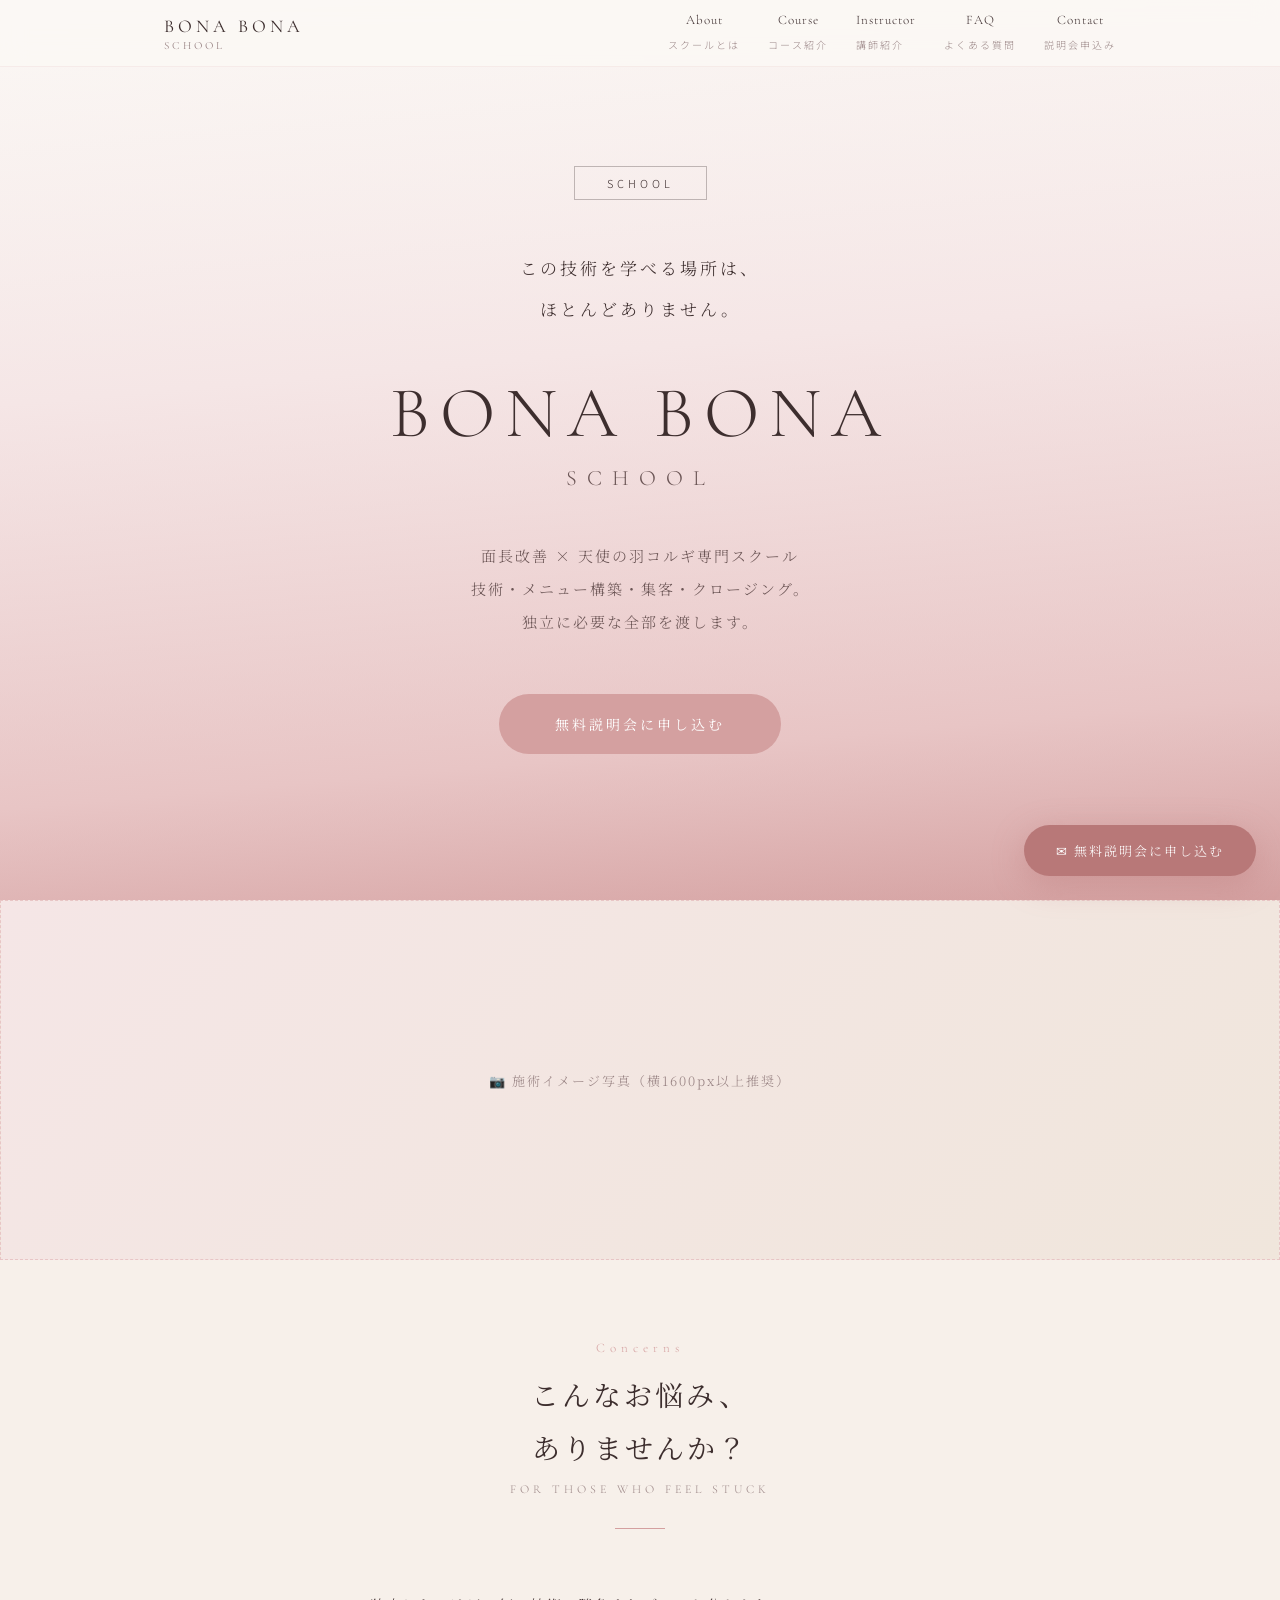
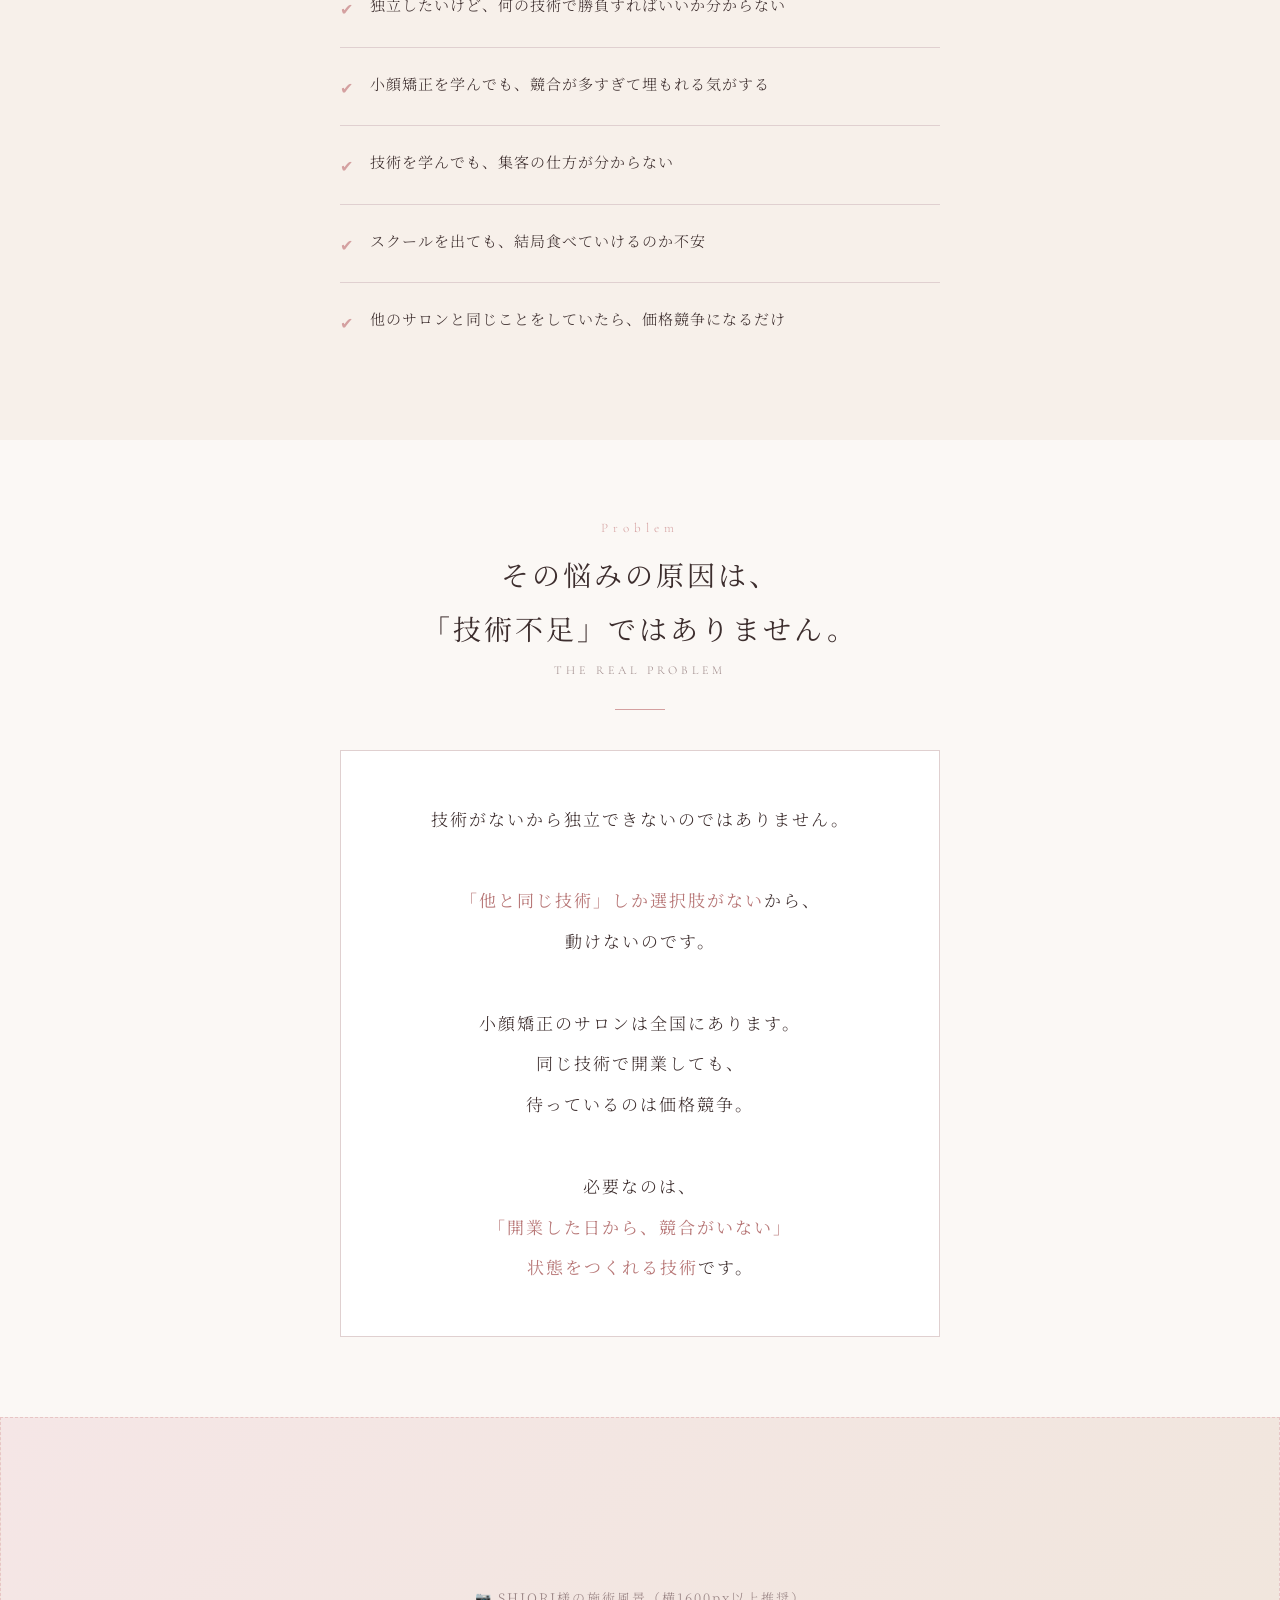
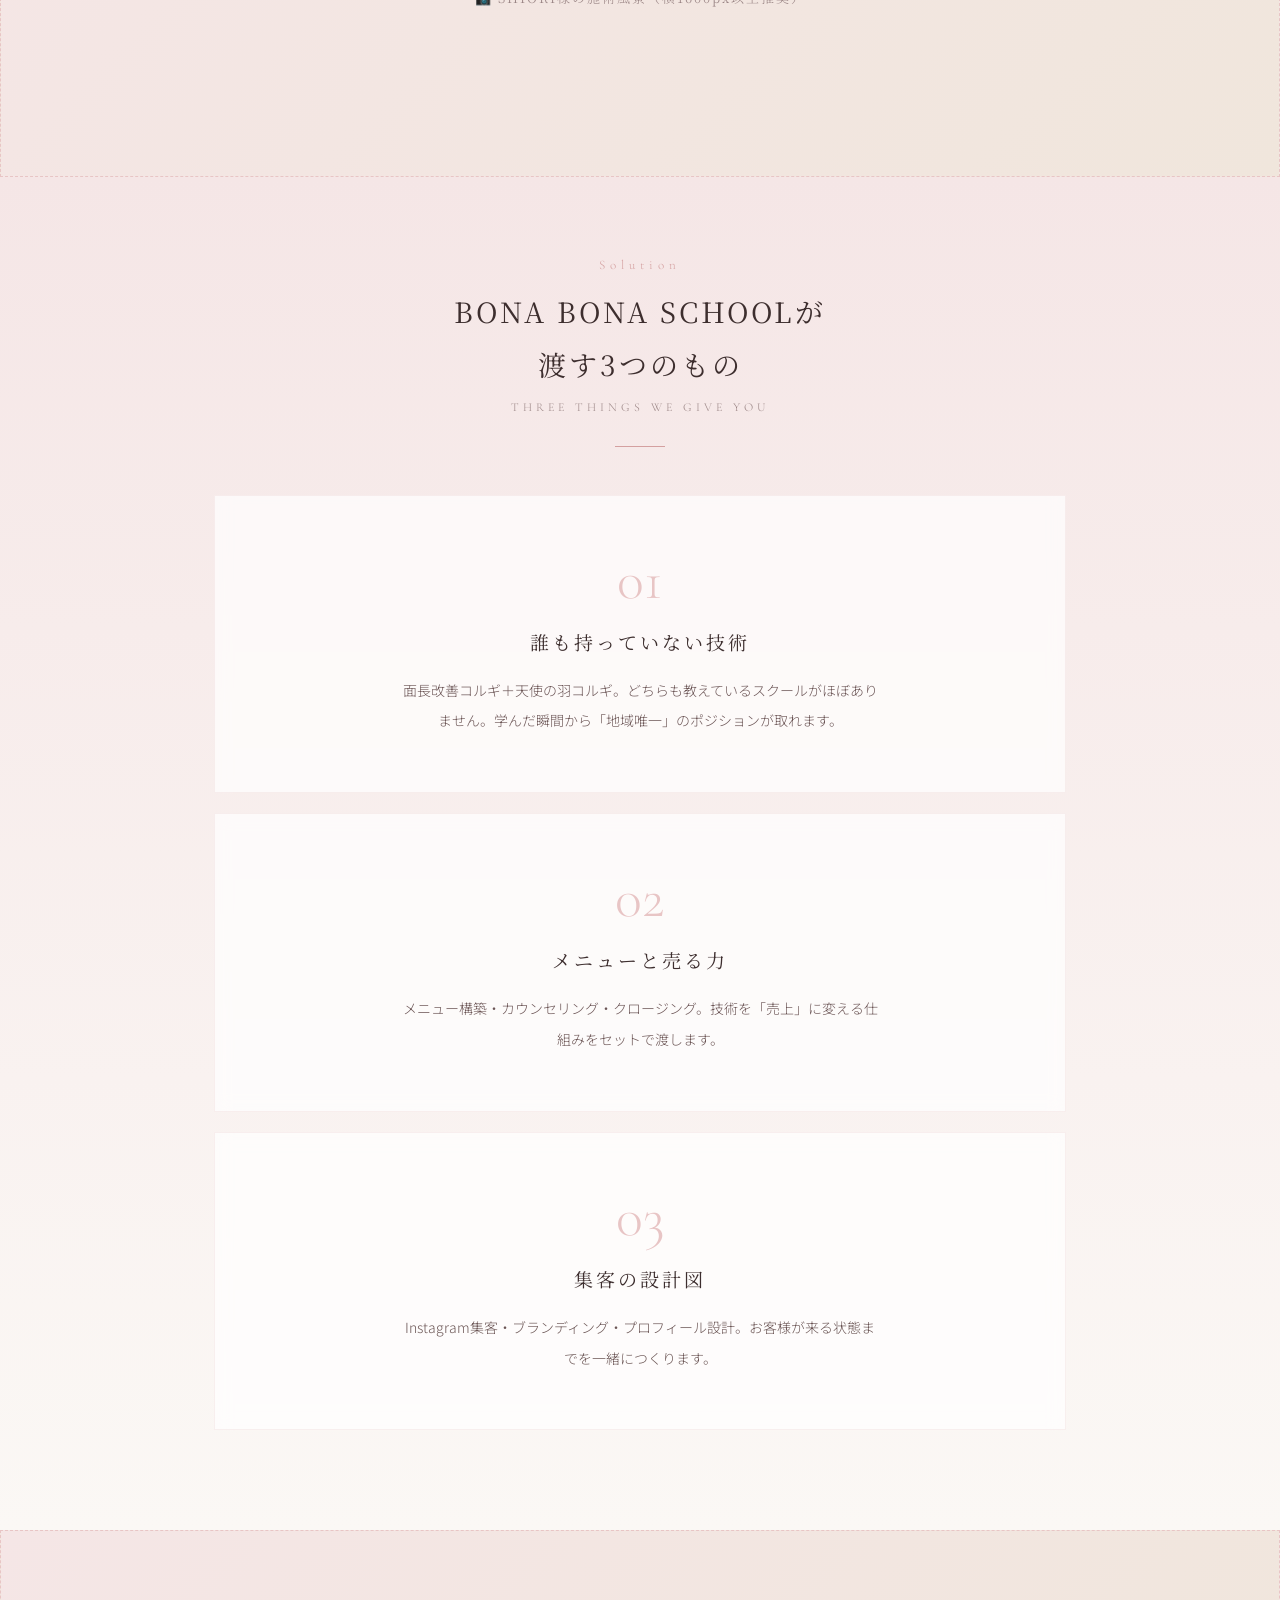
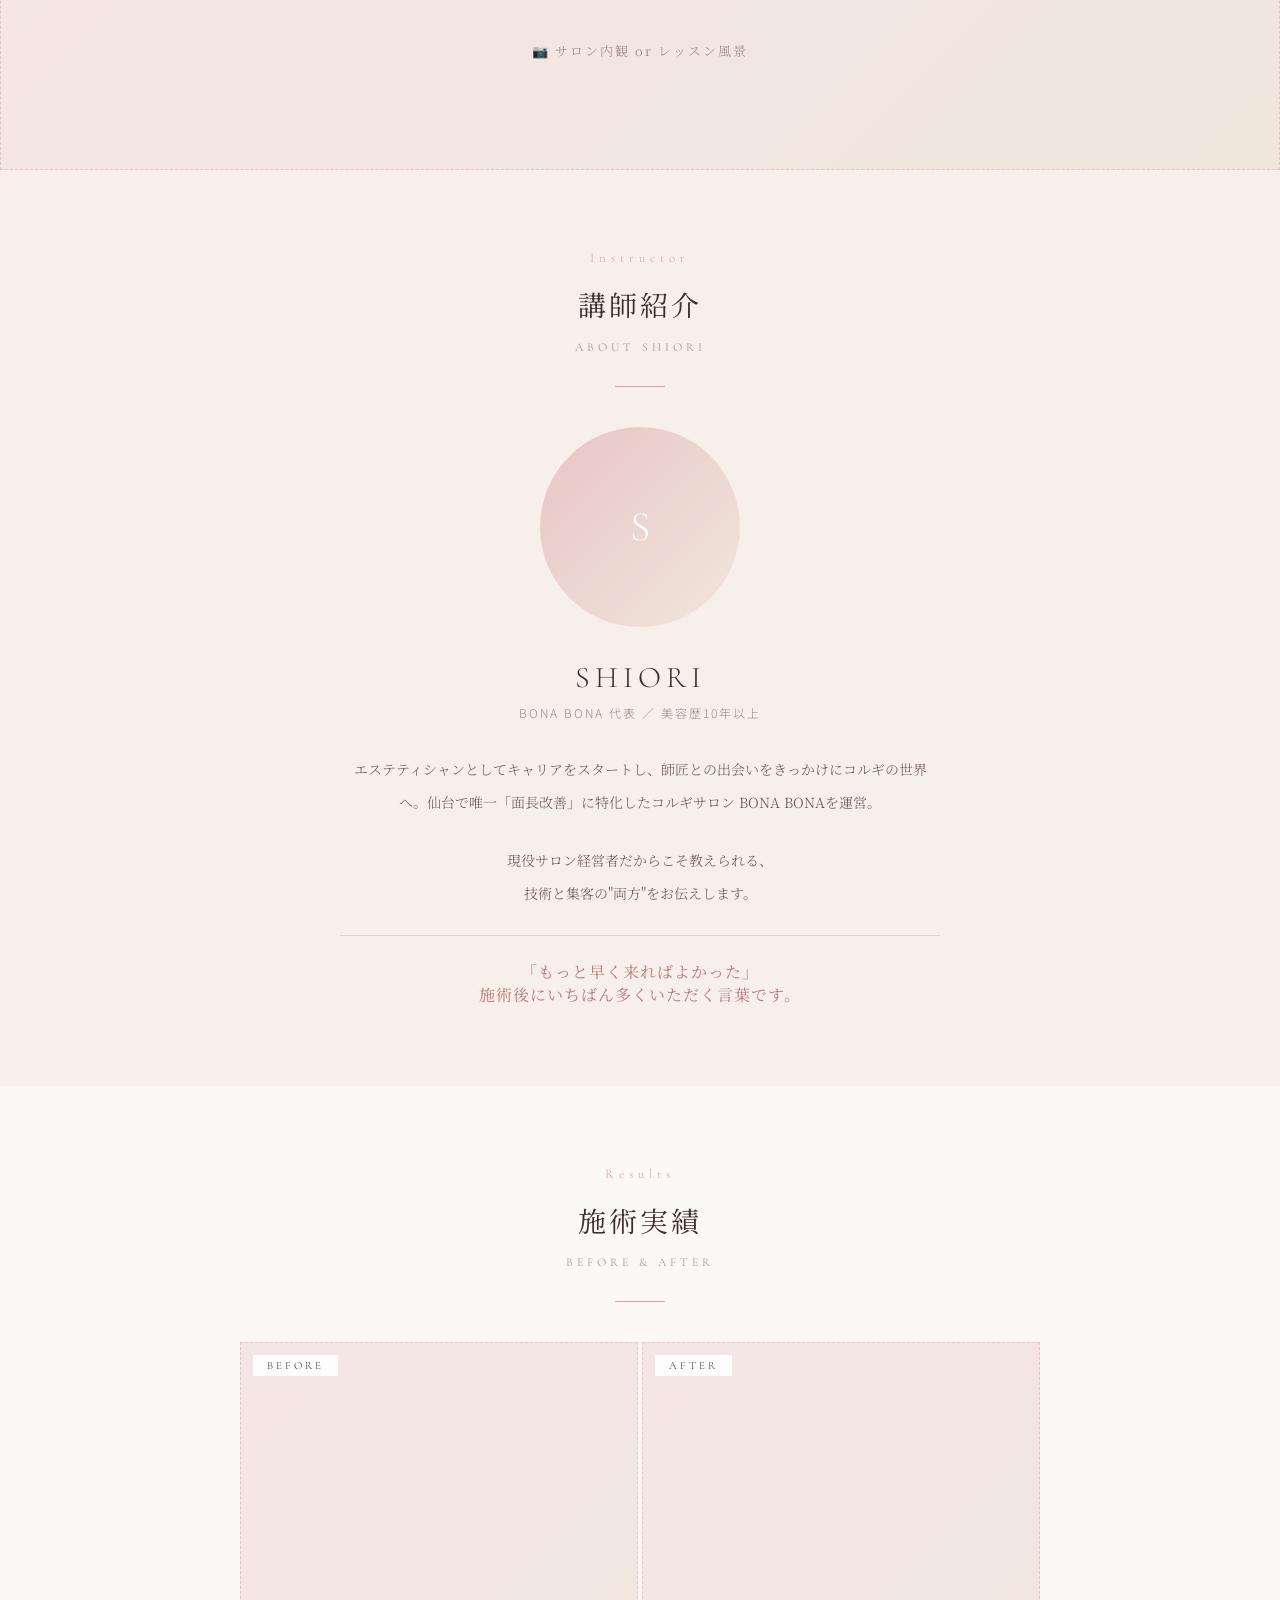
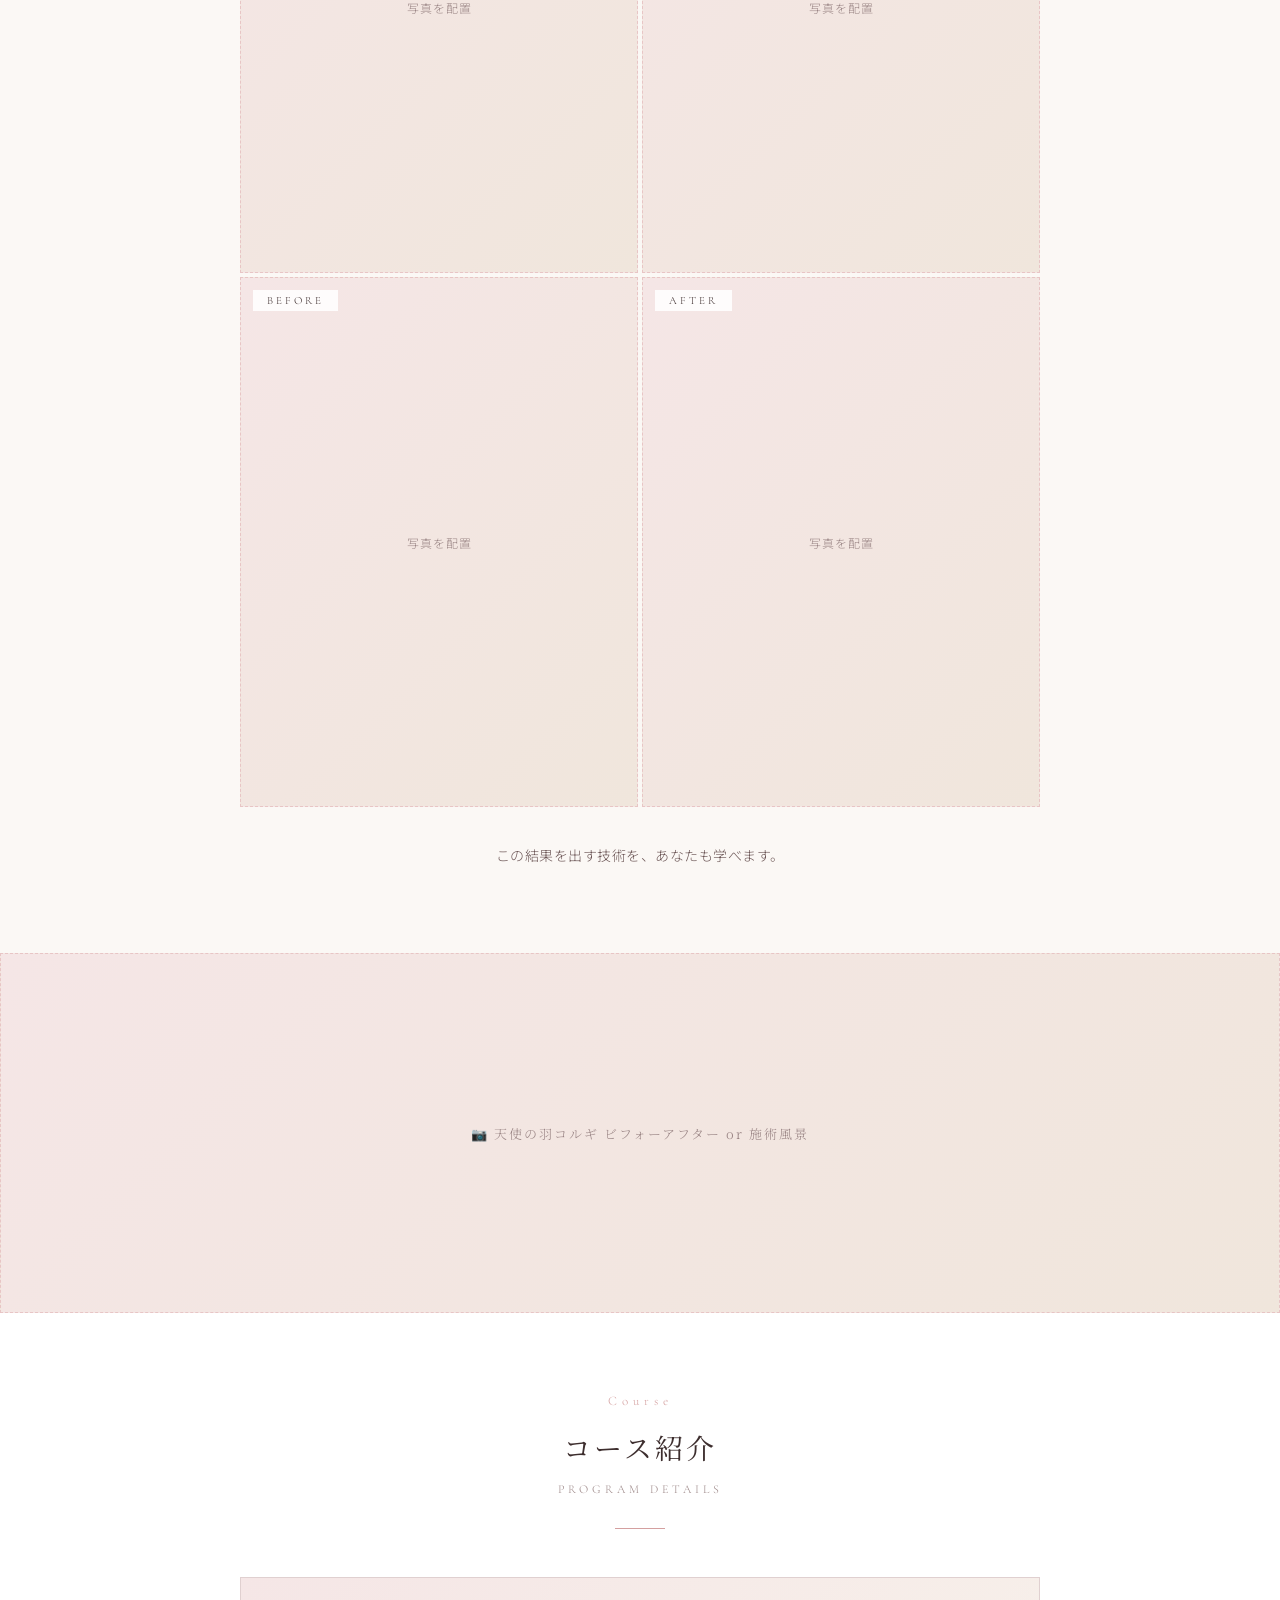
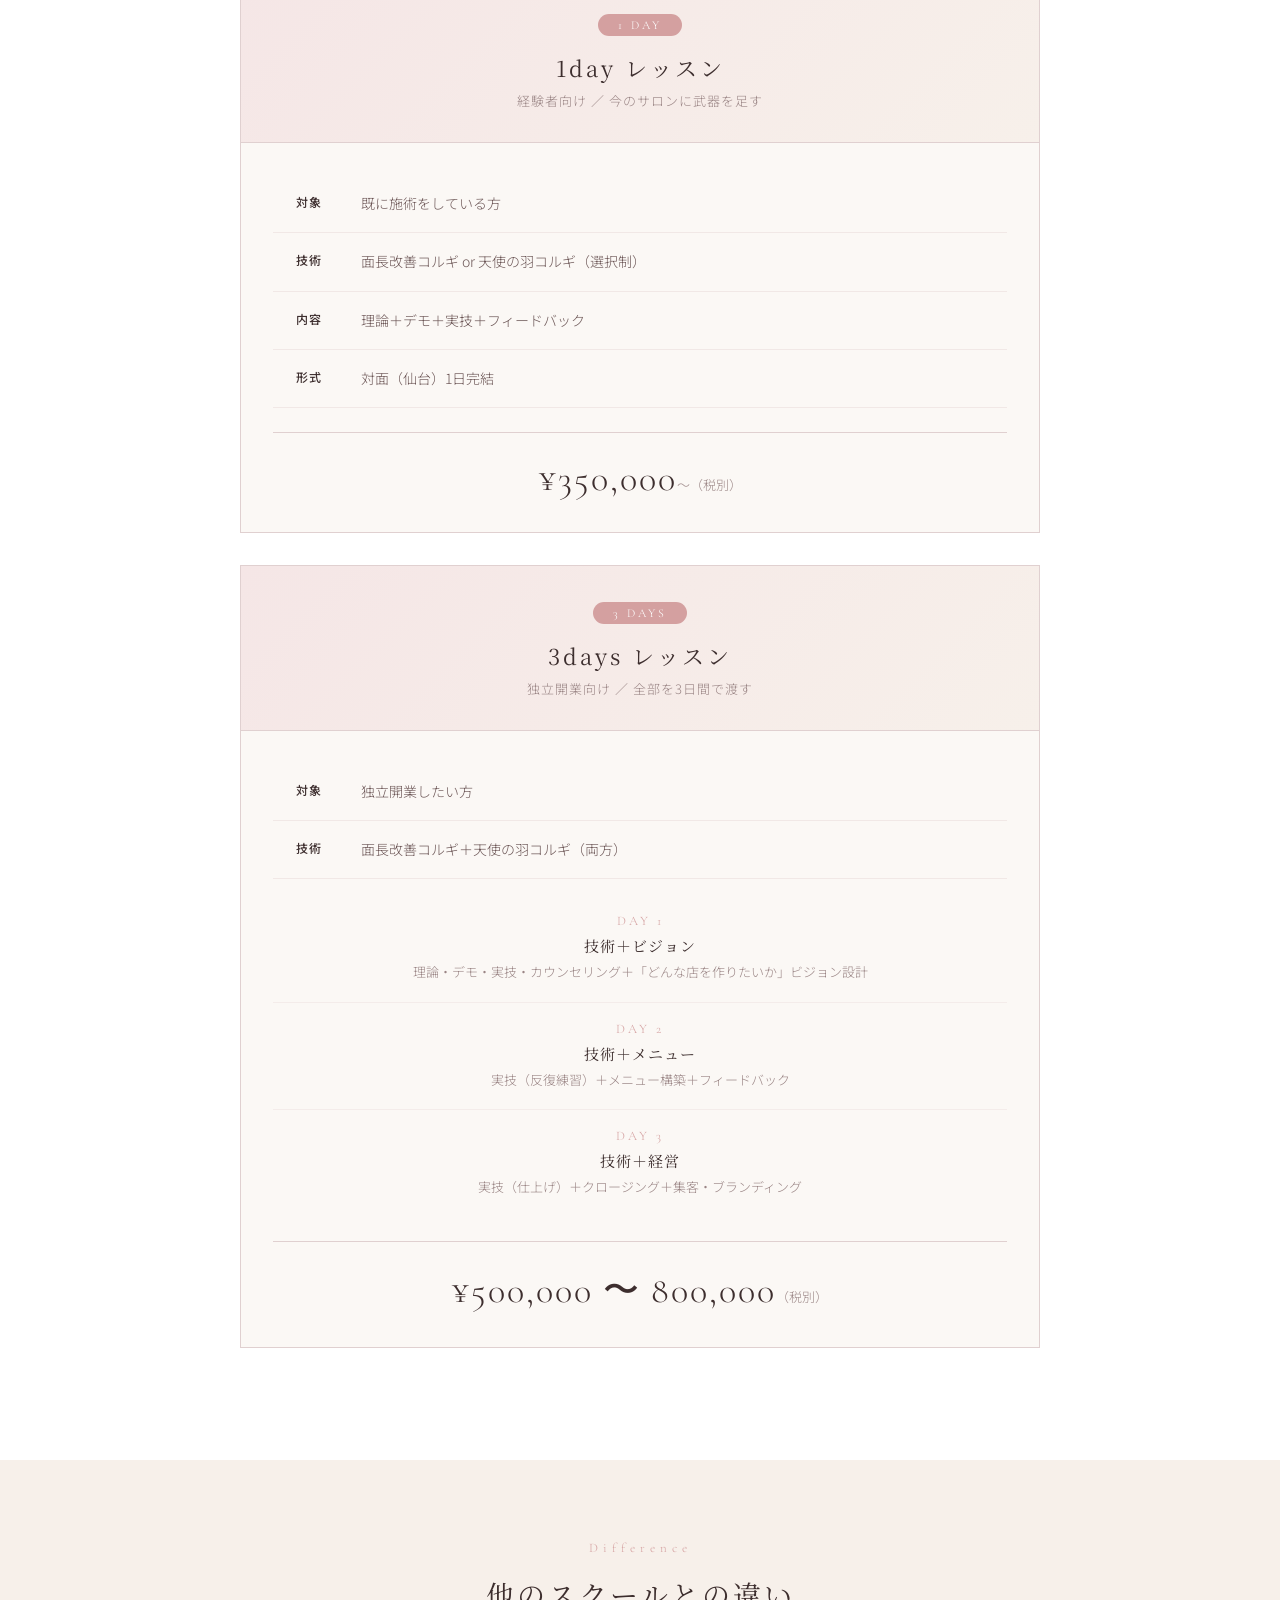
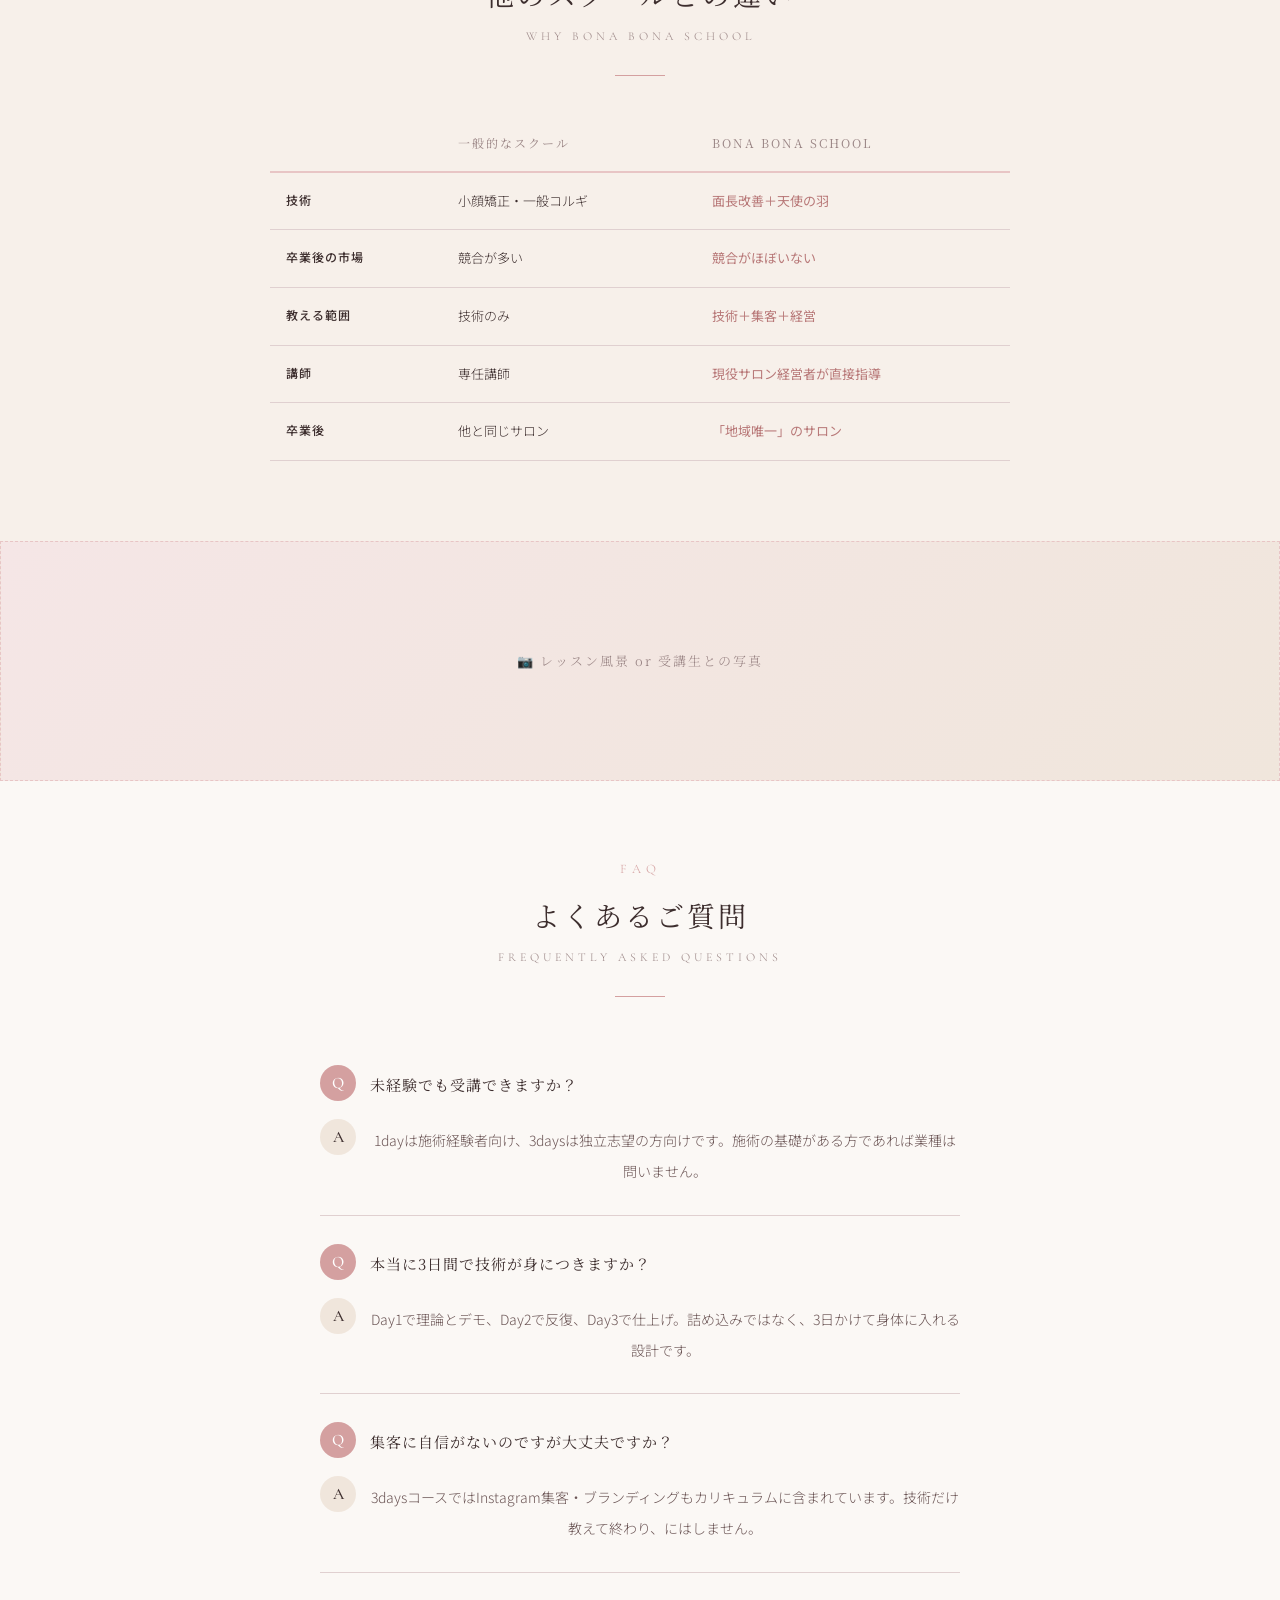
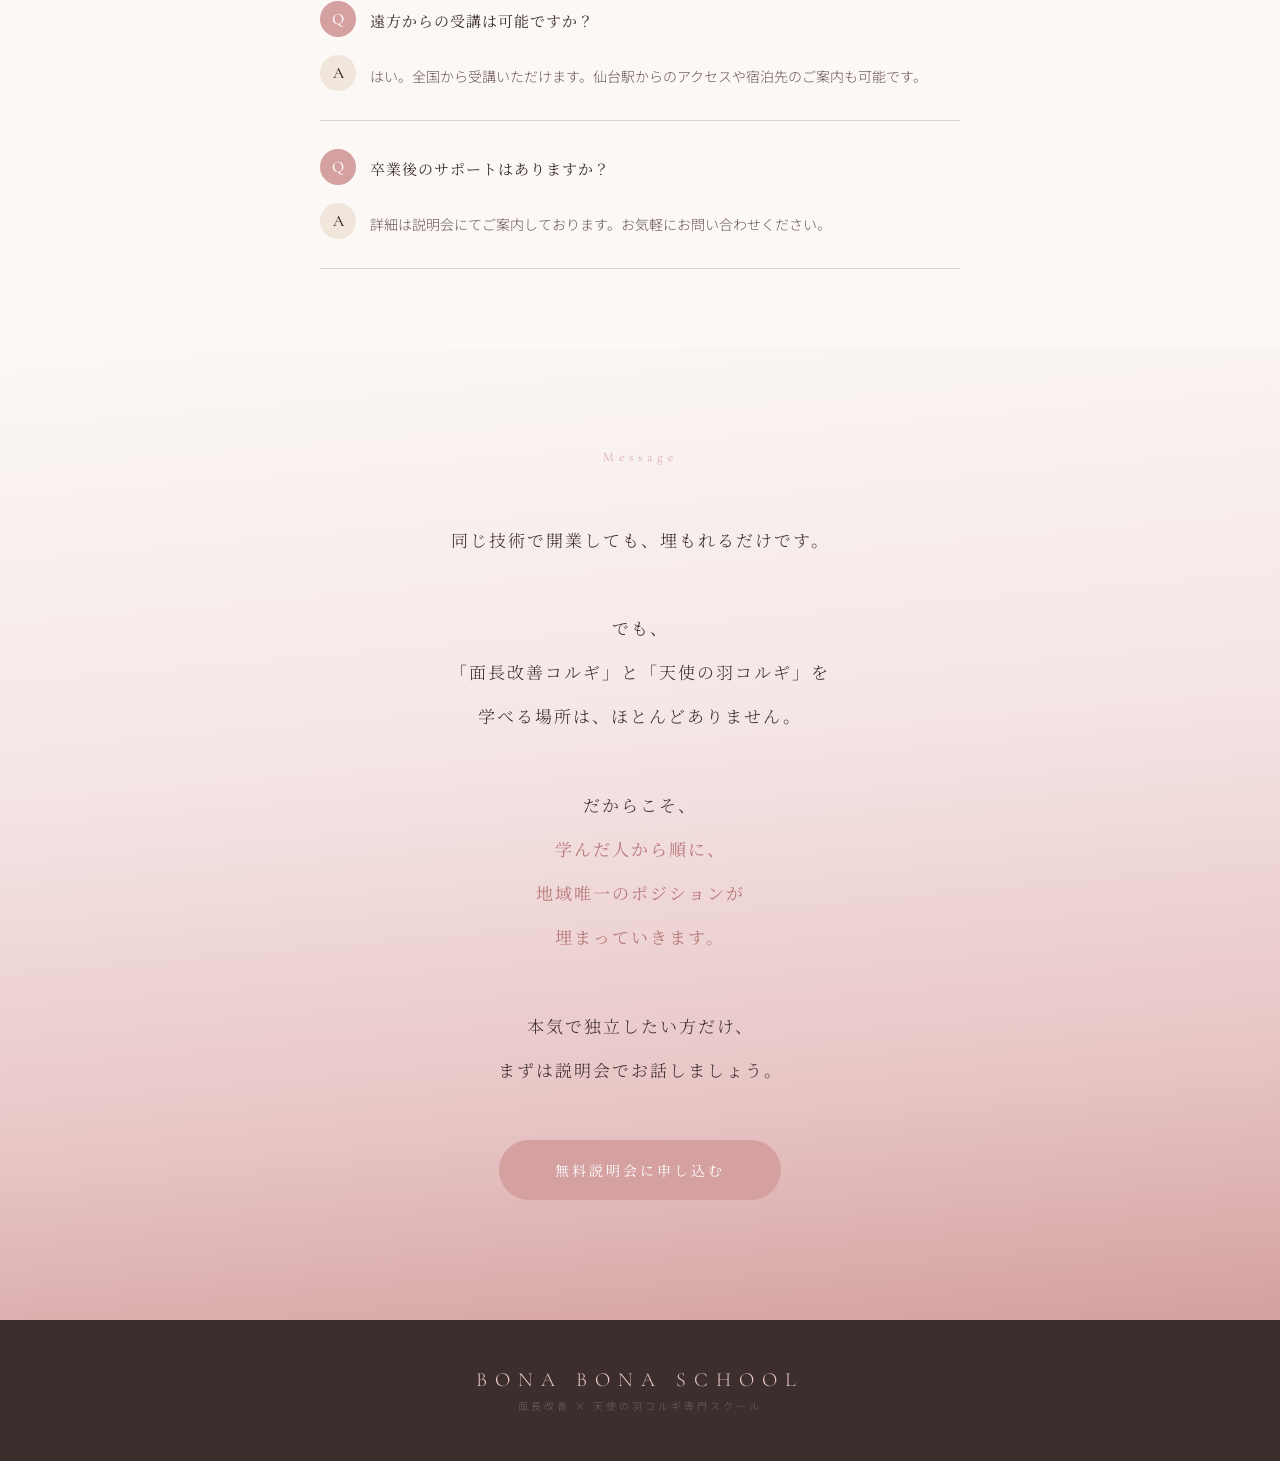
==== index.html @ 7e112277 "BONA BONA SCHOOL LP 初回公開" ====
<!DOCTYPE html>
<html lang="ja">
<head>
<meta charset="UTF-8">
<meta name="viewport" content="width=device-width, initial-scale=1.0">
<title>BONA BONA SCHOOL | 面長改善×天使の羽コルギ専門スクール</title>
<link rel="preconnect" href="https://fonts.googleapis.com">
<link href="https://fonts.googleapis.com/css2?family=Cormorant+Garamond:ital,wght@0,300;0,400;0,500;0,600;1,300;1,400&family=Noto+Serif+JP:wght@200;300;400;500;600&family=Noto+Sans+JP:wght@300;400;500&display=swap" rel="stylesheet">
<style>
:root{--pink:#D4A0A0;--pink-light:#E8C5C5;--pink-pale:#F5E6E6;--pink-deep:#B87878;--beige:#F0E6DC;--beige-light:#F7F0EA;--cream:#FBF8F5;--white:#FFFFFF;--text-dark:#3D2E2E;--text-medium:#6B5555;--text-light:#9A8585;--line:#E0D0D0}
*{margin:0;padding:0;box-sizing:border-box}html{scroll-behavior:smooth}body{font-family:'Noto Sans JP',sans-serif;font-weight:300;color:var(--text-dark);background:var(--cream);overflow-x:hidden;-webkit-font-smoothing:antialiased}
@keyframes fadeUp{from{opacity:0;transform:translateY(40px)}to{opacity:1;transform:translateY(0)}}
@keyframes fadeIn{from{opacity:0}to{opacity:1}}
@keyframes pulse{0%,100%{transform:scale(1)}50%{transform:scale(1.04)}}
.ani{opacity:0}.ani.vis{animation:fadeUp .8s ease forwards}.ani.d1.vis{animation-delay:.1s}.ani.d2.vis{animation-delay:.2s}.ani.d3.vis{animation-delay:.3s}.ani.d4.vis{animation-delay:.4s}.ani.d5.vis{animation-delay:.5s}

.nav{position:fixed;top:0;left:0;right:0;z-index:100;background:rgba(251,248,245,.92);backdrop-filter:blur(12px);border-bottom:1px solid rgba(212,160,160,.15)}
.nav-inner{max-width:1000px;margin:0 auto;display:flex;justify-content:space-between;align-items:center;padding:12px 24px}
.nav-logo{font-family:'Cormorant Garamond',serif;font-weight:400;font-size:18px;letter-spacing:4px;color:var(--text-dark);text-decoration:none}
.nav-logo span{font-size:11px;letter-spacing:3px;color:var(--text-light);display:block;margin-top:2px}
.nav-links{display:flex;gap:28px;list-style:none}
.nav-links a{text-decoration:none;font-size:10px;letter-spacing:2px;color:var(--text-light);transition:color .3s;text-align:center}
.nav-links a:hover{color:var(--pink-deep)}
.nav-links .nav-en{display:block;font-family:'Cormorant Garamond',serif;font-size:13px;letter-spacing:1px;color:var(--text-dark);margin-bottom:2px}
@media(max-width:767px){.nav-links{display:none}}

/* ===== HERO ===== */
.hero{width:100%;min-height:100vh;display:flex;flex-direction:column;justify-content:center;align-items:center;text-align:center;padding:100px 24px 80px;position:relative;overflow:hidden;background:url('images/hero-bg.jpg') center center/cover no-repeat}
.hero.no-img{background:linear-gradient(175deg,var(--cream) 0%,var(--pink-pale) 40%,var(--pink-light) 80%,var(--pink) 100%)}
.hero-overlay{position:absolute;inset:0;background:linear-gradient(175deg,rgba(251,248,245,.75) 0%,rgba(245,230,230,.6) 40%,rgba(232,197,197,.5) 80%,rgba(212,160,160,.4) 100%);pointer-events:none}
.hero-inner{position:relative;z-index:1}
.hero-badge{display:inline-block;padding:8px 32px;border:1px solid rgba(61,46,46,.3);color:var(--text-dark);font-size:11px;letter-spacing:4px;margin-bottom:48px;animation:fadeIn 1s ease .3s forwards;opacity:0}
.hero-lead{font-family:'Noto Serif JP',serif;font-weight:300;font-size:clamp(14px,2.5vw,17px);color:var(--text-dark);letter-spacing:3px;line-height:2.4;margin-bottom:40px;animation:fadeUp 1s ease .5s forwards;opacity:0}
.hero-title{font-family:'Cormorant Garamond',serif;font-weight:300;font-size:clamp(42px,8vw,72px);letter-spacing:10px;color:var(--text-dark);margin-bottom:8px;animation:fadeUp 1s ease .7s forwards;opacity:0}
.hero-title-sub{font-family:'Cormorant Garamond',serif;font-weight:300;font-size:clamp(16px,3vw,22px);letter-spacing:10px;color:var(--text-medium);margin-bottom:48px;animation:fadeUp 1s ease .9s forwards;opacity:0}
.hero-desc{font-family:'Noto Serif JP',serif;font-weight:300;font-size:clamp(13px,2vw,15px);letter-spacing:2px;line-height:2.2;color:var(--text-medium);margin-bottom:56px;animation:fadeUp 1s ease 1.1s forwards;opacity:0}
.hero-cta{animation:fadeUp 1s ease 1.3s forwards;opacity:0}

/* ===== IMAGE BAND ===== */
.img-band{width:100%;overflow:hidden}
.img-band img{width:100%;display:block;object-fit:cover}
.img-band.h-sm img,.img-band.h-sm .ph{height:240px}
.img-band.h-md img,.img-band.h-md .ph{height:360px}
.img-band.h-lg img,.img-band.h-lg .ph{height:480px}
.img-band .ph{width:100%;display:flex;align-items:center;justify-content:center;font-family:'Noto Serif JP',serif;font-size:13px;color:var(--text-light);letter-spacing:2px;background:linear-gradient(135deg,var(--pink-pale),var(--beige));border:1px dashed var(--pink-light);object-fit:cover}

/* ===== IMAGE GRID ===== */
.img-grid{display:grid;gap:4px;margin:40px auto 0}
.img-grid.col-2{grid-template-columns:1fr 1fr;max-width:800px}
.img-grid.col-3{grid-template-columns:1fr 1fr 1fr;max-width:960px}
.img-grid img{width:100%;height:100%;object-fit:cover;display:block}
.img-grid .slot{position:relative;overflow:hidden;background:linear-gradient(135deg,var(--pink-pale),var(--beige));display:flex;align-items:center;justify-content:center;min-height:200px;border:1px dashed var(--pink-light)}
.img-grid .slot .sl{position:absolute;top:12px;left:12px;padding:4px 14px;background:rgba(255,255,255,.9);font-family:'Cormorant Garamond',serif;font-size:11px;letter-spacing:3px;color:var(--text-dark)}
.img-grid .slot .st{font-size:12px;color:var(--text-light);letter-spacing:1px}

/* ===== CIRCLE IMG ===== */
.circle-img{width:200px;height:200px;border-radius:50%;overflow:hidden;margin:0 auto 32px;background:linear-gradient(135deg,var(--pink-light),var(--beige));display:flex;align-items:center;justify-content:center}
.circle-img img{width:100%;height:100%;object-fit:cover}
.circle-img .st{font-family:'Cormorant Garamond',serif;font-size:42px;color:var(--white)}

/* ===== BUTTONS ===== */
.btn-main{display:inline-block;padding:20px 56px;background:var(--pink);color:var(--white);font-family:'Noto Serif JP',serif;font-weight:400;font-size:14px;letter-spacing:3px;text-decoration:none;border:none;cursor:pointer;transition:all .4s ease;border-radius:50px}
.btn-main:hover{background:var(--pink-deep);transform:translateY(-2px);box-shadow:0 12px 36px rgba(184,120,120,.3)}

/* ===== FLOATING CTA ===== */
.floating-cta{position:fixed;bottom:24px;right:24px;z-index:99;animation:pulse 2.5s ease infinite}
.floating-cta a{display:flex;align-items:center;gap:10px;padding:16px 32px;background:var(--pink-deep);color:var(--white);font-family:'Noto Serif JP',serif;font-size:13px;letter-spacing:2px;text-decoration:none;border-radius:50px;box-shadow:0 8px 32px rgba(184,120,120,.4);transition:all .3s}
.floating-cta a:hover{background:var(--text-dark);transform:scale(1.05)}

/* ===== SECTIONS ===== */
.sec{width:100%;padding:80px 24px;text-align:center}
.sec-label{font-family:'Cormorant Garamond',serif;font-size:13px;letter-spacing:5px;color:var(--pink);margin-bottom:12px}
.sec-title{font-family:'Noto Serif JP',serif;font-weight:400;font-size:clamp(20px,4vw,28px);letter-spacing:3px;line-height:1.9;color:var(--text-dark);margin-bottom:8px}
.sec-title-en{font-family:'Cormorant Garamond',serif;font-weight:300;font-size:12px;letter-spacing:4px;color:var(--text-light);margin-bottom:32px}
.sec-line{width:50px;height:1px;background:var(--pink);margin:0 auto 40px}
.sec-text{font-size:14px;line-height:2.4;color:var(--text-medium);letter-spacing:.5px}
.bg-cream{background:var(--cream)}.bg-beige{background:var(--beige-light)}.bg-white{background:var(--white)}.bg-pink{background:linear-gradient(180deg,var(--pink-pale) 0%,var(--cream) 100%)}

.concern-grid{max-width:600px;margin:0 auto;text-align:left}
.concern-item{display:flex;align-items:flex-start;gap:16px;padding:22px 0;border-bottom:1px solid var(--line);font-family:'Noto Serif JP',serif;font-weight:300;font-size:15px;color:var(--text-dark);letter-spacing:1px;line-height:1.9}
.concern-item:last-child{border-bottom:none}
.concern-check{color:var(--pink);flex-shrink:0;margin-top:3px;font-size:16px}

.problem-box{max-width:600px;margin:40px auto 0;padding:48px 36px;background:var(--white);border:1px solid var(--line);text-align:center}
.problem-box p{font-family:'Noto Serif JP',serif;font-weight:300;font-size:clamp(14px,2.5vw,17px);line-height:2.4;color:var(--text-dark);letter-spacing:2px}
.problem-box .em{color:var(--pink-deep);font-weight:400}

.pillar-panels{max-width:900px;margin:48px auto 0;padding:0 24px}
.pillar-panel{display:flex;flex-direction:column;align-items:center;text-align:center;padding:56px 32px;background:rgba(255,255,255,.7);backdrop-filter:blur(8px);margin-bottom:20px;border:1px solid rgba(212,160,160,.15);transition:transform .4s}
.pillar-panel:hover{transform:translateY(-3px)}
.pillar-img{width:100%;max-width:400px;margin-bottom:24px;overflow:hidden;border-radius:8px}
.pillar-img img{width:100%;height:auto;display:block}
.pillar-num{font-family:'Cormorant Garamond',serif;font-weight:300;font-size:56px;color:var(--pink-light);line-height:1;margin-bottom:20px}
.pillar-title{font-family:'Noto Serif JP',serif;font-weight:400;font-size:19px;letter-spacing:3px;color:var(--text-dark);margin-bottom:20px}
.pillar-text{font-size:14px;line-height:2.2;color:var(--text-medium);max-width:480px}

.instructor-wrap{max-width:600px;margin:0 auto;text-align:center}
.instructor-name{font-family:'Cormorant Garamond',serif;font-size:30px;letter-spacing:5px;color:var(--text-dark);margin-bottom:8px}
.instructor-role{font-size:12px;letter-spacing:2px;color:var(--text-light);margin-bottom:32px}
.instructor-bio{font-family:'Noto Serif JP',serif;font-weight:300;font-size:14px;line-height:2.4;color:var(--text-medium);margin-bottom:24px}
.instructor-quote{font-family:'Noto Serif JP',serif;font-weight:400;font-size:16px;color:var(--pink-deep);letter-spacing:1px;padding-top:24px;border-top:1px solid var(--line)}

.course-wrap{max-width:800px;margin:48px auto 0}
.course-block{background:var(--cream);margin-bottom:32px;overflow:hidden;border:1px solid var(--line)}
.course-head{padding:32px;background:linear-gradient(135deg,var(--pink-pale),var(--beige-light));text-align:center;border-bottom:1px solid var(--line)}
.course-tag{display:inline-block;padding:4px 20px;background:var(--pink);color:var(--white);font-family:'Cormorant Garamond',serif;font-size:12px;letter-spacing:3px;border-radius:20px;margin-bottom:16px}
.course-name{font-family:'Noto Serif JP',serif;font-weight:400;font-size:22px;letter-spacing:3px;color:var(--text-dark);margin-bottom:8px}
.course-catch{font-size:13px;color:var(--text-light);letter-spacing:1px}
.course-body{padding:32px}
.course-row{display:flex;gap:16px;padding:16px 0;border-bottom:1px solid rgba(224,208,208,.4);font-size:14px;line-height:1.8}
.course-row:last-of-type{border-bottom:none}
.course-label{font-weight:500;color:var(--text-dark);min-width:72px;flex-shrink:0;font-size:12px;letter-spacing:1px}
.course-val{color:var(--text-medium)}
.schedule{margin:16px 0}
.sch-day{padding:18px 0;border-bottom:1px solid rgba(224,208,208,.3)}
.sch-day:last-child{border-bottom:none}
.sch-num{font-family:'Cormorant Garamond',serif;font-size:13px;letter-spacing:3px;color:var(--pink);margin-bottom:6px}
.sch-title{font-family:'Noto Serif JP',serif;font-weight:400;font-size:15px;color:var(--text-dark);letter-spacing:1px;margin-bottom:4px}
.sch-desc{font-size:13px;color:var(--text-light);line-height:1.8}
.course-price{text-align:center;margin-top:24px;padding-top:24px;border-top:1px solid var(--line)}
.price-num{font-family:'Cormorant Garamond',serif;font-size:36px;color:var(--text-dark);letter-spacing:2px}
.price-unit{font-size:13px;color:var(--text-light)}

.compare-table{max-width:740px;margin:40px auto 0;width:100%;border-collapse:collapse}
.compare-table th,.compare-table td{padding:16px;text-align:left;font-size:13px;line-height:1.9;border-bottom:1px solid var(--line);vertical-align:top}
.compare-table thead th{font-family:'Noto Serif JP',serif;font-weight:400;font-size:12px;letter-spacing:2px;color:var(--text-light);border-bottom:2px solid var(--pink-light)}
.compare-table td:first-child{font-weight:500;color:var(--text-dark);font-size:12px;letter-spacing:1px;white-space:nowrap}
.compare-table td:last-child{color:var(--pink-deep);font-weight:400}

.faq-list{max-width:640px;margin:40px auto 0}
.faq-item{padding:28px 0;border-bottom:1px solid var(--line)}
.faq-q{display:flex;gap:14px;align-items:flex-start;margin-bottom:18px}
.faq-icon{width:36px;height:36px;border-radius:50%;display:flex;align-items:center;justify-content:center;font-family:'Cormorant Garamond',serif;font-size:16px;flex-shrink:0;font-weight:500}
.faq-icon.qi{background:var(--pink);color:var(--white)}
.faq-icon.ai{background:var(--beige);color:var(--text-dark)}
.faq-q-text{font-family:'Noto Serif JP',serif;font-weight:400;font-size:15px;color:var(--text-dark);letter-spacing:1px;line-height:1.8;padding-top:6px}
.faq-a{display:flex;gap:14px;align-items:flex-start}
.faq-a-text{font-size:14px;line-height:2.2;color:var(--text-medium);padding-top:6px}

.sec-closing{padding:100px 24px 120px;background:linear-gradient(175deg,var(--cream) 0%,var(--pink-pale) 40%,var(--pink-light) 75%,var(--pink) 100%);text-align:center}
.closing-msg{font-family:'Noto Serif JP',serif;font-weight:300;font-size:clamp(14px,2.5vw,17px);line-height:2.6;color:var(--text-dark);letter-spacing:2px;margin-bottom:48px;max-width:560px;margin-left:auto;margin-right:auto}
.closing-em{font-weight:400;color:var(--pink-deep)}
.footer{padding:48px 24px;background:var(--text-dark);text-align:center}
.footer-brand{font-family:'Cormorant Garamond',serif;font-weight:300;font-size:20px;letter-spacing:8px;color:var(--pink-light);margin-bottom:6px}
.footer-sub{font-size:10px;letter-spacing:3px;color:rgba(255,255,255,.25)}
@media(max-width:767px){.sec{padding:60px 20px}.pillar-panel{padding:40px 24px}.course-body,.course-head{padding:24px}.compare-table th,.compare-table td{padding:12px 10px;font-size:12px}.floating-cta a{padding:14px 24px;font-size:12px}.img-grid.col-3{grid-template-columns:1fr 1fr}}
</style>
</head>
<body>

<nav class="nav"><div class="nav-inner">
<a href="#top" class="nav-logo">BONA BONA<span>SCHOOL</span></a>
<ul class="nav-links">
<li><a href="#about"><span class="nav-en">About</span>スクールとは</a></li>
<li><a href="#course"><span class="nav-en">Course</span>コース紹介</a></li>
<li><a href="#instructor"><span class="nav-en">Instructor</span>講師紹介</a></li>
<li><a href="#faq"><span class="nav-en">FAQ</span>よくある質問</a></li>
<li><a href="#contact"><span class="nav-en">Contact</span>説明会申込み</a></li>
</ul>
</div></nav>

<!-- ★ HERO - "no-img"を消して images/hero-bg.jpg を配置すると背景画像に ★ -->
<section class="hero no-img" id="top">
<div class="hero-overlay"></div>
<div class="hero-inner">
<div class="hero-badge">SCHOOL</div>
<p class="hero-lead">この技術を学べる場所は、<br>ほとんどありません。</p>
<h1 class="hero-title">BONA BONA</h1>
<p class="hero-title-sub">SCHOOL</p>
<p class="hero-desc">面長改善 × 天使の羽コルギ専門スクール<br>技術・メニュー構築・集客・クロージング。<br>独立に必要な全部を渡します。</p>
<div class="hero-cta"><a href="#contact" class="btn-main">無料説明会に申し込む</a></div>
</div>
</section>

<!-- ★ 画像① FV直後 ★ -->
<div class="img-band h-md ani">
<div class="ph">📷 施術イメージ写真（横1600px以上推奨）</div>
<!-- 差し替え → <img src="images/photo-01.jpg" alt="施術イメージ"> -->
</div>

<section class="sec bg-beige" id="about">
<div class="ani"><p class="sec-label">Concerns</p></div>
<div class="ani d1"><h2 class="sec-title">こんなお悩み、<br>ありませんか？</h2></div>
<div class="ani d2"><p class="sec-title-en">FOR THOSE WHO FEEL STUCK</p></div>
<div class="sec-line ani d2"></div>
<div class="concern-grid">
<div class="concern-item ani d1"><span class="concern-check">✔</span><span>独立したいけど、何の技術で勝負すればいいか分からない</span></div>
<div class="concern-item ani d2"><span class="concern-check">✔</span><span>小顔矯正を学んでも、競合が多すぎて埋もれる気がする</span></div>
<div class="concern-item ani d3"><span class="concern-check">✔</span><span>技術を学んでも、集客の仕方が分からない</span></div>
<div class="concern-item ani d4"><span class="concern-check">✔</span><span>スクールを出ても、結局食べていけるのか不安</span></div>
<div class="concern-item ani d5"><span class="concern-check">✔</span><span>他のサロンと同じことをしていたら、価格競争になるだけ</span></div>
</div>
</section>

<section class="sec bg-cream">
<div class="ani"><p class="sec-label">Problem</p></div>
<div class="ani d1"><h2 class="sec-title">その悩みの原因は、<br>「技術不足」ではありません。</h2></div>
<div class="ani d2"><p class="sec-title-en">THE REAL PROBLEM</p></div>
<div class="sec-line ani d2"></div>
<div class="problem-box ani d3">
<p>技術がないから独立できないのではありません。<br><br>
<span class="em">「他と同じ技術」しか選択肢がない</span>から、<br>動けないのです。<br><br>
小顔矯正のサロンは全国にあります。<br>同じ技術で開業しても、<br>待っているのは価格競争。<br><br>
必要なのは、<br><span class="em">「開業した日から、競合がいない」<br>状態をつくれる技術</span>です。</p>
</div>
</section>

<!-- ★ 画像② 施術風景 ★ -->
<div class="img-band h-md ani">
<div class="ph">📷 SHIORI様の施術風景（横1600px以上推奨）</div>
<!-- <img src="images/photo-02.jpg" alt="施術風景"> -->
</div>

<section class="sec bg-pink">
<div class="ani"><p class="sec-label">Solution</p></div>
<div class="ani d1"><h2 class="sec-title">BONA BONA SCHOOLが<br>渡す3つのもの</h2></div>
<div class="ani d2"><p class="sec-title-en">THREE THINGS WE GIVE YOU</p></div>
<div class="sec-line ani d2"></div>
<div class="pillar-panels">

<div class="pillar-panel ani d1">
<!-- ★ 画像入れる場合 ★ -->
<!-- <div class="pillar-img"><img src="images/pillar-01.jpg" alt="技術"></div> -->
<div class="pillar-num">01</div>
<h3 class="pillar-title">誰も持っていない技術</h3>
<p class="pillar-text">面長改善コルギ＋天使の羽コルギ。どちらも教えているスクールがほぼありません。学んだ瞬間から「地域唯一」のポジションが取れます。</p>
</div>

<div class="pillar-panel ani d2">
<!-- <div class="pillar-img"><img src="images/pillar-02.jpg" alt="メニュー"></div> -->
<div class="pillar-num">02</div>
<h3 class="pillar-title">メニューと売る力</h3>
<p class="pillar-text">メニュー構築・カウンセリング・クロージング。技術を「売上」に変える仕組みをセットで渡します。</p>
</div>

<div class="pillar-panel ani d3">
<!-- <div class="pillar-img"><img src="images/pillar-03.jpg" alt="集客"></div> -->
<div class="pillar-num">03</div>
<h3 class="pillar-title">集客の設計図</h3>
<p class="pillar-text">Instagram集客・ブランディング・プロフィール設計。お客様が来る状態までを一緒につくります。</p>
</div>

</div>
</section>

<!-- ★ 画像③ サロン内観 ★ -->
<div class="img-band h-sm ani">
<div class="ph">📷 サロン内観 or レッスン風景</div>
<!-- <img src="images/photo-03.jpg" alt="サロン内観"> -->
</div>

<section class="sec bg-beige" id="instructor">
<div class="ani"><p class="sec-label">Instructor</p></div>
<div class="ani d1"><h2 class="sec-title">講師紹介</h2></div>
<div class="ani d2"><p class="sec-title-en">ABOUT SHIORI</p></div>
<div class="sec-line ani d2"></div>
<div class="instructor-wrap">
<!-- ★ 講師写真 ★ -->
<div class="circle-img ani d2">
<span class="st">S</span>
<!-- <img src="images/shiori.jpg" alt="SHIORI"> -->
</div>
<div class="ani d3">
<p class="instructor-name">SHIORI</p>
<p class="instructor-role">BONA BONA 代表 ／ 美容歴10年以上</p>
<p class="instructor-bio">エステティシャンとしてキャリアをスタートし、師匠との出会いをきっかけにコルギの世界へ。仙台で唯一「面長改善」に特化したコルギサロン BONA BONAを運営。</p>
<p class="instructor-bio">現役サロン経営者だからこそ教えられる、<br>技術と集客の"両方"をお伝えします。</p>
<p class="instructor-quote">「もっと早く来ればよかった」<br>施術後にいちばん多くいただく言葉です。</p>
</div>
</div>
</section>

<!-- ★★★ ビフォーアフター ★★★ -->
<section class="sec bg-cream">
<div class="ani"><p class="sec-label">Results</p></div>
<div class="ani d1"><h2 class="sec-title">施術実績</h2></div>
<div class="ani d2"><p class="sec-title-en">BEFORE & AFTER</p></div>
<div class="sec-line ani d2"></div>

<div class="img-grid col-2 ani d3">
<div class="slot" style="aspect-ratio:3/4"><span class="sl">BEFORE</span><span class="st">写真を配置</span><!-- <img src="images/ba-01-before.jpg" alt="Before"> --></div>
<div class="slot" style="aspect-ratio:3/4"><span class="sl">AFTER</span><span class="st">写真を配置</span><!-- <img src="images/ba-01-after.jpg" alt="After"> --></div>
</div>

<div class="img-grid col-2 ani d4" style="margin-top:4px">
<div class="slot" style="aspect-ratio:3/4"><span class="sl">BEFORE</span><span class="st">写真を配置</span><!-- <img src="images/ba-02-before.jpg" alt="Before"> --></div>
<div class="slot" style="aspect-ratio:3/4"><span class="sl">AFTER</span><span class="st">写真を配置</span><!-- <img src="images/ba-02-after.jpg" alt="After"> --></div>
</div>

<!-- ★ 3セット目を追加する場合はここにコピペ ★ -->

<p class="sec-text ani d5" style="margin-top:32px">この結果を出す技術を、あなたも学べます。</p>
</section>

<!-- ★ 画像④ 天使の羽 ★ -->
<div class="img-band h-md ani">
<div class="ph">📷 天使の羽コルギ ビフォーアフター or 施術風景</div>
<!-- <img src="images/photo-04.jpg" alt="天使の羽コルギ"> -->
</div>

<section class="sec bg-white" id="course">
<div class="ani"><p class="sec-label">Course</p></div>
<div class="ani d1"><h2 class="sec-title">コース紹介</h2></div>
<div class="ani d2"><p class="sec-title-en">PROGRAM DETAILS</p></div>
<div class="sec-line ani d2"></div>
<div class="course-wrap">

<div class="course-block ani d2">
<div class="course-head"><span class="course-tag">1 DAY</span><h3 class="course-name">1day レッスン</h3><p class="course-catch">経験者向け ／ 今のサロンに武器を足す</p></div>
<div class="course-body">
<div class="course-row"><span class="course-label">対象</span><span class="course-val">既に施術をしている方</span></div>
<div class="course-row"><span class="course-label">技術</span><span class="course-val">面長改善コルギ or 天使の羽コルギ（選択制）</span></div>
<div class="course-row"><span class="course-label">内容</span><span class="course-val">理論＋デモ＋実技＋フィードバック</span></div>
<div class="course-row"><span class="course-label">形式</span><span class="course-val">対面（仙台）1日完結</span></div>
<div class="course-price"><span class="price-num">¥350,000</span><span class="price-unit">〜（税別）</span></div>
</div>
</div>

<div class="course-block ani d3">
<div class="course-head"><span class="course-tag">3 DAYS</span><h3 class="course-name">3days レッスン</h3><p class="course-catch">独立開業向け ／ 全部を3日間で渡す</p></div>
<div class="course-body">
<div class="course-row"><span class="course-label">対象</span><span class="course-val">独立開業したい方</span></div>
<div class="course-row"><span class="course-label">技術</span><span class="course-val">面長改善コルギ＋天使の羽コルギ（両方）</span></div>
<div class="schedule">
<div class="sch-day"><p class="sch-num">DAY 1</p><p class="sch-title">技術＋ビジョン</p><p class="sch-desc">理論・デモ・実技・カウンセリング＋「どんな店を作りたいか」ビジョン設計</p></div>
<div class="sch-day"><p class="sch-num">DAY 2</p><p class="sch-title">技術＋メニュー</p><p class="sch-desc">実技（反復練習）＋メニュー構築＋フィードバック</p></div>
<div class="sch-day"><p class="sch-num">DAY 3</p><p class="sch-title">技術＋経営</p><p class="sch-desc">実技（仕上げ）＋クロージング＋集客・ブランディング</p></div>
</div>
<div class="course-price"><span class="price-num">¥500,000 〜 800,000</span><span class="price-unit">（税別）</span></div>
</div>
</div>

</div>
</section>

<section class="sec bg-beige">
<div class="ani"><p class="sec-label">Difference</p></div>
<div class="ani d1"><h2 class="sec-title">他のスクールとの違い</h2></div>
<div class="ani d2"><p class="sec-title-en">WHY BONA BONA SCHOOL</p></div>
<div class="sec-line ani d2"></div>
<table class="compare-table ani d3">
<thead><tr><th></th><th>一般的なスクール</th><th>BONA BONA SCHOOL</th></tr></thead>
<tbody>
<tr><td>技術</td><td>小顔矯正・一般コルギ</td><td>面長改善＋天使の羽</td></tr>
<tr><td>卒業後の市場</td><td>競合が多い</td><td>競合がほぼいない</td></tr>
<tr><td>教える範囲</td><td>技術のみ</td><td>技術＋集客＋経営</td></tr>
<tr><td>講師</td><td>専任講師</td><td>現役サロン経営者が直接指導</td></tr>
<tr><td>卒業後</td><td>他と同じサロン</td><td>「地域唯一」のサロン</td></tr>
</tbody>
</table>
</section>

<!-- ★ 画像⑤ レッスン風景 ★ -->
<div class="img-band h-sm ani">
<div class="ph">📷 レッスン風景 or 受講生との写真</div>
<!-- <img src="images/photo-05.jpg" alt="レッスン風景"> -->
</div>

<section class="sec bg-cream" id="faq">
<div class="ani"><p class="sec-label">FAQ</p></div>
<div class="ani d1"><h2 class="sec-title">よくあるご質問</h2></div>
<div class="ani d2"><p class="sec-title-en">FREQUENTLY ASKED QUESTIONS</p></div>
<div class="sec-line ani d2"></div>
<div class="faq-list">
<div class="faq-item ani"><div class="faq-q"><span class="faq-icon qi">Q</span><span class="faq-q-text">未経験でも受講できますか？</span></div><div class="faq-a"><span class="faq-icon ai">A</span><span class="faq-a-text">1dayは施術経験者向け、3daysは独立志望の方向けです。施術の基礎がある方であれば業種は問いません。</span></div></div>
<div class="faq-item ani"><div class="faq-q"><span class="faq-icon qi">Q</span><span class="faq-q-text">本当に3日間で技術が身につきますか？</span></div><div class="faq-a"><span class="faq-icon ai">A</span><span class="faq-a-text">Day1で理論とデモ、Day2で反復、Day3で仕上げ。詰め込みではなく、3日かけて身体に入れる設計です。</span></div></div>
<div class="faq-item ani"><div class="faq-q"><span class="faq-icon qi">Q</span><span class="faq-q-text">集客に自信がないのですが大丈夫ですか？</span></div><div class="faq-a"><span class="faq-icon ai">A</span><span class="faq-a-text">3daysコースではInstagram集客・ブランディングもカリキュラムに含まれています。技術だけ教えて終わり、にはしません。</span></div></div>
<div class="faq-item ani"><div class="faq-q"><span class="faq-icon qi">Q</span><span class="faq-q-text">遠方からの受講は可能ですか？</span></div><div class="faq-a"><span class="faq-icon ai">A</span><span class="faq-a-text">はい。全国から受講いただけます。仙台駅からのアクセスや宿泊先のご案内も可能です。</span></div></div>
<div class="faq-item ani"><div class="faq-q"><span class="faq-icon qi">Q</span><span class="faq-q-text">卒業後のサポートはありますか？</span></div><div class="faq-a"><span class="faq-icon ai">A</span><span class="faq-a-text">詳細は説明会にてご案内しております。お気軽にお問い合わせください。</span></div></div>
</div>
</section>

<section class="sec-closing" id="contact">
<div class="ani"><p class="sec-label">Message</p></div>
<div class="sec-line ani d1"></div>
<p class="closing-msg ani d2">同じ技術で開業しても、埋もれるだけです。<br><br>でも、<br>「面長改善コルギ」と「天使の羽コルギ」を<br>学べる場所は、ほとんどありません。<br><br>だからこそ、<br><span class="closing-em">学んだ人から順に、<br>地域唯一のポジションが<br>埋まっていきます。</span><br><br>本気で独立したい方だけ、<br>まずは説明会でお話しましょう。</p>
<div class="ani d3"><a href="#" class="btn-main">無料説明会に申し込む</a></div>
</section>

<footer class="footer">
<p class="footer-brand">BONA BONA SCHOOL</p>
<p class="footer-sub">面長改善 × 天使の羽コルギ専門スクール</p>
</footer>

<div class="floating-cta"><a href="#contact">✉ 無料説明会に申し込む</a></div>

<script>
const obs=new IntersectionObserver(e=>{e.forEach(e=>{e.isIntersecting&&e.target.classList.add('vis')})},{threshold:.12,rootMargin:'0px 0px -30px 0px'});
document.querySelectorAll('.ani').forEach(el=>obs.observe(el));
</script>

<!--
★★★ 画像の入れ方ガイド ★★★

① FV背景: class="hero no-img" → "hero" に変更。images/hero-bg.jpg を配置
② 画像バンド: <div class="ph">...</div> を消して <img> のコメントを外す
③ ビフォーアフター: .slot 内の <span> を消して <img> のコメントを外す
④ 講師写真: .circle-img 内の <span> を消して <img> のコメントを外す
⑤ ピラー画像: .pillar-panel 内の <div class="pillar-img"> のコメントを外す

推奨サイズ:
- フルワイド画像: 横1600px以上
- ビフォーアフター: 600x800px
- 講師写真: 400x400px（丸切り抜き）
- ピラー画像: 800x500px

全5箇所の画像バンド + BA2セット + 講師1枚 + ピラー3枚 = 最大11枚の画像配置可能
-->

</body>
</html>
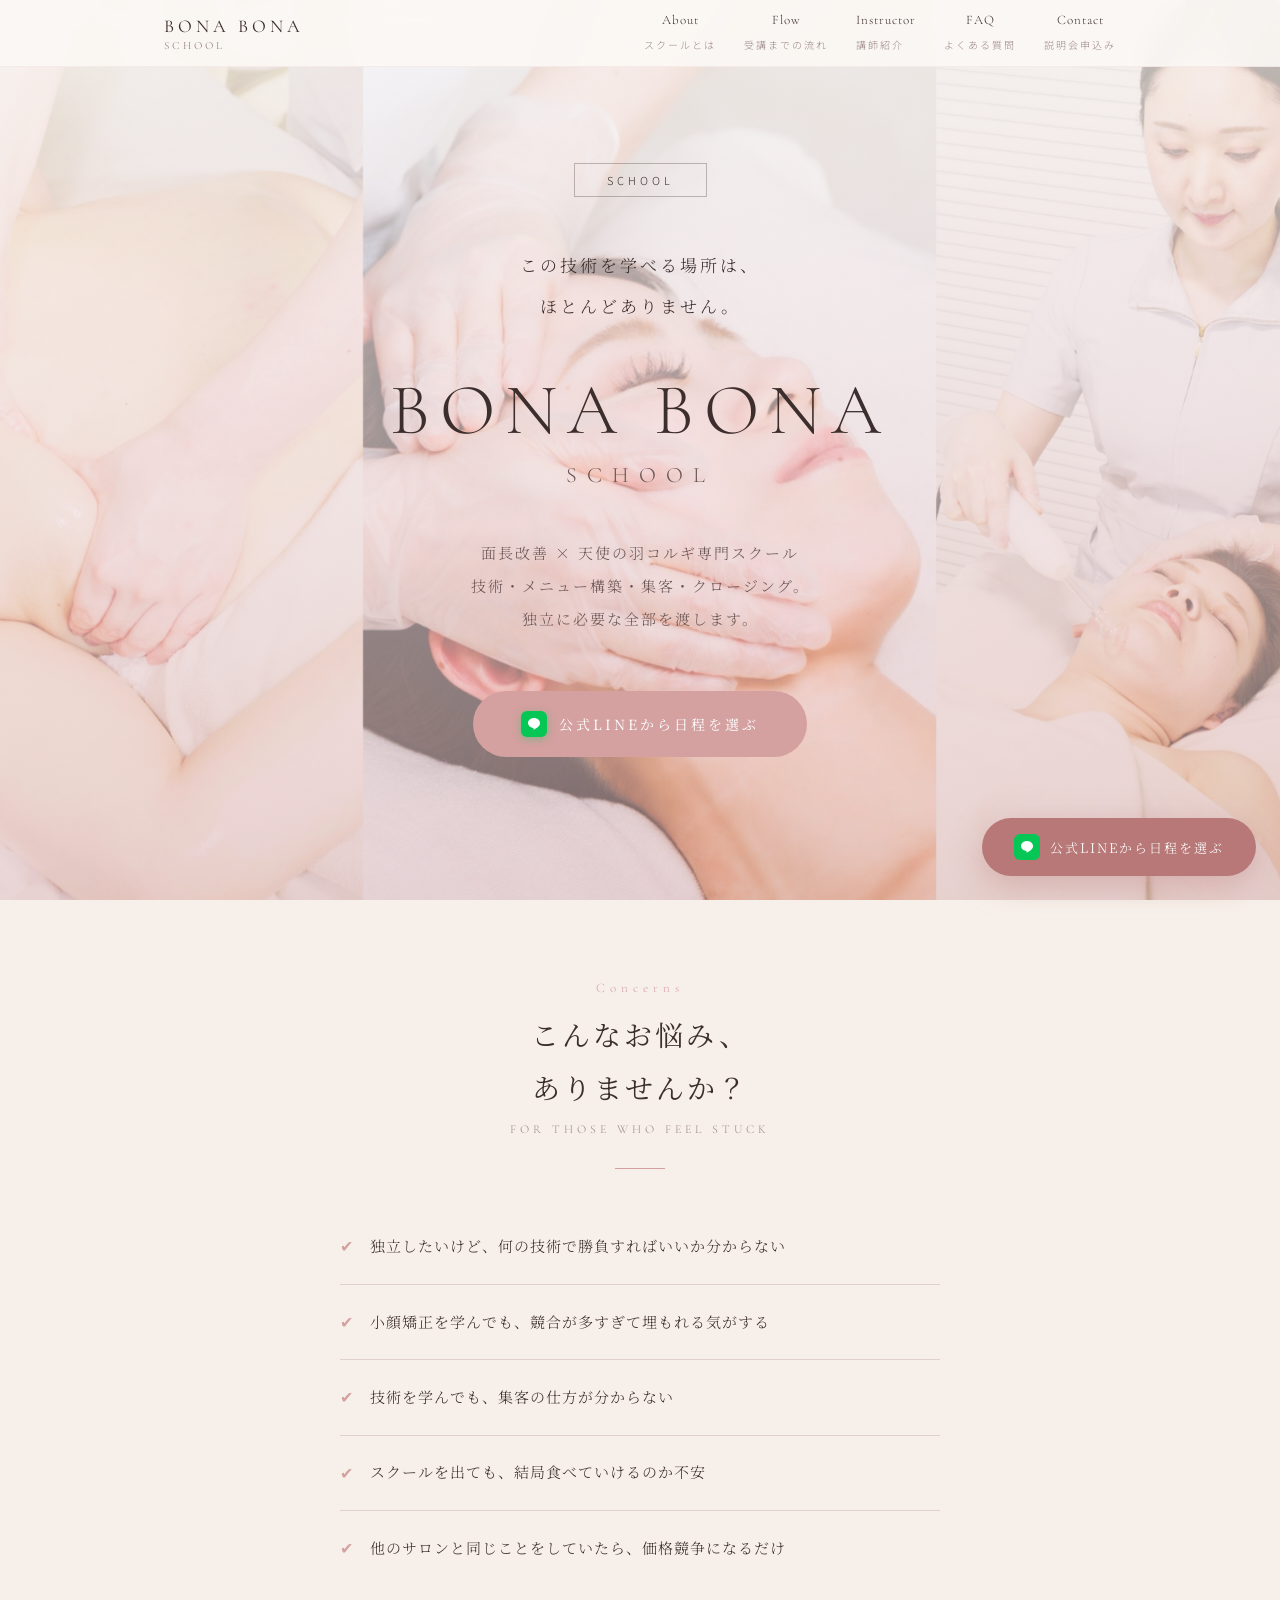
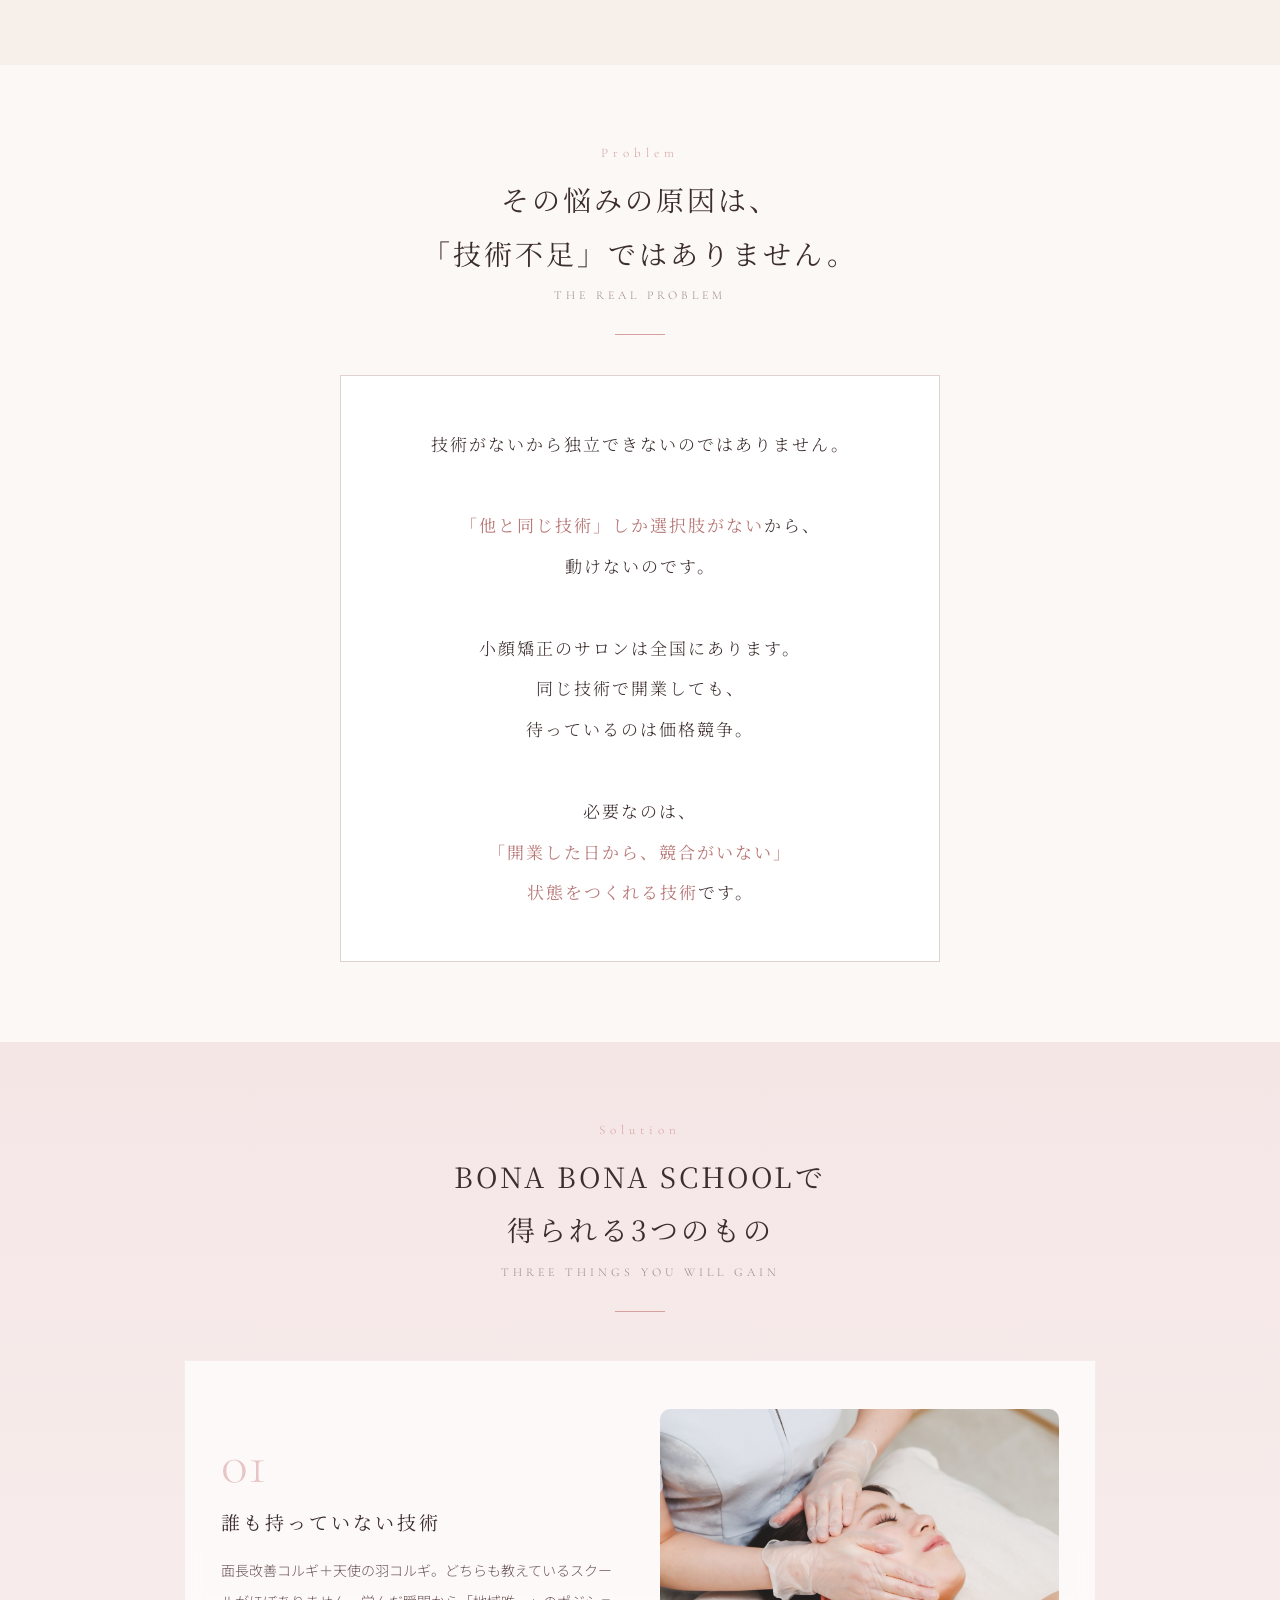
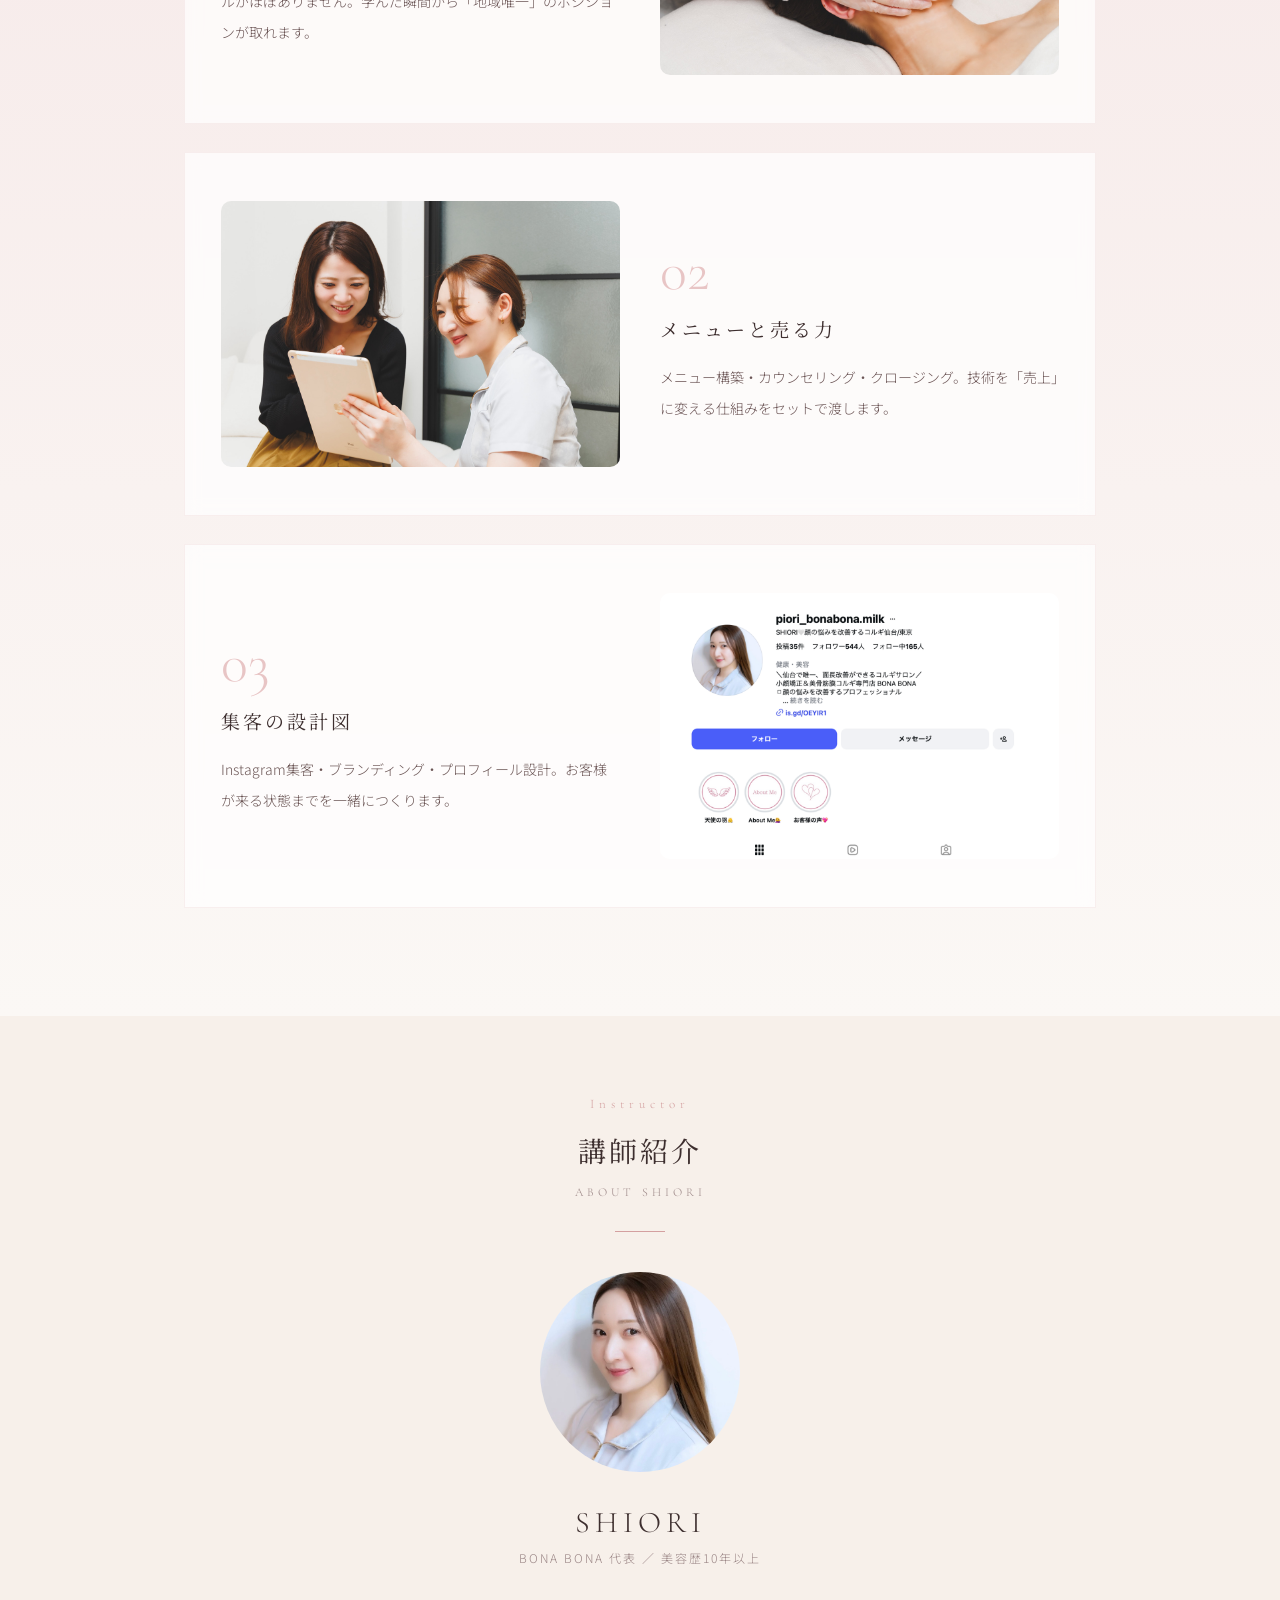
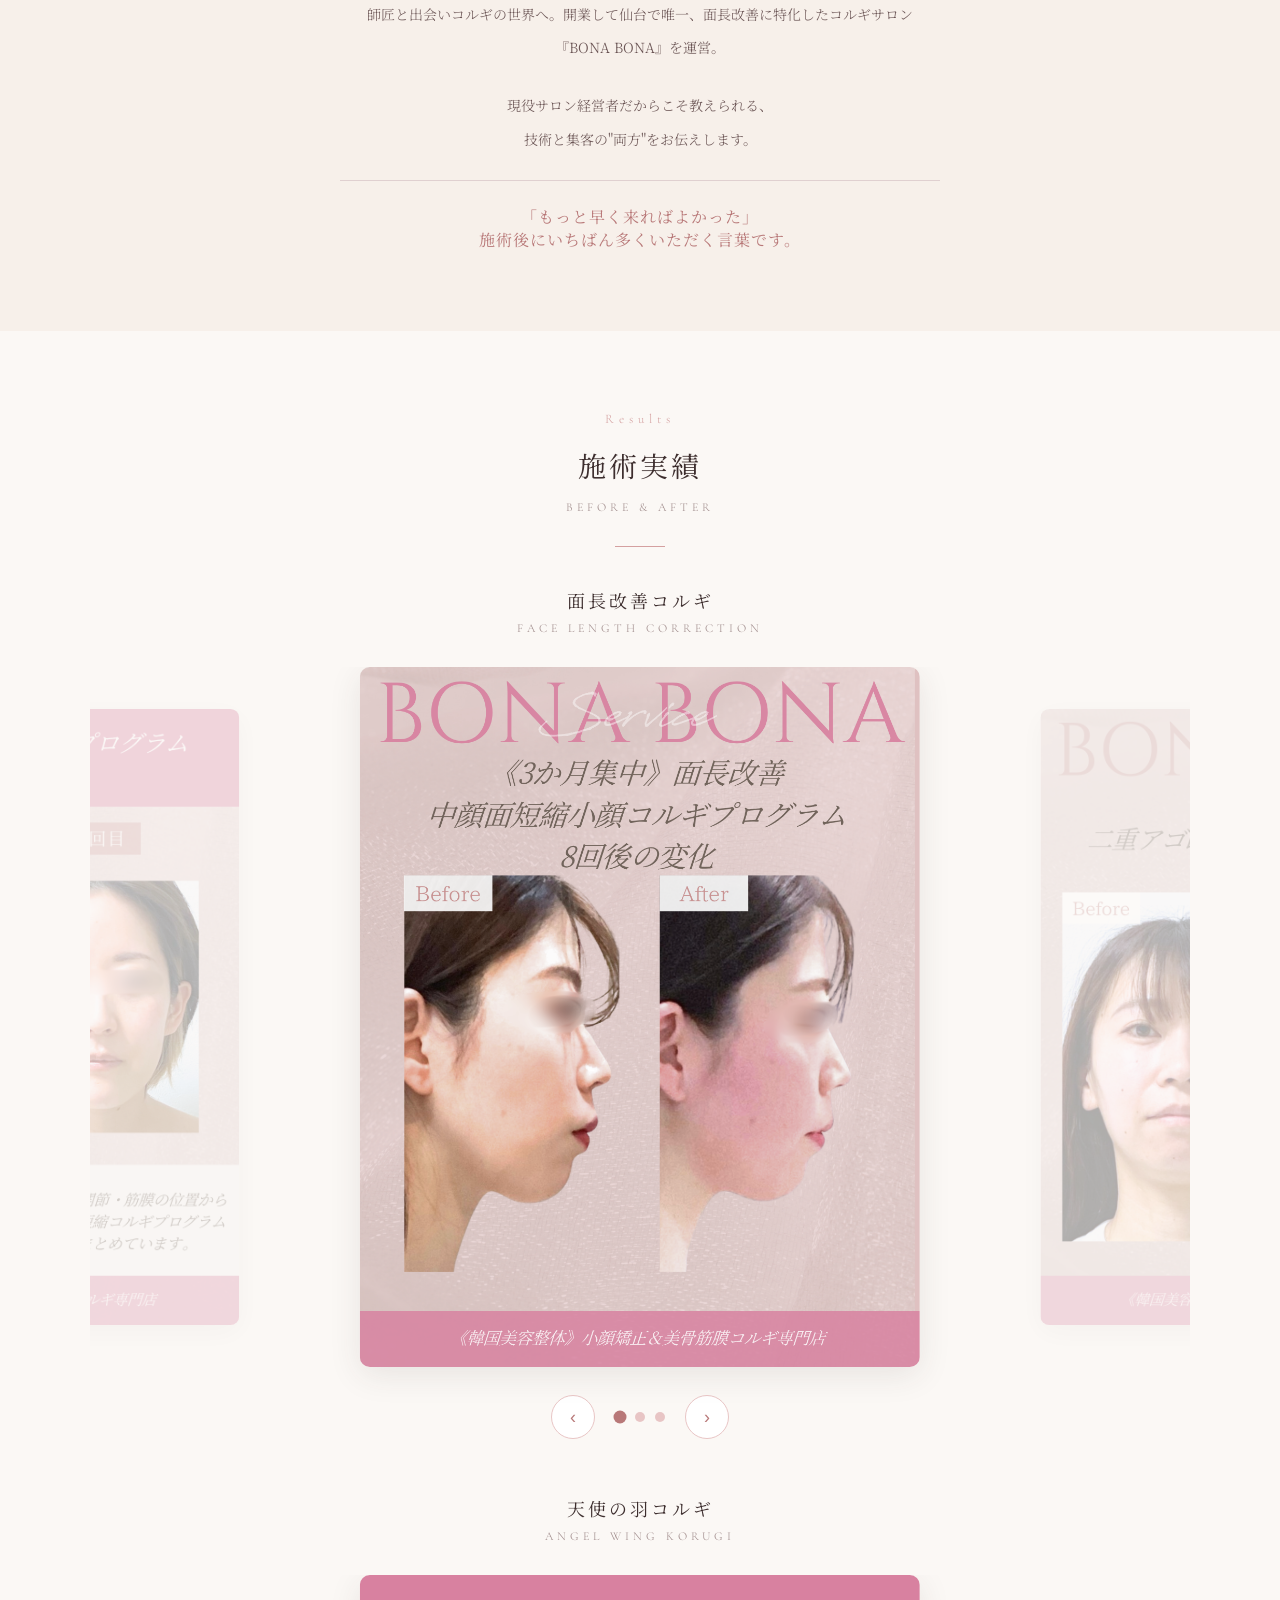
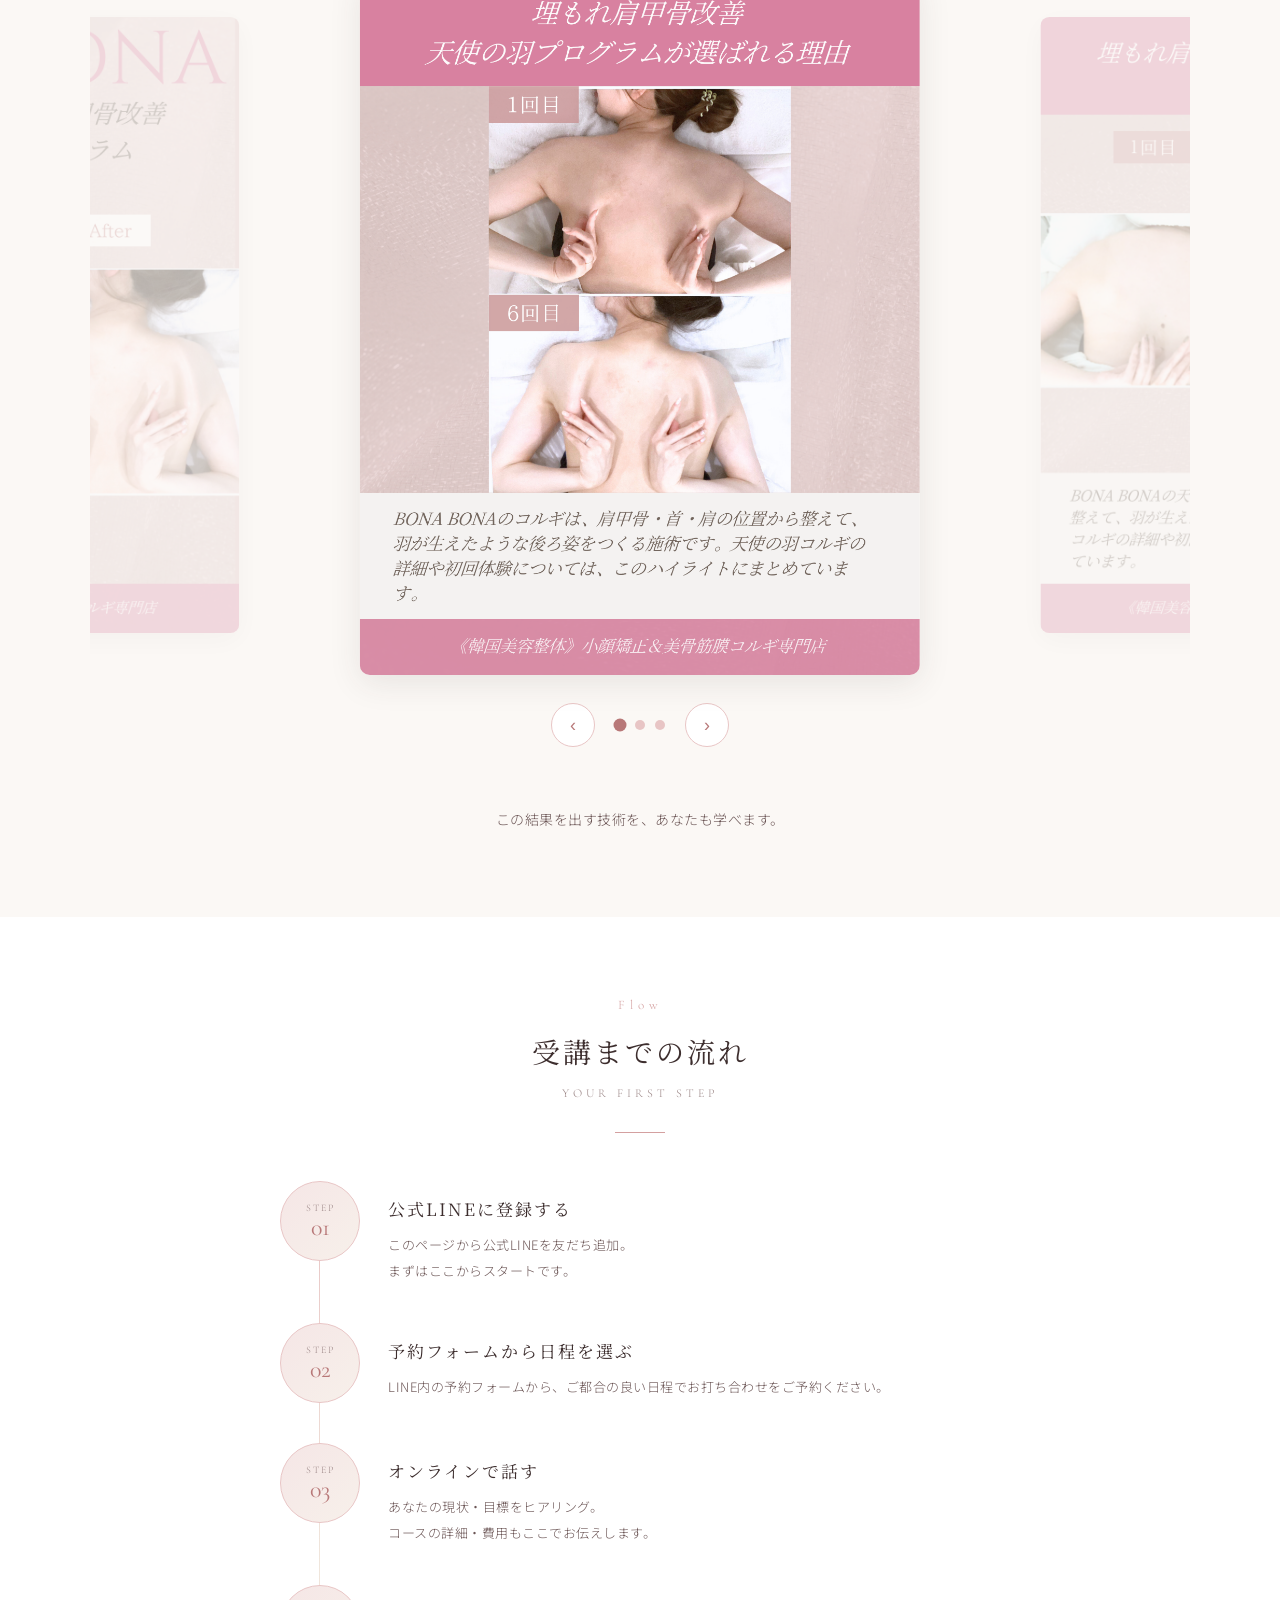
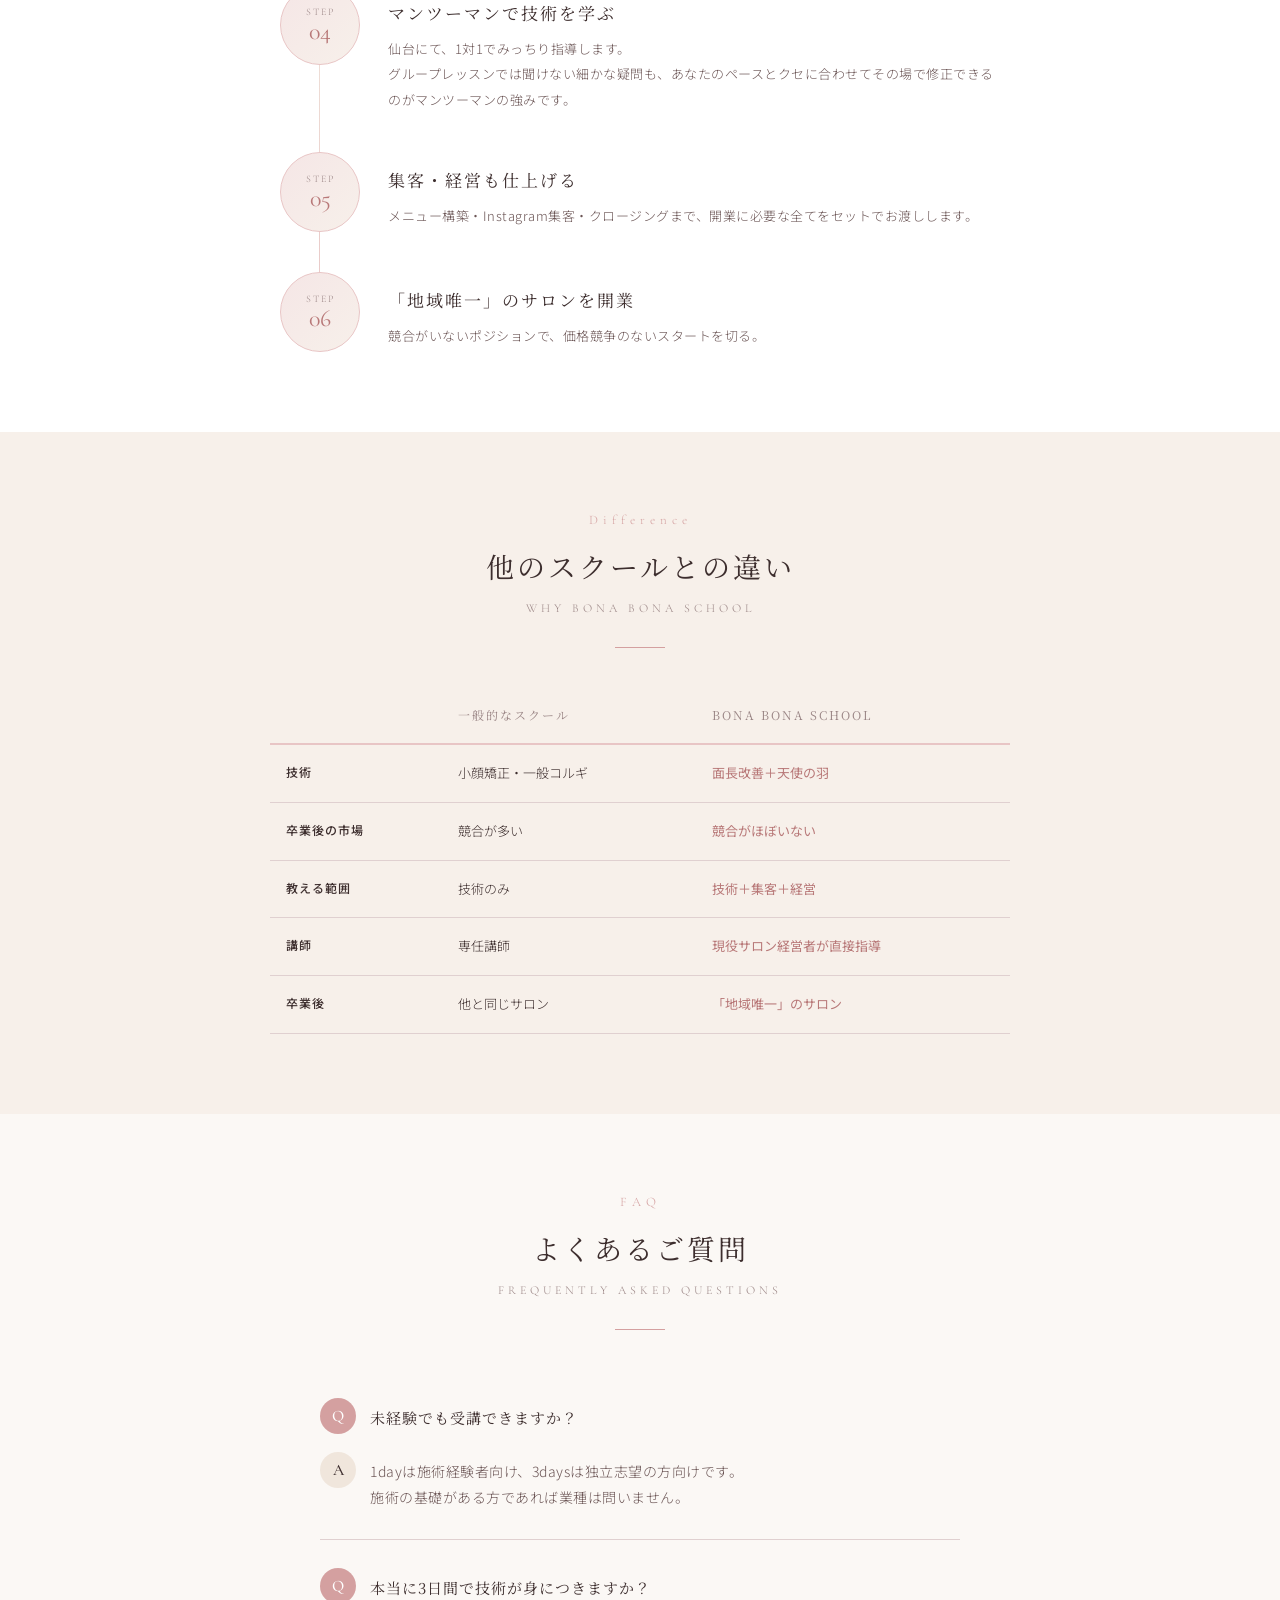
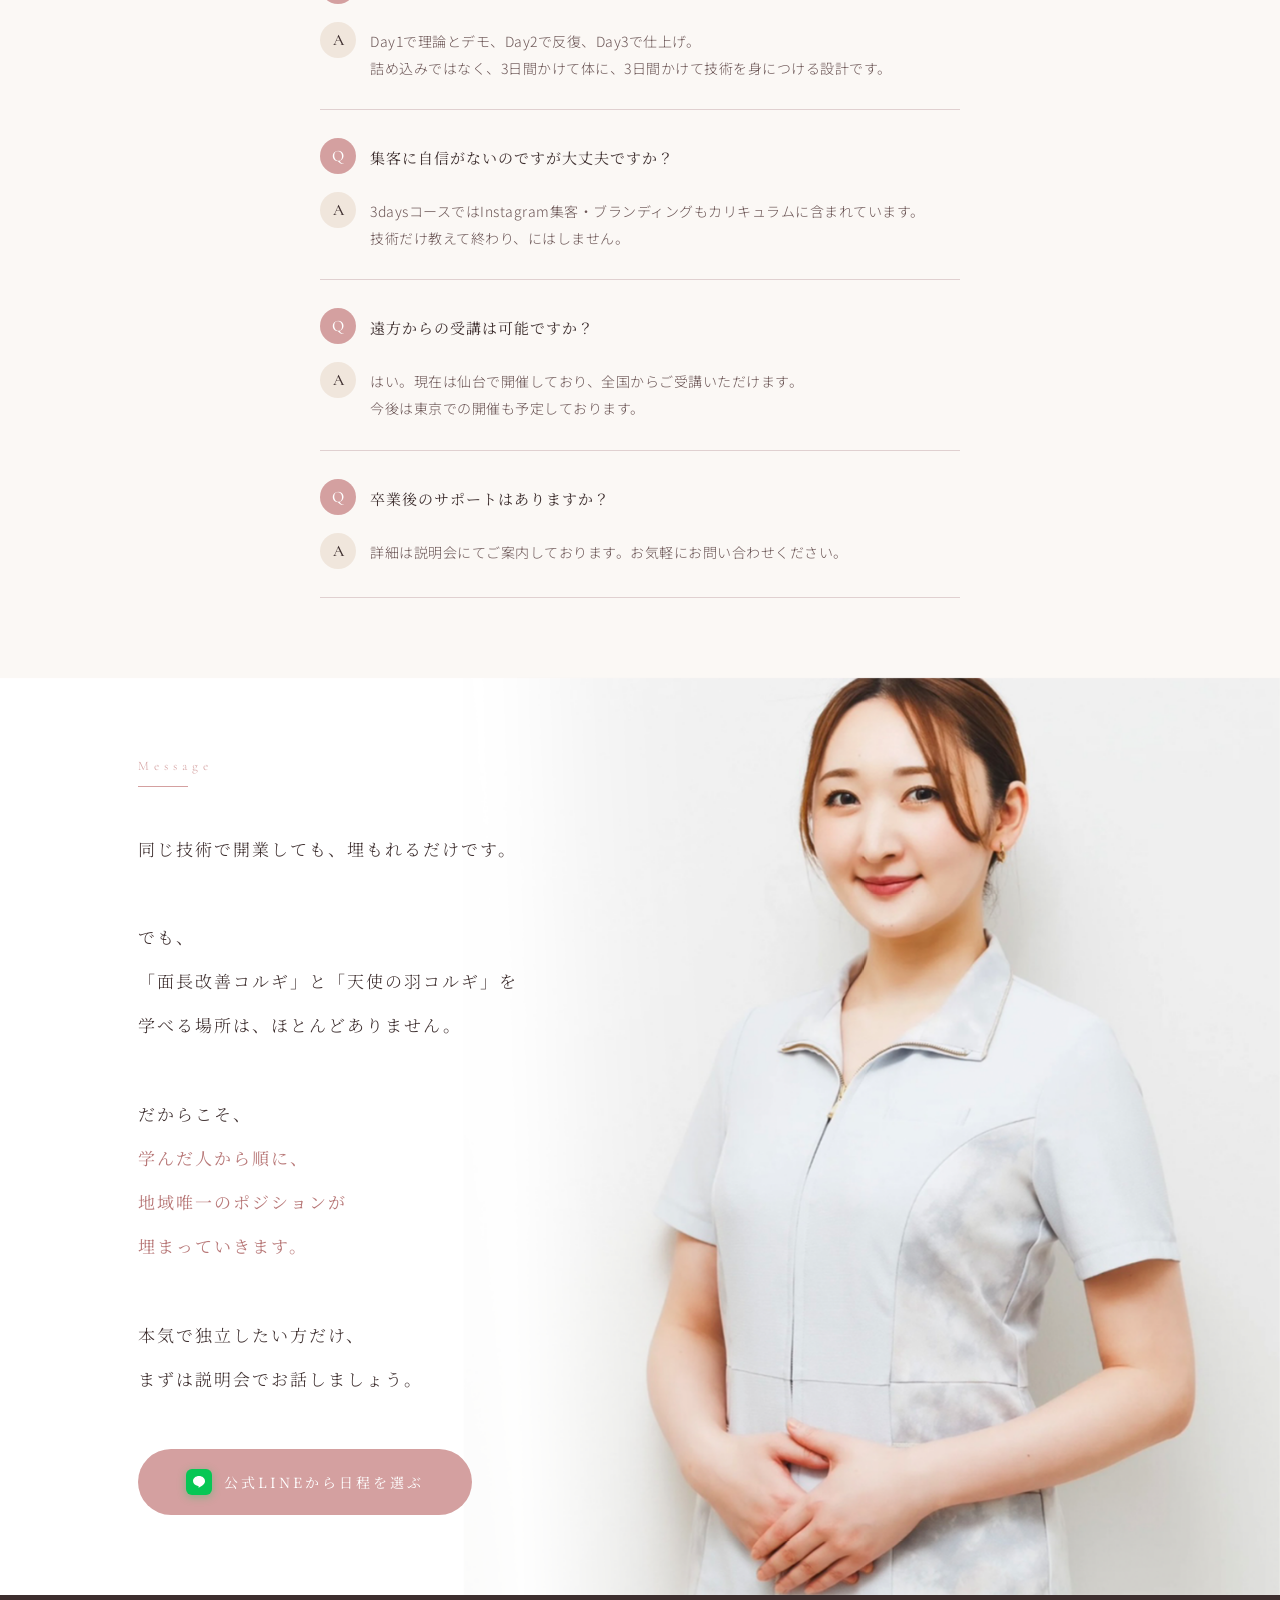
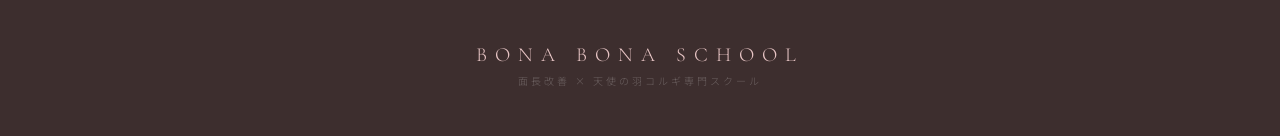
==== commit 6c6edbf2: "最新BONA BONA SCHOOL LPをデプロイ カルーセルスライダー・LINE CTA・背景画像対応版に更新、画像12枚追加  Co-Authored-By: Claude Opus 4.6 (" ====
--- a/index.html
+++ b/index.html
@@ -25,7 +25,7 @@
 @media(max-width:767px){.nav-links{display:none}}
 
 /* ===== HERO ===== */
-.hero{width:100%;min-height:100vh;display:flex;flex-direction:column;justify-content:center;align-items:center;text-align:center;padding:100px 24px 80px;position:relative;overflow:hidden;background:url('images/hero-bg.jpg') center center/cover no-repeat}
+.hero{width:100%;min-height:100vh;display:flex;flex-direction:column;justify-content:center;align-items:center;text-align:center;padding:100px 24px 80px;position:relative;overflow:hidden;background:url('images/hero-bg.png') center center/cover no-repeat}
 .hero.no-img{background:linear-gradient(175deg,var(--cream) 0%,var(--pink-pale) 40%,var(--pink-light) 80%,var(--pink) 100%)}
 .hero-overlay{position:absolute;inset:0;background:linear-gradient(175deg,rgba(251,248,245,.75) 0%,rgba(245,230,230,.6) 40%,rgba(232,197,197,.5) 80%,rgba(212,160,160,.4) 100%);pointer-events:none}
 .hero-inner{position:relative;z-index:1}
@@ -53,14 +53,38 @@
 .img-grid .slot .sl{position:absolute;top:12px;left:12px;padding:4px 14px;background:rgba(255,255,255,.9);font-family:'Cormorant Garamond',serif;font-size:11px;letter-spacing:3px;color:var(--text-dark)}
 .img-grid .slot .st{font-size:12px;color:var(--text-light);letter-spacing:1px}
 
+/* ===== BA CAROUSEL ===== */
+.ba-section{max-width:1100px;margin:0 auto}
+.ba-category{margin-bottom:56px}
+.ba-category-title{font-family:'Noto Serif JP',serif;font-weight:400;font-size:18px;letter-spacing:3px;color:var(--text-dark);text-align:center;margin-bottom:8px}
+.ba-category-sub{font-family:'Cormorant Garamond',serif;font-size:12px;letter-spacing:4px;color:var(--text-light);text-align:center;margin-bottom:32px}
+.ba-slider-wrap{position:relative;overflow:hidden;padding:0 8%}
+.ba-slider{display:flex;transition:transform .5s cubic-bezier(.25,.46,.45,.94);cursor:grab}
+.ba-slider:active{cursor:grabbing}
+.ba-slide{min-width:70%;padding:0 12px;display:flex;justify-content:center;align-items:center;transition:opacity .5s ease,transform .5s ease;opacity:.3;transform:scale(.88)}
+.ba-slide.active{opacity:1;transform:scale(1)}
+.ba-slide img{width:100%;max-width:560px;height:auto;display:block;border-radius:10px;box-shadow:0 8px 32px rgba(61,46,46,.1)}
+.ba-nav{display:flex;justify-content:center;align-items:center;gap:20px;margin-top:28px}
+.ba-btn{width:44px;height:44px;border-radius:50%;border:1px solid var(--pink-light);background:var(--white);color:var(--pink-deep);font-size:18px;cursor:pointer;transition:all .3s;display:flex;align-items:center;justify-content:center}
+.ba-btn:hover{background:var(--pink);color:var(--white);border-color:var(--pink)}
+.ba-dots{display:flex;gap:10px}
+.ba-dot{width:10px;height:10px;border-radius:50%;background:var(--pink-light);border:none;cursor:pointer;transition:all .3s;padding:0}
+.ba-dot.active{background:var(--pink-deep);transform:scale(1.3)}
+@keyframes fadeUpSoft{from{opacity:0;transform:translateY(30px)}to{opacity:1;transform:translateY(0)}}
+.ba-fade{opacity:0;transition:none}.ba-fade.vis{animation:fadeUpSoft .8s ease forwards}
+@media(max-width:767px){.ba-slider-wrap{padding:0 4%}.ba-slide{padding:0 8px}.ba-slide img{max-width:100%}}
+
 /* ===== CIRCLE IMG ===== */
 .circle-img{width:200px;height:200px;border-radius:50%;overflow:hidden;margin:0 auto 32px;background:linear-gradient(135deg,var(--pink-light),var(--beige));display:flex;align-items:center;justify-content:center}
 .circle-img img{width:100%;height:100%;object-fit:cover}
 .circle-img .st{font-family:'Cormorant Garamond',serif;font-size:42px;color:var(--white)}
 
 /* ===== BUTTONS ===== */
-.btn-main{display:inline-block;padding:20px 56px;background:var(--pink);color:var(--white);font-family:'Noto Serif JP',serif;font-weight:400;font-size:14px;letter-spacing:3px;text-decoration:none;border:none;cursor:pointer;transition:all .4s ease;border-radius:50px}
+.btn-main{display:inline-flex;align-items:center;gap:12px;padding:20px 48px;background:var(--pink);color:var(--white);font-family:'Noto Serif JP',serif;font-weight:400;font-size:14px;letter-spacing:3px;text-decoration:none;border:none;cursor:pointer;transition:all .4s ease;border-radius:50px}
 .btn-main:hover{background:var(--pink-deep);transform:translateY(-2px);box-shadow:0 12px 36px rgba(184,120,120,.3)}
+.line-icon{display:inline-flex;align-items:center;justify-content:center;width:26px;height:26px;background:#06C755;border-radius:6px;flex-shrink:0}
+.line-icon svg{width:18px;height:18px}
+.btn-main .line-icon{box-shadow:0 2px 8px rgba(6,199,85,.35)}
 
 /* ===== FLOATING CTA ===== */
 .floating-cta{position:fixed;bottom:24px;right:24px;z-index:99;animation:pulse 2.5s ease infinite}
@@ -77,22 +101,31 @@
 .bg-cream{background:var(--cream)}.bg-beige{background:var(--beige-light)}.bg-white{background:var(--white)}.bg-pink{background:linear-gradient(180deg,var(--pink-pale) 0%,var(--cream) 100%)}
 
 .concern-grid{max-width:600px;margin:0 auto;text-align:left}
-.concern-item{display:flex;align-items:flex-start;gap:16px;padding:22px 0;border-bottom:1px solid var(--line);font-family:'Noto Serif JP',serif;font-weight:300;font-size:15px;color:var(--text-dark);letter-spacing:1px;line-height:1.9}
+.concern-item{display:flex;align-items:center;gap:16px;padding:22px 0;border-bottom:1px solid var(--line);font-family:'Noto Serif JP',serif;font-weight:300;font-size:15px;color:var(--text-dark);letter-spacing:1px;line-height:1.9;white-space:nowrap}
+.concern-item>span:last-child{flex:1;min-width:0;overflow:hidden;text-overflow:ellipsis}
 .concern-item:last-child{border-bottom:none}
-.concern-check{color:var(--pink);flex-shrink:0;margin-top:3px;font-size:16px}
+.concern-check{color:var(--pink);flex-shrink:0;font-size:16px}
+@media(max-width:767px){
+.concern-item{font-size:11.5px;letter-spacing:.2px;gap:10px;padding:18px 0;line-height:1.6}
+.concern-check{font-size:13px}
+}
 
 .problem-box{max-width:600px;margin:40px auto 0;padding:48px 36px;background:var(--white);border:1px solid var(--line);text-align:center}
 .problem-box p{font-family:'Noto Serif JP',serif;font-weight:300;font-size:clamp(14px,2.5vw,17px);line-height:2.4;color:var(--text-dark);letter-spacing:2px}
 .problem-box .em{color:var(--pink-deep);font-weight:400}
 
-.pillar-panels{max-width:900px;margin:48px auto 0;padding:0 24px}
-.pillar-panel{display:flex;flex-direction:column;align-items:center;text-align:center;padding:56px 32px;background:rgba(255,255,255,.7);backdrop-filter:blur(8px);margin-bottom:20px;border:1px solid rgba(212,160,160,.15);transition:transform .4s}
+.pillar-panels{max-width:960px;margin:48px auto 0;padding:0 24px}
+.pillar-panel{display:flex;align-items:center;gap:40px;padding:48px 36px;background:rgba(255,255,255,.7);backdrop-filter:blur(8px);margin-bottom:28px;border:1px solid rgba(212,160,160,.15);transition:transform .4s}
 .pillar-panel:hover{transform:translateY(-3px)}
-.pillar-img{width:100%;max-width:400px;margin-bottom:24px;overflow:hidden;border-radius:8px}
+.pillar-panel.reverse{flex-direction:row-reverse}
+.pillar-content{flex:1;text-align:left}
+.pillar-img{flex:1;max-width:400px;overflow:hidden;border-radius:10px}
 .pillar-img img{width:100%;height:auto;display:block}
-.pillar-num{font-family:'Cormorant Garamond',serif;font-weight:300;font-size:56px;color:var(--pink-light);line-height:1;margin-bottom:20px}
+.pillar-img .ph-img{width:100%;aspect-ratio:4/3;display:flex;align-items:center;justify-content:center;font-family:'Noto Serif JP',serif;font-size:13px;color:var(--text-light);letter-spacing:1px;background:linear-gradient(135deg,var(--pink-pale),var(--beige));border:1px dashed var(--pink-light);border-radius:10px}
+.pillar-num{font-family:'Cormorant Garamond',serif;font-weight:300;font-size:56px;color:var(--pink-light);line-height:1;margin-bottom:16px}
 .pillar-title{font-family:'Noto Serif JP',serif;font-weight:400;font-size:19px;letter-spacing:3px;color:var(--text-dark);margin-bottom:20px}
-.pillar-text{font-size:14px;line-height:2.2;color:var(--text-medium);max-width:480px}
+.pillar-text{font-size:14px;line-height:2.2;color:var(--text-medium)}
+@media(max-width:767px){.pillar-panel,.pillar-panel.reverse{flex-direction:column;text-align:center;padding:36px 24px}.pillar-content{text-align:center}.pillar-img{max-width:100%}}
 
 .instructor-wrap{max-width:600px;margin:0 auto;text-align:center}
 .instructor-name{font-family:'Cormorant Garamond',serif;font-size:30px;letter-spacing:5px;color:var(--text-dark);margin-bottom:8px}
@@ -121,6 +154,18 @@
 .price-num{font-family:'Cormorant Garamond',serif;font-size:36px;color:var(--text-dark);letter-spacing:2px}
 .price-unit{font-size:13px;color:var(--text-light)}
 
+.flow-list{max-width:720px;margin:48px auto 0;position:relative}
+.flow-list::before{content:'';position:absolute;left:39px;top:20px;bottom:20px;width:1px;background:linear-gradient(to bottom,var(--pink-light),var(--beige),var(--pink-light))}
+.flow-item{display:flex;gap:28px;align-items:flex-start;padding:0 0 40px;position:relative}
+.flow-item:last-child{padding-bottom:0}
+.flow-num{width:80px;height:80px;border-radius:50%;background:linear-gradient(135deg,var(--pink-pale),var(--beige-light));border:1px solid var(--pink-light);display:flex;flex-direction:column;align-items:center;justify-content:center;flex-shrink:0;position:relative;z-index:2}
+.flow-step-label{font-family:'Cormorant Garamond',serif;font-size:10px;letter-spacing:2px;color:var(--text-light);margin-bottom:2px}
+.flow-num-text{font-family:'Cormorant Garamond',serif;font-size:24px;color:var(--pink-deep);font-weight:400;line-height:1}
+.flow-body{flex:1;min-width:0;padding-top:14px;text-align:left}
+.flow-title{font-family:'Noto Serif JP',serif;font-weight:400;font-size:17px;color:var(--text-dark);letter-spacing:2px;margin-bottom:10px;line-height:1.6}
+.flow-desc{font-size:13px;line-height:1.95;color:var(--text-medium);letter-spacing:.5px}
+@media(max-width:767px){.flow-list::before{left:29px}.flow-item{gap:18px;padding-bottom:32px}.flow-num{width:60px;height:60px}.flow-num-text{font-size:18px}.flow-step-label{font-size:9px}.flow-body{padding-top:8px}.flow-title{font-size:15px}.flow-desc{font-size:12.5px}}
+
 .compare-table{max-width:740px;margin:40px auto 0;width:100%;border-collapse:collapse}
 .compare-table th,.compare-table td{padding:16px;text-align:left;font-size:13px;line-height:1.9;border-bottom:1px solid var(--line);vertical-align:top}
 .compare-table thead th{font-family:'Noto Serif JP',serif;font-weight:400;font-size:12px;letter-spacing:2px;color:var(--text-light);border-bottom:2px solid var(--pink-light)}
@@ -133,17 +178,45 @@
 .faq-icon{width:36px;height:36px;border-radius:50%;display:flex;align-items:center;justify-content:center;font-family:'Cormorant Garamond',serif;font-size:16px;flex-shrink:0;font-weight:500}
 .faq-icon.qi{background:var(--pink);color:var(--white)}
 .faq-icon.ai{background:var(--beige);color:var(--text-dark)}
-.faq-q-text{font-family:'Noto Serif JP',serif;font-weight:400;font-size:15px;color:var(--text-dark);letter-spacing:1px;line-height:1.8;padding-top:6px}
+.faq-q-text{flex:1;min-width:0;font-family:'Noto Serif JP',serif;font-weight:400;font-size:15px;color:var(--text-dark);letter-spacing:1px;line-height:1.8;padding-top:6px;text-align:left}
 .faq-a{display:flex;gap:14px;align-items:flex-start}
-.faq-a-text{font-size:14px;line-height:2.2;color:var(--text-medium);padding-top:6px}
-
-.sec-closing{padding:100px 24px 120px;background:linear-gradient(175deg,var(--cream) 0%,var(--pink-pale) 40%,var(--pink-light) 75%,var(--pink) 100%);text-align:center}
-.closing-msg{font-family:'Noto Serif JP',serif;font-weight:300;font-size:clamp(14px,2.5vw,17px);line-height:2.6;color:var(--text-dark);letter-spacing:2px;margin-bottom:48px;max-width:560px;margin-left:auto;margin-right:auto}
+.faq-a-text{flex:1;min-width:0;font-size:14px;line-height:1.9;color:var(--text-medium);padding-top:6px;letter-spacing:.5px;text-align:left}
+
+.sec-closing{position:relative;padding:0;overflow:hidden;min-height:640px;display:flex;align-items:center;background:url('images/closing-shiori.png') right center/cover no-repeat}
+.closing-inner{position:relative;z-index:2;max-width:1100px;margin:0 auto;width:100%;padding:80px 48px}
+.closing-content{max-width:480px;text-align:left}
+.closing-msg{font-family:'Noto Serif JP',serif;font-weight:300;font-size:clamp(14px,2.5vw,17px);line-height:2.6;color:var(--text-dark);letter-spacing:2px;margin-bottom:48px}
 .closing-em{font-weight:400;color:var(--pink-deep)}
+@media(max-width:767px){.sec-closing{background-position:70% center;min-height:auto}.sec-closing::before{content:'';position:absolute;inset:0;background:linear-gradient(180deg,rgba(255,250,247,.92) 0%,rgba(255,250,247,.95) 50%,rgba(255,250,247,.92) 100%);pointer-events:none}.closing-inner{padding:64px 24px 80px}.closing-content{max-width:100%;text-align:center}.closing-msg{line-height:2.4;letter-spacing:1.5px;margin-bottom:36px}}
 .footer{padding:48px 24px;background:var(--text-dark);text-align:center}
 .footer-brand{font-family:'Cormorant Garamond',serif;font-weight:300;font-size:20px;letter-spacing:8px;color:var(--pink-light);margin-bottom:6px}
 .footer-sub{font-size:10px;letter-spacing:3px;color:rgba(255,255,255,.25)}
-@media(max-width:767px){.sec{padding:60px 20px}.pillar-panel{padding:40px 24px}.course-body,.course-head{padding:24px}.compare-table th,.compare-table td{padding:12px 10px;font-size:12px}.floating-cta a{padding:14px 24px;font-size:12px}.img-grid.col-3{grid-template-columns:1fr 1fr}}
+@media(max-width:767px){
+.sec{padding:60px 20px}
+.pillar-panel{padding:40px 24px}
+.course-body,.course-head{padding:24px}
+.img-grid.col-3{grid-template-columns:1fr 1fr}
+
+/* 比較表：ヘッダーを縮小して改行を防ぐ */
+.compare-table{margin-top:32px}
+.compare-table th,.compare-table td{padding:12px 6px;font-size:11.5px;line-height:1.65;word-break:keep-all;overflow-wrap:anywhere}
+.compare-table thead th{font-size:10px;letter-spacing:.5px;padding:14px 4px;line-height:1.5;white-space:nowrap}
+.compare-table thead th:first-child{min-width:74px}
+.compare-table td:first-child{font-size:11px;letter-spacing:0;padding:12px 6px 12px 0;min-width:74px;white-space:nowrap}
+.nowrap-sp{white-space:nowrap;display:inline-block}
+
+/* フローティングCTA：折り返し防止＋サイズ最適化 */
+.floating-cta{bottom:16px;right:16px;left:16px}
+.floating-cta a{padding:14px 20px;font-size:12px;letter-spacing:1px;white-space:nowrap;justify-content:center}
+.floating-cta a .line-icon{width:22px;height:22px}
+.floating-cta a .line-icon svg{width:16px;height:16px}
+
+/* HEROボタンも幅調整 */
+.btn-main{padding:18px 32px;font-size:13px;letter-spacing:2px;white-space:nowrap}
+
+/* フローティングCTA分の下スペースを確保 */
+body{padding-bottom:80px}
+}
 </style>
 </head>
 <body>
@@ -152,7 +225,7 @@
 <a href="#top" class="nav-logo">BONA BONA<span>SCHOOL</span></a>
 <ul class="nav-links">
 <li><a href="#about"><span class="nav-en">About</span>スクールとは</a></li>
-<li><a href="#course"><span class="nav-en">Course</span>コース紹介</a></li>
+<li><a href="#flow"><span class="nav-en">Flow</span>受講までの流れ</a></li>
 <li><a href="#instructor"><span class="nav-en">Instructor</span>講師紹介</a></li>
 <li><a href="#faq"><span class="nav-en">FAQ</span>よくある質問</a></li>
 <li><a href="#contact"><span class="nav-en">Contact</span>説明会申込み</a></li>
@@ -160,7 +233,7 @@
 </div></nav>
 
 <!-- ★ HERO - "no-img"を消して images/hero-bg.jpg を配置すると背景画像に ★ -->
-<section class="hero no-img" id="top">
+<section class="hero" id="top">
 <div class="hero-overlay"></div>
 <div class="hero-inner">
 <div class="hero-badge">SCHOOL</div>
@@ -168,15 +241,9 @@
 <h1 class="hero-title">BONA BONA</h1>
 <p class="hero-title-sub">SCHOOL</p>
 <p class="hero-desc">面長改善 × 天使の羽コルギ専門スクール<br>技術・メニュー構築・集客・クロージング。<br>独立に必要な全部を渡します。</p>
-<div class="hero-cta"><a href="#contact" class="btn-main">無料説明会に申し込む</a></div>
-</div>
-</section>
-
-<!-- ★ 画像① FV直後 ★ -->
-<div class="img-band h-md ani">
-<div class="ph">📷 施術イメージ写真（横1600px以上推奨）</div>
-<!-- 差し替え → <img src="images/photo-01.jpg" alt="施術イメージ"> -->
-</div>
+<div class="hero-cta"><a href="#contact" class="btn-main"><span class="line-icon"><svg viewBox="0 0 36 36" fill="none" xmlns="http://www.w3.org/2000/svg"><path d="M30 16c0-5.5-5.4-10-12-10S6 10.5 6 16c0 4.9 4.3 9 10.1 9.8.4.1.9.2 1.1.5.1.3.1.7 0 1l-.2 1.1c-.1.3-.2 1.3 1.1.7s7.1-4.2 9.7-7.2c1.8-2 2.2-3.9 2.2-5.9z" fill="#fff"/></svg></span>公式LINEから日程を選ぶ</a></div>
+</div>
+</section>
 
 <section class="sec bg-beige" id="about">
 <div class="ani"><p class="sec-label">Concerns</p></div>
@@ -205,49 +272,43 @@
 </div>
 </section>
 
-<!-- ★ 画像② 施術風景 ★ -->
-<div class="img-band h-md ani">
-<div class="ph">📷 SHIORI様の施術風景（横1600px以上推奨）</div>
-<!-- <img src="images/photo-02.jpg" alt="施術風景"> -->
-</div>
-
 <section class="sec bg-pink">
 <div class="ani"><p class="sec-label">Solution</p></div>
-<div class="ani d1"><h2 class="sec-title">BONA BONA SCHOOLが<br>渡す3つのもの</h2></div>
-<div class="ani d2"><p class="sec-title-en">THREE THINGS WE GIVE YOU</p></div>
+<div class="ani d1"><h2 class="sec-title">BONA BONA SCHOOLで<br>得られる3つのもの</h2></div>
+<div class="ani d2"><p class="sec-title-en">THREE THINGS YOU WILL GAIN</p></div>
 <div class="sec-line ani d2"></div>
 <div class="pillar-panels">
 
 <div class="pillar-panel ani d1">
-<!-- ★ 画像入れる場合 ★ -->
-<!-- <div class="pillar-img"><img src="images/pillar-01.jpg" alt="技術"></div> -->
+<div class="pillar-content">
 <div class="pillar-num">01</div>
 <h3 class="pillar-title">誰も持っていない技術</h3>
 <p class="pillar-text">面長改善コルギ＋天使の羽コルギ。どちらも教えているスクールがほぼありません。学んだ瞬間から「地域唯一」のポジションが取れます。</p>
 </div>
-
-<div class="pillar-panel ani d2">
-<!-- <div class="pillar-img"><img src="images/pillar-02.jpg" alt="メニュー"></div> -->
+<div class="pillar-img"><img src="images/pillar-01.jpg" alt="施術風景"></div>
+</div>
+
+<div class="pillar-panel reverse ani d2">
+<div class="pillar-content">
 <div class="pillar-num">02</div>
 <h3 class="pillar-title">メニューと売る力</h3>
 <p class="pillar-text">メニュー構築・カウンセリング・クロージング。技術を「売上」に変える仕組みをセットで渡します。</p>
 </div>
+<div class="pillar-img"><img src="images/pillar-02.jpg" alt="カウンセリング風景"></div>
+</div>
 
 <div class="pillar-panel ani d3">
-<!-- <div class="pillar-img"><img src="images/pillar-03.jpg" alt="集客"></div> -->
+<div class="pillar-content">
 <div class="pillar-num">03</div>
 <h3 class="pillar-title">集客の設計図</h3>
 <p class="pillar-text">Instagram集客・ブランディング・プロフィール設計。お客様が来る状態までを一緒につくります。</p>
 </div>
-
-</div>
-</section>
-
-<!-- ★ 画像③ サロン内観 ★ -->
-<div class="img-band h-sm ani">
-<div class="ph">📷 サロン内観 or レッスン風景</div>
-<!-- <img src="images/photo-03.jpg" alt="サロン内観"> -->
-</div>
+<div class="pillar-img"><img src="images/pillar-03.png" alt="Instagram集客イメージ"></div>
+</div>
+
+</div>
+</section>
+
 
 <section class="sec bg-beige" id="instructor">
 <div class="ani"><p class="sec-label">Instructor</p></div>
@@ -257,13 +318,12 @@
 <div class="instructor-wrap">
 <!-- ★ 講師写真 ★ -->
 <div class="circle-img ani d2">
-<span class="st">S</span>
-<!-- <img src="images/shiori.jpg" alt="SHIORI"> -->
+<img src="images/shiori.jpg" alt="SHIORI">
 </div>
 <div class="ani d3">
 <p class="instructor-name">SHIORI</p>
 <p class="instructor-role">BONA BONA 代表 ／ 美容歴10年以上</p>
-<p class="instructor-bio">エステティシャンとしてキャリアをスタートし、師匠との出会いをきっかけにコルギの世界へ。仙台で唯一「面長改善」に特化したコルギサロン BONA BONAを運営。</p>
+<p class="instructor-bio">師匠と出会いコルギの世界へ。開業して仙台で唯一、面長改善に特化したコルギサロン『BONA BONA』を運営。</p>
 <p class="instructor-bio">現役サロン経営者だからこそ教えられる、<br>技術と集客の"両方"をお伝えします。</p>
 <p class="instructor-quote">「もっと早く来ればよかった」<br>施術後にいちばん多くいただく言葉です。</p>
 </div>
@@ -277,57 +337,93 @@
 <div class="ani d2"><p class="sec-title-en">BEFORE & AFTER</p></div>
 <div class="sec-line ani d2"></div>
 
-<div class="img-grid col-2 ani d3">
-<div class="slot" style="aspect-ratio:3/4"><span class="sl">BEFORE</span><span class="st">写真を配置</span><!-- <img src="images/ba-01-before.jpg" alt="Before"> --></div>
-<div class="slot" style="aspect-ratio:3/4"><span class="sl">AFTER</span><span class="st">写真を配置</span><!-- <img src="images/ba-01-after.jpg" alt="After"> --></div>
-</div>
-
-<div class="img-grid col-2 ani d4" style="margin-top:4px">
-<div class="slot" style="aspect-ratio:3/4"><span class="sl">BEFORE</span><span class="st">写真を配置</span><!-- <img src="images/ba-02-before.jpg" alt="Before"> --></div>
-<div class="slot" style="aspect-ratio:3/4"><span class="sl">AFTER</span><span class="st">写真を配置</span><!-- <img src="images/ba-02-after.jpg" alt="After"> --></div>
-</div>
-
-<!-- ★ 3セット目を追加する場合はここにコピペ ★ -->
+<div class="ba-section ba-fade">
+
+<!-- 面長改善コルギ -->
+<div class="ba-category">
+<p class="ba-category-title">面長改善コルギ</p>
+<p class="ba-category-sub">FACE LENGTH CORRECTION</p>
+<div class="ba-slider-wrap">
+<div class="ba-slider" id="slider-korugi">
+<div class="ba-slide"><img src="images/ba-01.png" alt="面長改善 中顔面短縮小顔コルギ 8回後の変化"></div>
+<div class="ba-slide"><img src="images/ba-03.png" alt="二重アゴ改善小顔コルギ 4回後の変化"></div>
+<div class="ba-slide"><img src="images/ba-04.png" alt="面長改善中顔面短縮コルギプログラムが選ばれる理由"></div>
+</div>
+<div class="ba-nav">
+<button class="ba-btn" onclick="slideMove('korugi',-1)">&#8249;</button>
+<div class="ba-dots" id="dots-korugi">
+<button class="ba-dot active" onclick="slideTo('korugi',0)"></button>
+<button class="ba-dot" onclick="slideTo('korugi',1)"></button>
+<button class="ba-dot" onclick="slideTo('korugi',2)"></button>
+</div>
+<button class="ba-btn" onclick="slideMove('korugi',1)">&#8250;</button>
+</div>
+</div>
+</div>
+
+<!-- 天使の羽コルギ -->
+<div class="ba-category">
+<p class="ba-category-title">天使の羽コルギ</p>
+<p class="ba-category-sub">ANGEL WING KORUGI</p>
+<div class="ba-slider-wrap">
+<div class="ba-slider" id="slider-tsubasa">
+<div class="ba-slide"><img src="images/ba-05.png" alt="埋もれ肩甲骨改善 天使の羽プログラムが選ばれる理由"></div>
+<div class="ba-slide"><img src="images/ba-06.png" alt="埋もれ肩甲骨改善コルギプログラムが選ばれる理由"></div>
+<div class="ba-slide"><img src="images/ba-02.png" alt="埋もれ肩甲骨改善 天使の羽コルギ 6回後の変化"></div>
+</div>
+<div class="ba-nav">
+<button class="ba-btn" onclick="slideMove('tsubasa',-1)">&#8249;</button>
+<div class="ba-dots" id="dots-tsubasa">
+<button class="ba-dot active" onclick="slideTo('tsubasa',0)"></button>
+<button class="ba-dot" onclick="slideTo('tsubasa',1)"></button>
+<button class="ba-dot" onclick="slideTo('tsubasa',2)"></button>
+</div>
+<button class="ba-btn" onclick="slideMove('tsubasa',1)">&#8250;</button>
+</div>
+</div>
+</div>
+
+</div>
 
 <p class="sec-text ani d5" style="margin-top:32px">この結果を出す技術を、あなたも学べます。</p>
 </section>
 
-<!-- ★ 画像④ 天使の羽 ★ -->
-<div class="img-band h-md ani">
-<div class="ph">📷 天使の羽コルギ ビフォーアフター or 施術風景</div>
-<!-- <img src="images/photo-04.jpg" alt="天使の羽コルギ"> -->
-</div>
-
-<section class="sec bg-white" id="course">
-<div class="ani"><p class="sec-label">Course</p></div>
-<div class="ani d1"><h2 class="sec-title">コース紹介</h2></div>
-<div class="ani d2"><p class="sec-title-en">PROGRAM DETAILS</p></div>
-<div class="sec-line ani d2"></div>
-<div class="course-wrap">
-
-<div class="course-block ani d2">
-<div class="course-head"><span class="course-tag">1 DAY</span><h3 class="course-name">1day レッスン</h3><p class="course-catch">経験者向け ／ 今のサロンに武器を足す</p></div>
-<div class="course-body">
-<div class="course-row"><span class="course-label">対象</span><span class="course-val">既に施術をしている方</span></div>
-<div class="course-row"><span class="course-label">技術</span><span class="course-val">面長改善コルギ or 天使の羽コルギ（選択制）</span></div>
-<div class="course-row"><span class="course-label">内容</span><span class="course-val">理論＋デモ＋実技＋フィードバック</span></div>
-<div class="course-row"><span class="course-label">形式</span><span class="course-val">対面（仙台）1日完結</span></div>
-<div class="course-price"><span class="price-num">¥350,000</span><span class="price-unit">〜（税別）</span></div>
-</div>
-</div>
-
-<div class="course-block ani d3">
-<div class="course-head"><span class="course-tag">3 DAYS</span><h3 class="course-name">3days レッスン</h3><p class="course-catch">独立開業向け ／ 全部を3日間で渡す</p></div>
-<div class="course-body">
-<div class="course-row"><span class="course-label">対象</span><span class="course-val">独立開業したい方</span></div>
-<div class="course-row"><span class="course-label">技術</span><span class="course-val">面長改善コルギ＋天使の羽コルギ（両方）</span></div>
-<div class="schedule">
-<div class="sch-day"><p class="sch-num">DAY 1</p><p class="sch-title">技術＋ビジョン</p><p class="sch-desc">理論・デモ・実技・カウンセリング＋「どんな店を作りたいか」ビジョン設計</p></div>
-<div class="sch-day"><p class="sch-num">DAY 2</p><p class="sch-title">技術＋メニュー</p><p class="sch-desc">実技（反復練習）＋メニュー構築＋フィードバック</p></div>
-<div class="sch-day"><p class="sch-num">DAY 3</p><p class="sch-title">技術＋経営</p><p class="sch-desc">実技（仕上げ）＋クロージング＋集客・ブランディング</p></div>
-</div>
-<div class="course-price"><span class="price-num">¥500,000 〜 800,000</span><span class="price-unit">（税別）</span></div>
-</div>
+
+<section class="sec bg-white" id="flow">
+<div class="ani"><p class="sec-label">Flow</p></div>
+<div class="ani d1"><h2 class="sec-title">受講までの流れ</h2></div>
+<div class="ani d2"><p class="sec-title-en">YOUR FIRST STEP</p></div>
+<div class="sec-line ani d2"></div>
+<div class="flow-list">
+
+<div class="flow-item ani d2">
+<div class="flow-num"><span class="flow-step-label">STEP</span><span class="flow-num-text">01</span></div>
+<div class="flow-body"><h3 class="flow-title">公式LINEに登録する</h3><p class="flow-desc">このページから公式LINEを友だち追加。<br>まずはここからスタートです。</p></div>
+</div>
+
+<div class="flow-item ani d2">
+<div class="flow-num"><span class="flow-step-label">STEP</span><span class="flow-num-text">02</span></div>
+<div class="flow-body"><h3 class="flow-title">予約フォームから日程を選ぶ</h3><p class="flow-desc">LINE内の予約フォームから、ご都合の良い日程でお打ち合わせをご予約ください。</p></div>
+</div>
+
+<div class="flow-item ani d2">
+<div class="flow-num"><span class="flow-step-label">STEP</span><span class="flow-num-text">03</span></div>
+<div class="flow-body"><h3 class="flow-title">オンラインで話す</h3><p class="flow-desc">あなたの現状・目標をヒアリング。<br>コースの詳細・費用もここでお伝えします。</p></div>
+</div>
+
+<div class="flow-item ani d2">
+<div class="flow-num"><span class="flow-step-label">STEP</span><span class="flow-num-text">04</span></div>
+<div class="flow-body"><h3 class="flow-title">マンツーマンで技術を学ぶ</h3><p class="flow-desc">仙台にて、1対1でみっちり指導します。<br>グループレッスンでは聞けない細かな疑問も、あなたのペースとクセに合わせてその場で修正できるのがマンツーマンの強みです。</p></div>
+</div>
+
+<div class="flow-item ani d2">
+<div class="flow-num"><span class="flow-step-label">STEP</span><span class="flow-num-text">05</span></div>
+<div class="flow-body"><h3 class="flow-title">集客・経営も仕上げる</h3><p class="flow-desc">メニュー構築・Instagram集客・クロージングまで、開業に必要な全てをセットでお渡しします。</p></div>
+</div>
+
+<div class="flow-item ani d2">
+<div class="flow-num"><span class="flow-step-label">STEP</span><span class="flow-num-text">06</span></div>
+<div class="flow-body"><h3 class="flow-title">「地域唯一」のサロンを開業</h3><p class="flow-desc">競合がいないポジションで、価格競争のないスタートを切る。</p></div>
 </div>
 
 </div>
@@ -344,17 +440,11 @@
 <tr><td>技術</td><td>小顔矯正・一般コルギ</td><td>面長改善＋天使の羽</td></tr>
 <tr><td>卒業後の市場</td><td>競合が多い</td><td>競合がほぼいない</td></tr>
 <tr><td>教える範囲</td><td>技術のみ</td><td>技術＋集客＋経営</td></tr>
-<tr><td>講師</td><td>専任講師</td><td>現役サロン経営者が直接指導</td></tr>
+<tr><td>講師</td><td>専任講師</td><td>現役サロン経営者が<span class="nowrap-sp">直接指導</span></td></tr>
 <tr><td>卒業後</td><td>他と同じサロン</td><td>「地域唯一」のサロン</td></tr>
 </tbody>
 </table>
 </section>
-
-<!-- ★ 画像⑤ レッスン風景 ★ -->
-<div class="img-band h-sm ani">
-<div class="ph">📷 レッスン風景 or 受講生との写真</div>
-<!-- <img src="images/photo-05.jpg" alt="レッスン風景"> -->
-</div>
 
 <section class="sec bg-cream" id="faq">
 <div class="ani"><p class="sec-label">FAQ</p></div>
@@ -362,19 +452,23 @@
 <div class="ani d2"><p class="sec-title-en">FREQUENTLY ASKED QUESTIONS</p></div>
 <div class="sec-line ani d2"></div>
 <div class="faq-list">
-<div class="faq-item ani"><div class="faq-q"><span class="faq-icon qi">Q</span><span class="faq-q-text">未経験でも受講できますか？</span></div><div class="faq-a"><span class="faq-icon ai">A</span><span class="faq-a-text">1dayは施術経験者向け、3daysは独立志望の方向けです。施術の基礎がある方であれば業種は問いません。</span></div></div>
-<div class="faq-item ani"><div class="faq-q"><span class="faq-icon qi">Q</span><span class="faq-q-text">本当に3日間で技術が身につきますか？</span></div><div class="faq-a"><span class="faq-icon ai">A</span><span class="faq-a-text">Day1で理論とデモ、Day2で反復、Day3で仕上げ。詰め込みではなく、3日かけて身体に入れる設計です。</span></div></div>
-<div class="faq-item ani"><div class="faq-q"><span class="faq-icon qi">Q</span><span class="faq-q-text">集客に自信がないのですが大丈夫ですか？</span></div><div class="faq-a"><span class="faq-icon ai">A</span><span class="faq-a-text">3daysコースではInstagram集客・ブランディングもカリキュラムに含まれています。技術だけ教えて終わり、にはしません。</span></div></div>
-<div class="faq-item ani"><div class="faq-q"><span class="faq-icon qi">Q</span><span class="faq-q-text">遠方からの受講は可能ですか？</span></div><div class="faq-a"><span class="faq-icon ai">A</span><span class="faq-a-text">はい。全国から受講いただけます。仙台駅からのアクセスや宿泊先のご案内も可能です。</span></div></div>
+<div class="faq-item ani"><div class="faq-q"><span class="faq-icon qi">Q</span><span class="faq-q-text">未経験でも受講できますか？</span></div><div class="faq-a"><span class="faq-icon ai">A</span><span class="faq-a-text">1dayは施術経験者向け、3daysは独立志望の方向けです。<br>施術の基礎がある方であれば業種は問いません。</span></div></div>
+<div class="faq-item ani"><div class="faq-q"><span class="faq-icon qi">Q</span><span class="faq-q-text">本当に3日間で技術が身につきますか？</span></div><div class="faq-a"><span class="faq-icon ai">A</span><span class="faq-a-text">Day1で理論とデモ、Day2で反復、Day3で仕上げ。<br>詰め込みではなく、3日間かけて体に、3日間かけて技術を身につける設計です。</span></div></div>
+<div class="faq-item ani"><div class="faq-q"><span class="faq-icon qi">Q</span><span class="faq-q-text">集客に自信がないのですが大丈夫ですか？</span></div><div class="faq-a"><span class="faq-icon ai">A</span><span class="faq-a-text">3daysコースではInstagram集客・ブランディングもカリキュラムに含まれています。<br>技術だけ教えて終わり、にはしません。</span></div></div>
+<div class="faq-item ani"><div class="faq-q"><span class="faq-icon qi">Q</span><span class="faq-q-text">遠方からの受講は可能ですか？</span></div><div class="faq-a"><span class="faq-icon ai">A</span><span class="faq-a-text">はい。現在は仙台で開催しており、全国からご受講いただけます。<br>今後は東京での開催も予定しております。</span></div></div>
 <div class="faq-item ani"><div class="faq-q"><span class="faq-icon qi">Q</span><span class="faq-q-text">卒業後のサポートはありますか？</span></div><div class="faq-a"><span class="faq-icon ai">A</span><span class="faq-a-text">詳細は説明会にてご案内しております。お気軽にお問い合わせください。</span></div></div>
 </div>
 </section>
 
 <section class="sec-closing" id="contact">
+<div class="closing-inner">
+<div class="closing-content">
 <div class="ani"><p class="sec-label">Message</p></div>
-<div class="sec-line ani d1"></div>
+<div class="sec-line ani d1" style="margin-left:0"></div>
 <p class="closing-msg ani d2">同じ技術で開業しても、埋もれるだけです。<br><br>でも、<br>「面長改善コルギ」と「天使の羽コルギ」を<br>学べる場所は、ほとんどありません。<br><br>だからこそ、<br><span class="closing-em">学んだ人から順に、<br>地域唯一のポジションが<br>埋まっていきます。</span><br><br>本気で独立したい方だけ、<br>まずは説明会でお話しましょう。</p>
-<div class="ani d3"><a href="#" class="btn-main">無料説明会に申し込む</a></div>
+<div class="ani d3"><a href="#contact" class="btn-main"><span class="line-icon"><svg viewBox="0 0 36 36" fill="none" xmlns="http://www.w3.org/2000/svg"><path d="M30 16c0-5.5-5.4-10-12-10S6 10.5 6 16c0 4.9 4.3 9 10.1 9.8.4.1.9.2 1.1.5.1.3.1.7 0 1l-.2 1.1c-.1.3-.2 1.3 1.1.7s7.1-4.2 9.7-7.2c1.8-2 2.2-3.9 2.2-5.9z" fill="#fff"/></svg></span>公式LINEから日程を選ぶ</a></div>
+</div>
+</div>
 </section>
 
 <footer class="footer">
@@ -382,11 +476,93 @@
 <p class="footer-sub">面長改善 × 天使の羽コルギ専門スクール</p>
 </footer>
 
-<div class="floating-cta"><a href="#contact">✉ 無料説明会に申し込む</a></div>
+<div class="floating-cta"><a href="#contact"><span class="line-icon"><svg viewBox="0 0 36 36" fill="none" xmlns="http://www.w3.org/2000/svg"><path d="M30 16c0-5.5-5.4-10-12-10S6 10.5 6 16c0 4.9 4.3 9 10.1 9.8.4.1.9.2 1.1.5.1.3.1.7 0 1l-.2 1.1c-.1.3-.2 1.3 1.1.7s7.1-4.2 9.7-7.2c1.8-2 2.2-3.9 2.2-5.9z" fill="#fff"/></svg></span>公式LINEから日程を選ぶ</a></div>
 
 <script>
 const obs=new IntersectionObserver(e=>{e.forEach(e=>{e.isIntersecting&&e.target.classList.add('vis')})},{threshold:.12,rootMargin:'0px 0px -30px 0px'});
-document.querySelectorAll('.ani').forEach(el=>obs.observe(el));
+document.querySelectorAll('.ani,.ba-fade').forEach(el=>obs.observe(el));
+
+/* 無限ループスライダー */
+const sliders={};
+function initSlider(name){
+  const slider=document.getElementById('slider-'+name);
+  const dots=document.getElementById('dots-'+name).children;
+  const origSlides=Array.from(slider.children);
+  const total=origSlides.length;
+
+  /* クローンを前後に追加 */
+  const lastClone=origSlides[total-1].cloneNode(true);
+  const firstClone=origSlides[0].cloneNode(true);
+  lastClone.classList.add('ba-clone');
+  firstClone.classList.add('ba-clone');
+  slider.insertBefore(lastClone,slider.firstChild);
+  slider.appendChild(firstClone);
+
+  const allSlides=Array.from(slider.children);
+  let pos=1; /* 実スライド0番=DOM位置1 */
+  let moving=false;
+
+  function go(animate){
+    if(animate){
+      slider.style.transition='transform .5s cubic-bezier(.25,.46,.45,.94)';
+    }else{
+      slider.style.transition='none';
+    }
+    const offset=pos*70-15;
+    slider.style.transform='translateX(-'+offset+'%)';
+    allSlides.forEach(function(s,i){s.classList.toggle('active',i===pos);});
+    const realIdx=((pos-1)%total+total)%total;
+    for(let i=0;i<dots.length;i++){dots[i].classList.toggle('active',i===realIdx);}
+  }
+
+  slider.addEventListener('transitionend',function(){
+    moving=false;
+    if(pos===0){
+      pos=total;
+      go(false);
+    }else if(pos===total+1){
+      pos=1;
+      go(false);
+    }
+  });
+
+  go(false);
+
+  sliders[name]={
+    move:function(dir){
+      if(moving)return;
+      moving=true;
+      pos+=dir;
+      go(true);
+    },
+    goTo:function(realIdx){
+      if(moving)return;
+      moving=true;
+      pos=realIdx+1;
+      go(true);
+    }
+  };
+
+  /* スワイプ・ドラッグ対応 */
+  let startX=0,isDragging=false;
+  slider.addEventListener('touchstart',function(e){startX=e.touches[0].clientX;isDragging=true;},{passive:true});
+  slider.addEventListener('touchend',function(e){
+    if(!isDragging)return;isDragging=false;
+    const dx=e.changedTouches[0].clientX-startX;
+    if(Math.abs(dx)>40){sliders[name].move(dx<0?1:-1);}
+  },{passive:true});
+  slider.addEventListener('mousedown',function(e){startX=e.clientX;isDragging=true;e.preventDefault();});
+  slider.addEventListener('mouseup',function(e){
+    if(!isDragging)return;isDragging=false;
+    const dx=e.clientX-startX;
+    if(Math.abs(dx)>40){sliders[name].move(dx<0?1:-1);}
+  });
+  slider.addEventListener('mouseleave',function(){isDragging=false;});
+}
+
+function slideMove(name,dir){sliders[name].move(dir);}
+function slideTo(name,idx){sliders[name].goTo(idx);}
+document.addEventListener('DOMContentLoaded',function(){initSlider('korugi');initSlider('tsubasa');});
 </script>
 
 <!--
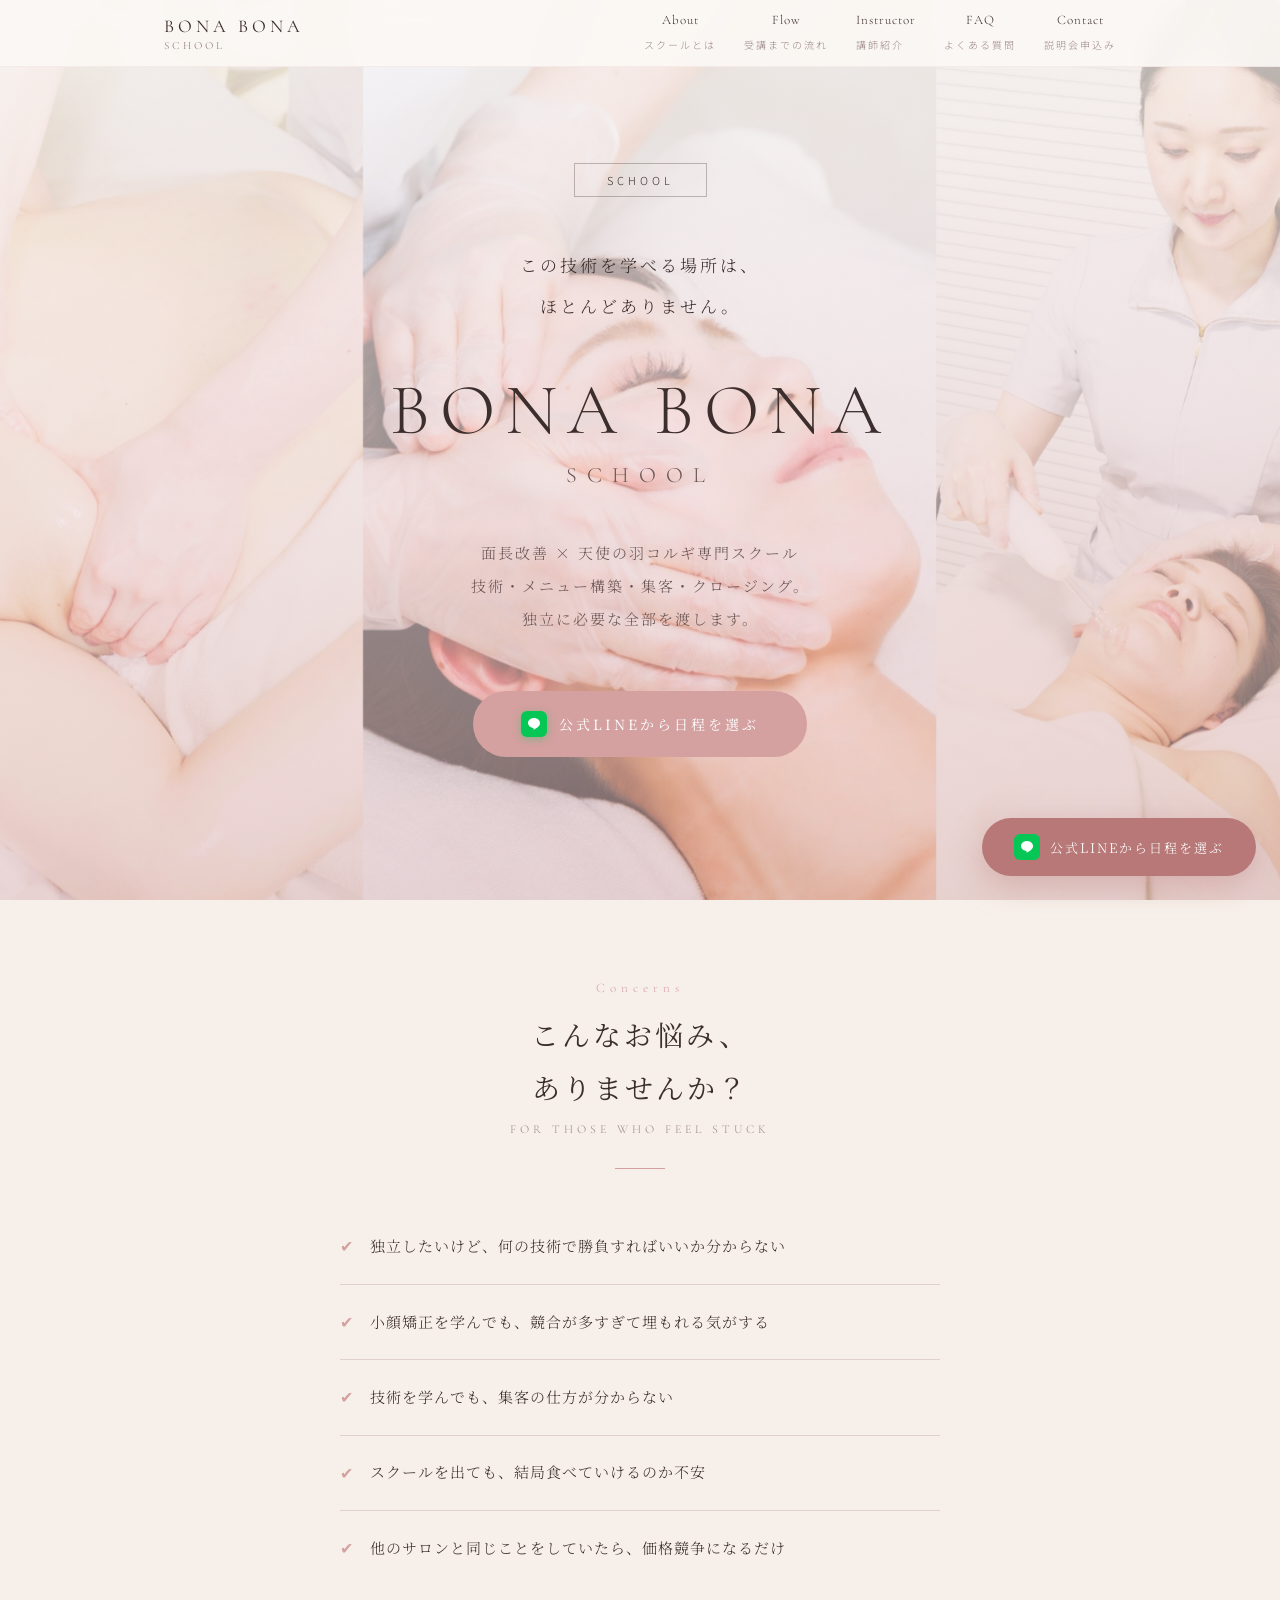
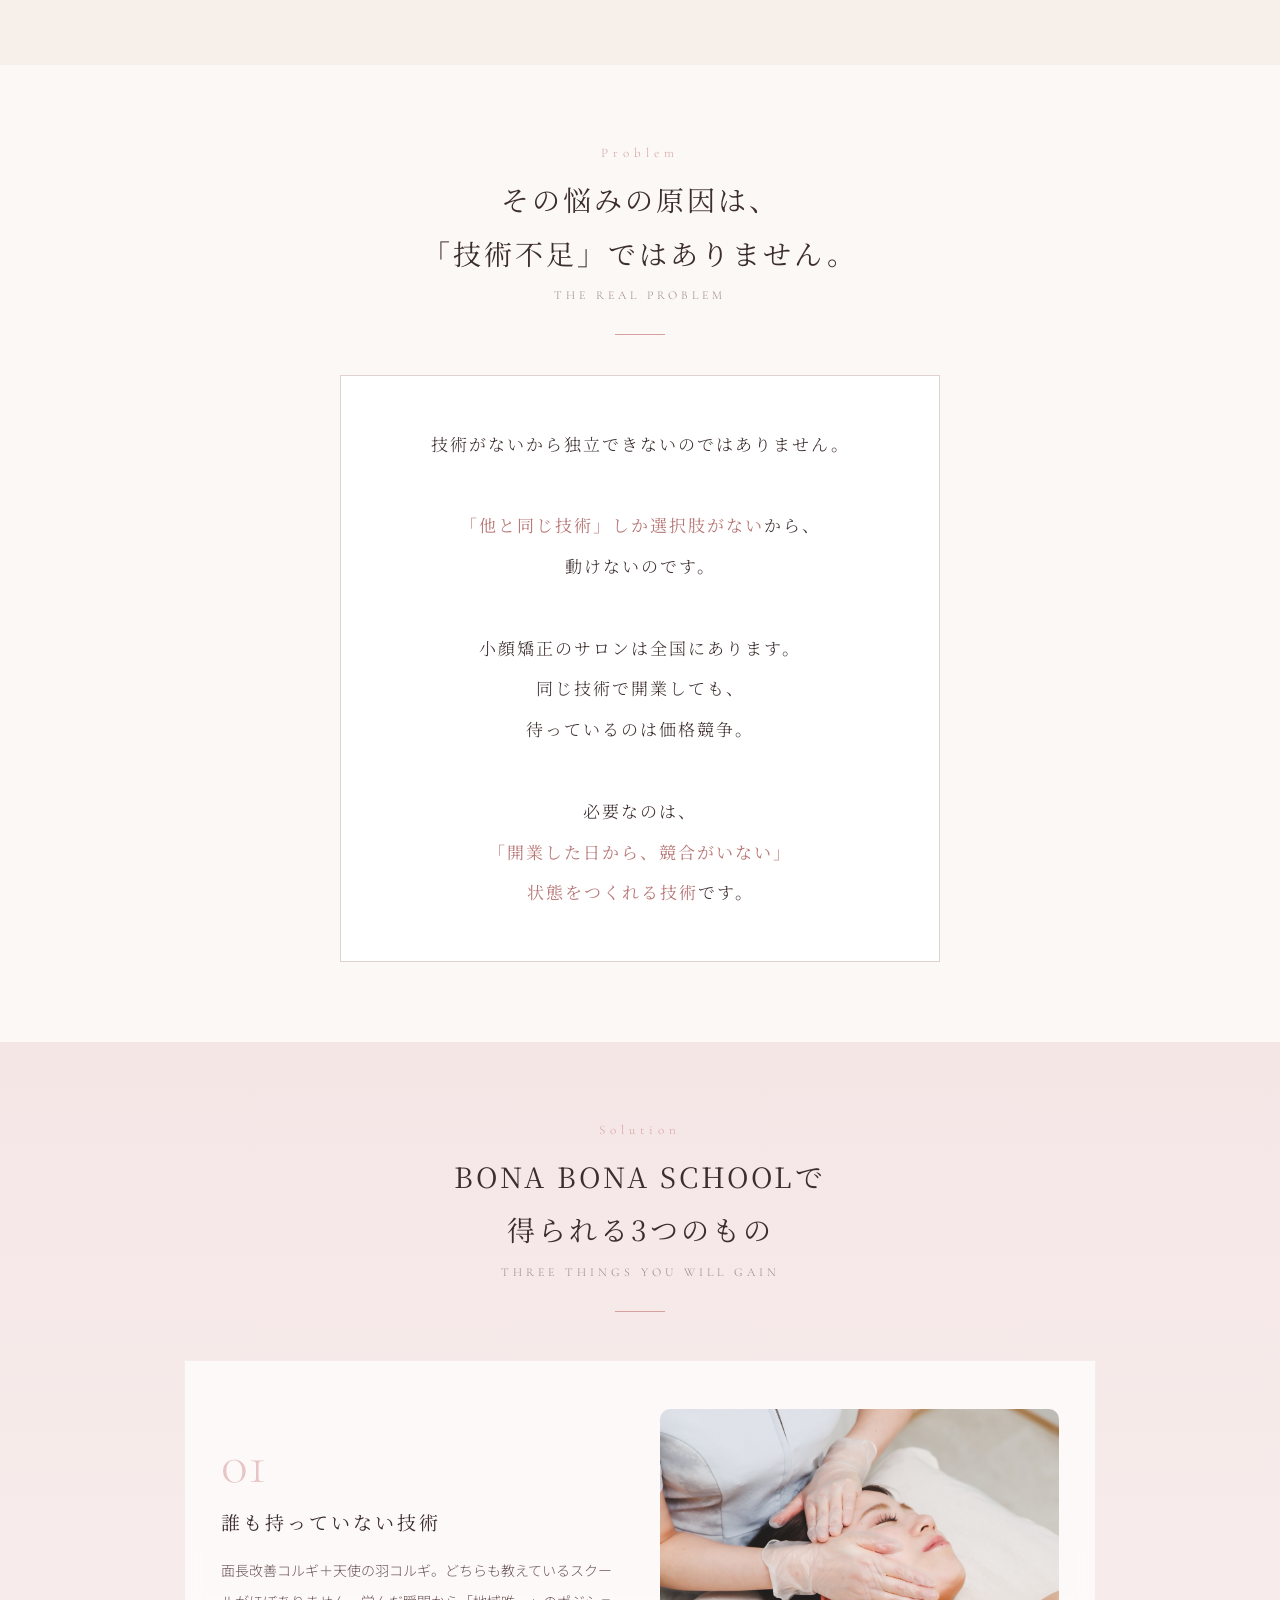
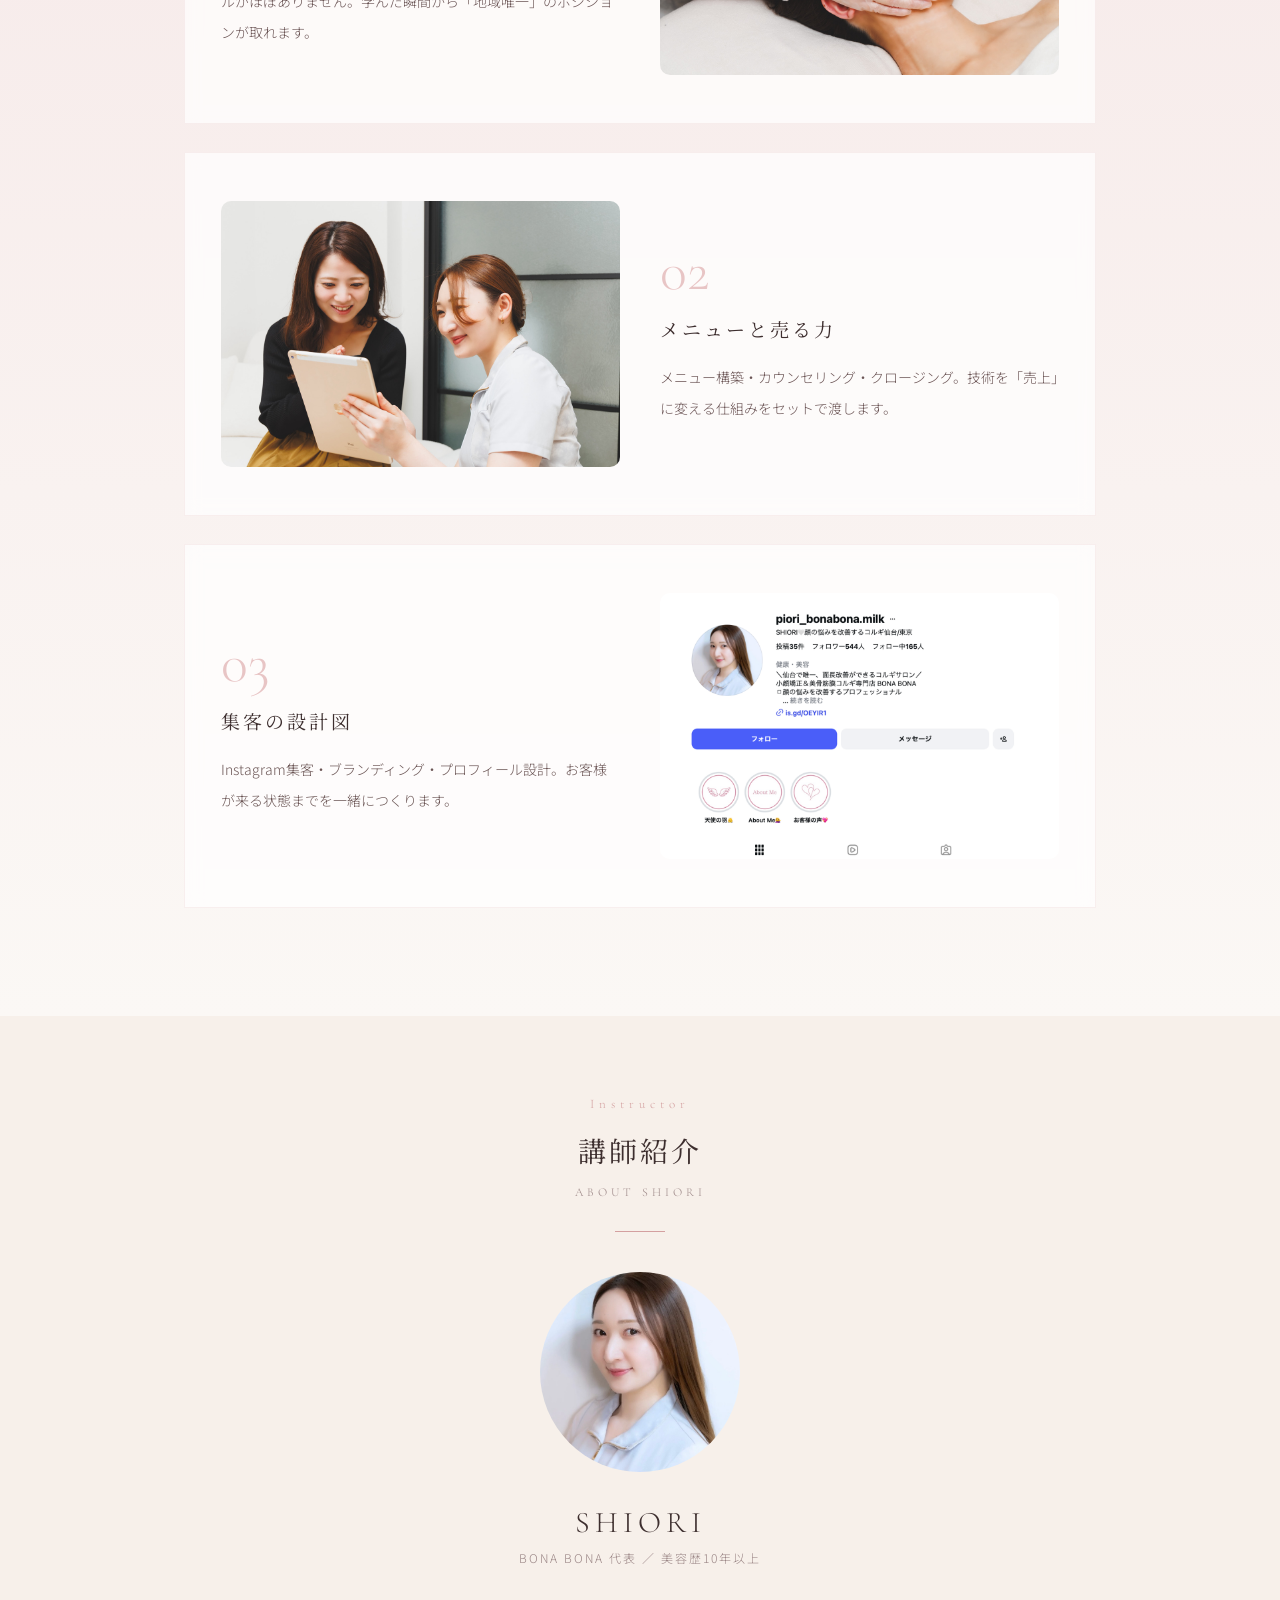
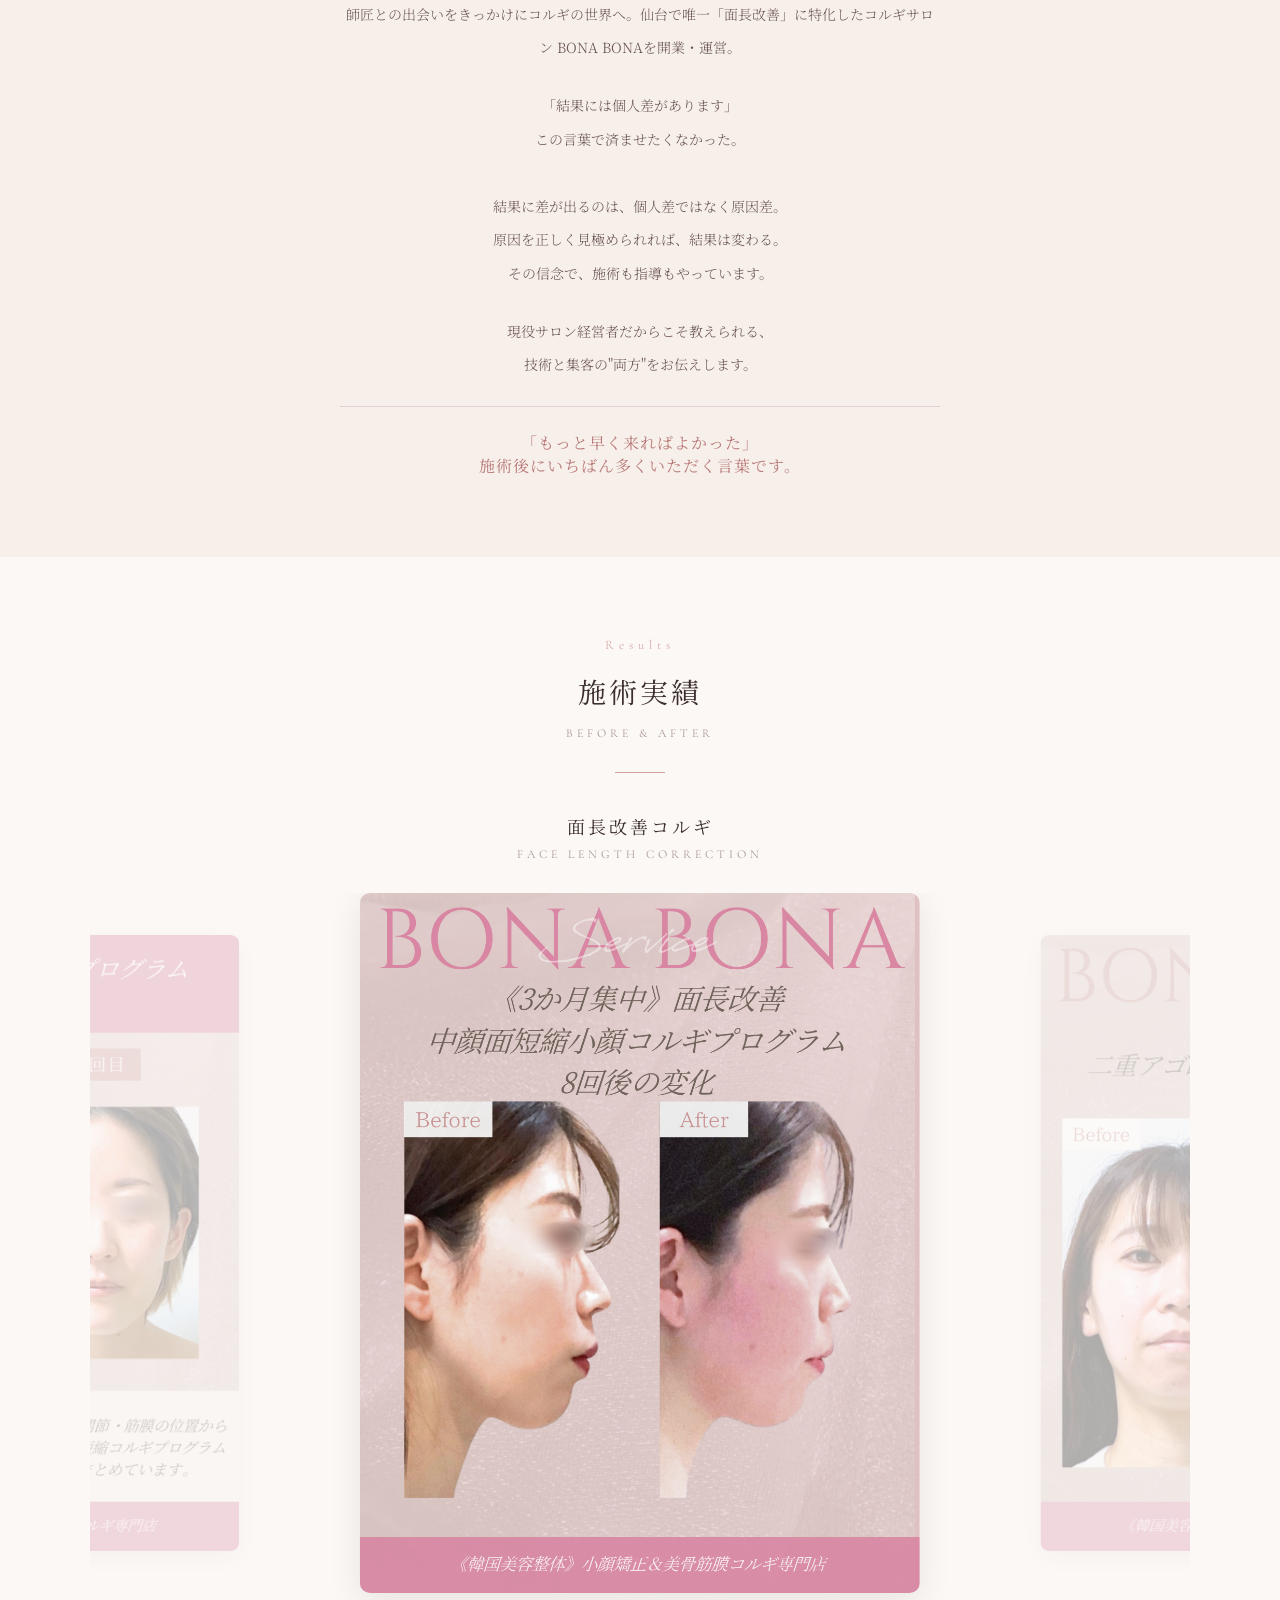
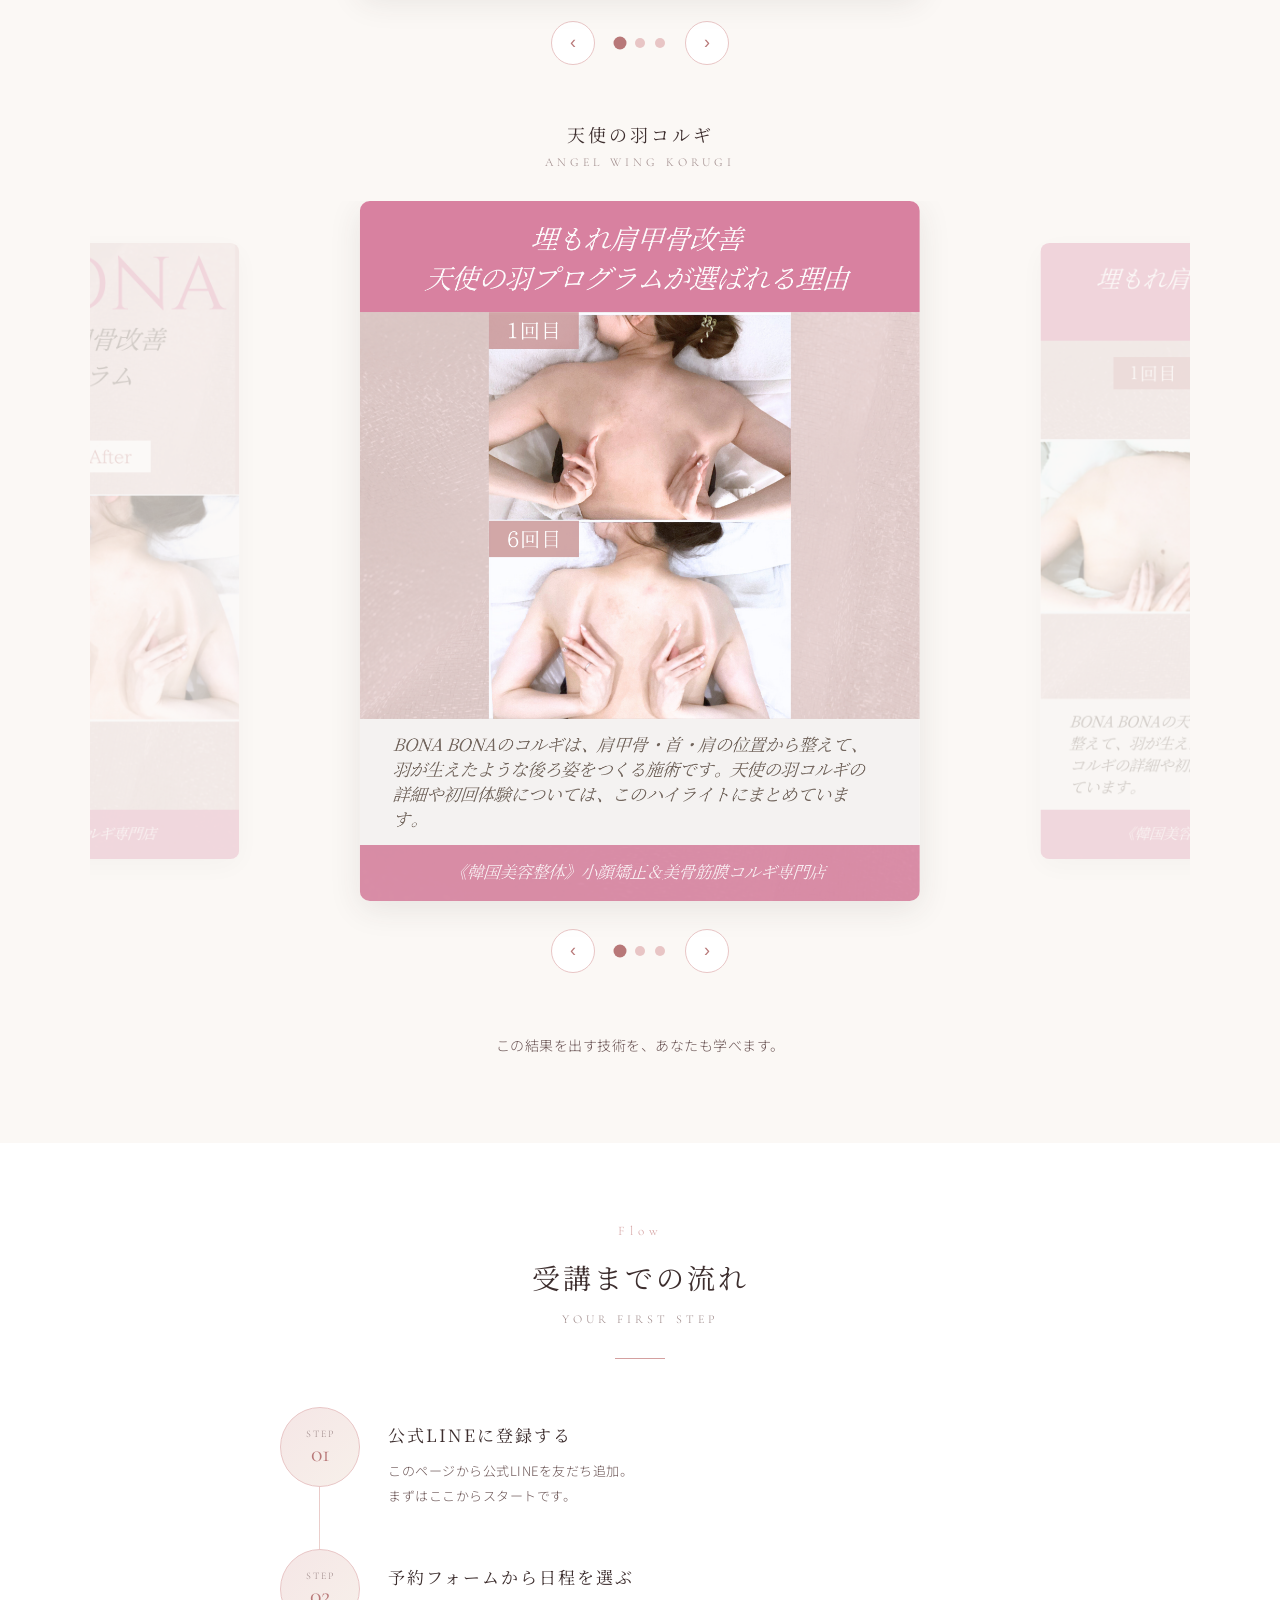
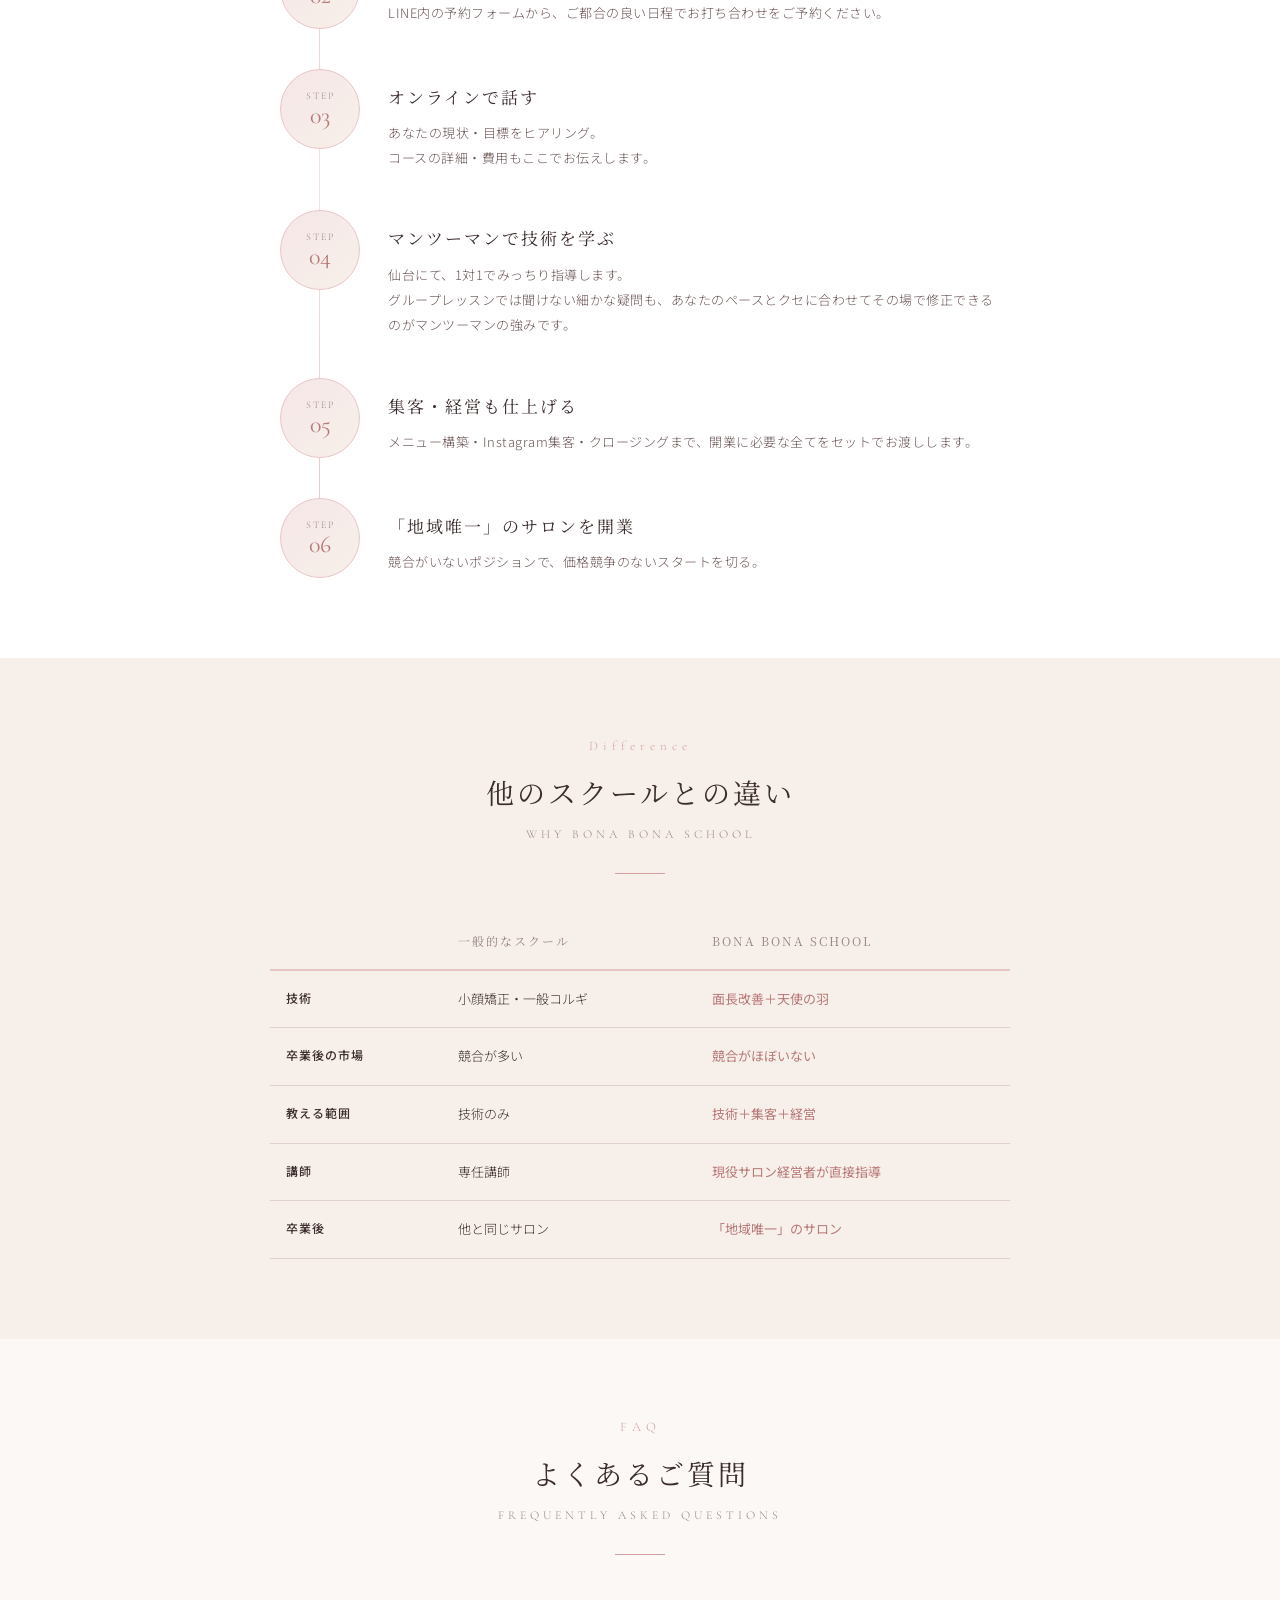
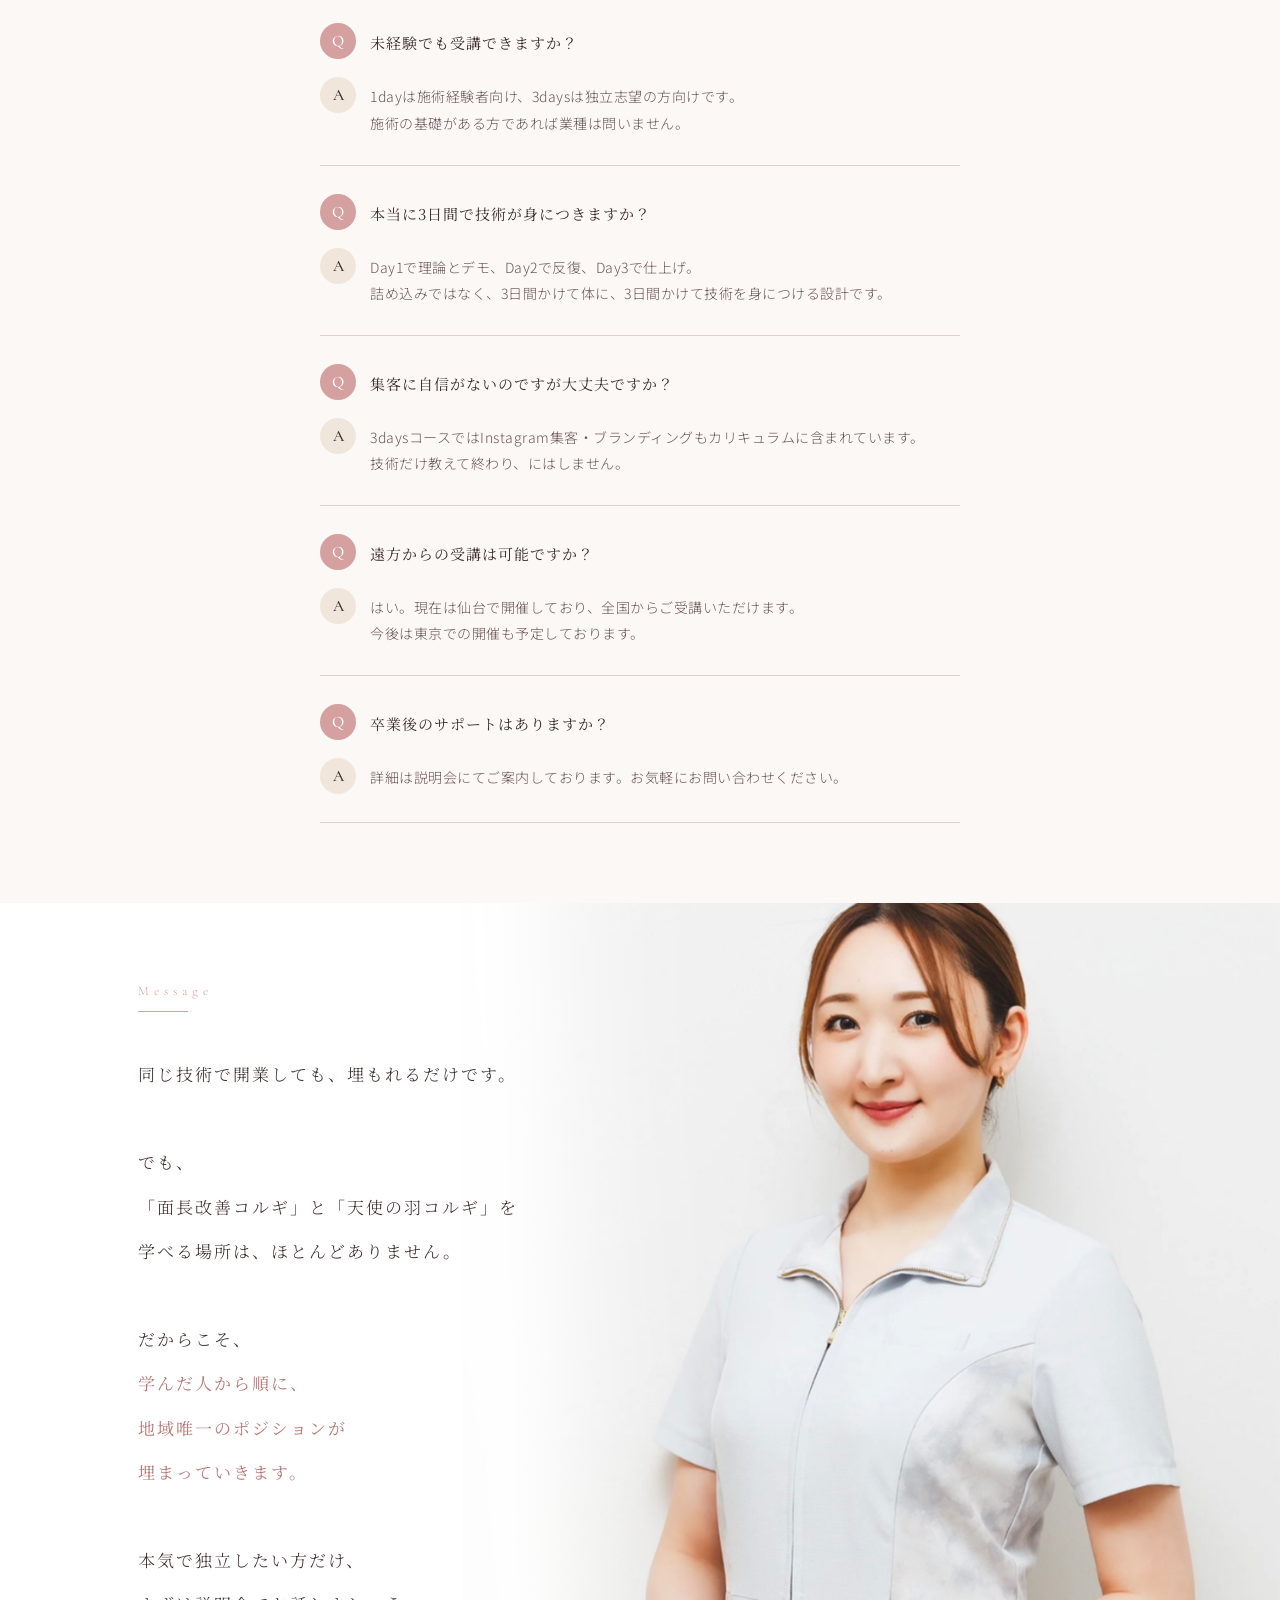
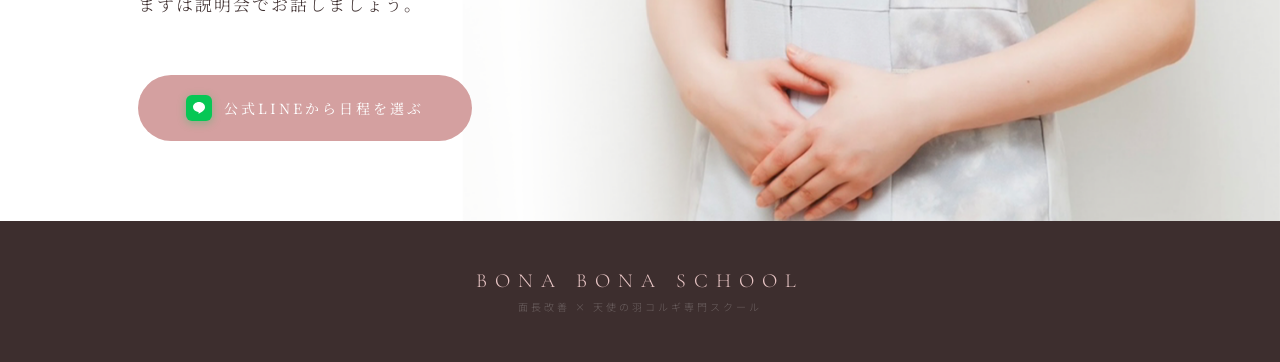
==== commit 43e736b9: "講師紹介セクションのテキスト更新 「原因差」の信念パートを追加、経歴文を修正  Co-Authored-By: Claude Opus 4.6 (1M context) <noreply@anthro" ====
--- a/index.html
+++ b/index.html
@@ -323,7 +323,8 @@
 <div class="ani d3">
 <p class="instructor-name">SHIORI</p>
 <p class="instructor-role">BONA BONA 代表 ／ 美容歴10年以上</p>
-<p class="instructor-bio">師匠と出会いコルギの世界へ。開業して仙台で唯一、面長改善に特化したコルギサロン『BONA BONA』を運営。</p>
+<p class="instructor-bio">師匠との出会いをきっかけにコルギの世界へ。仙台で唯一「面長改善」に特化したコルギサロン BONA BONAを開業・運営。</p>
+<p class="instructor-bio">「結果には個人差があります」<br>この言葉で済ませたくなかった。<br><br>結果に差が出るのは、個人差ではなく原因差。<br>原因を正しく見極められれば、結果は変わる。<br>その信念で、施術も指導もやっています。</p>
 <p class="instructor-bio">現役サロン経営者だからこそ教えられる、<br>技術と集客の"両方"をお伝えします。</p>
 <p class="instructor-quote">「もっと早く来ればよかった」<br>施術後にいちばん多くいただく言葉です。</p>
 </div>
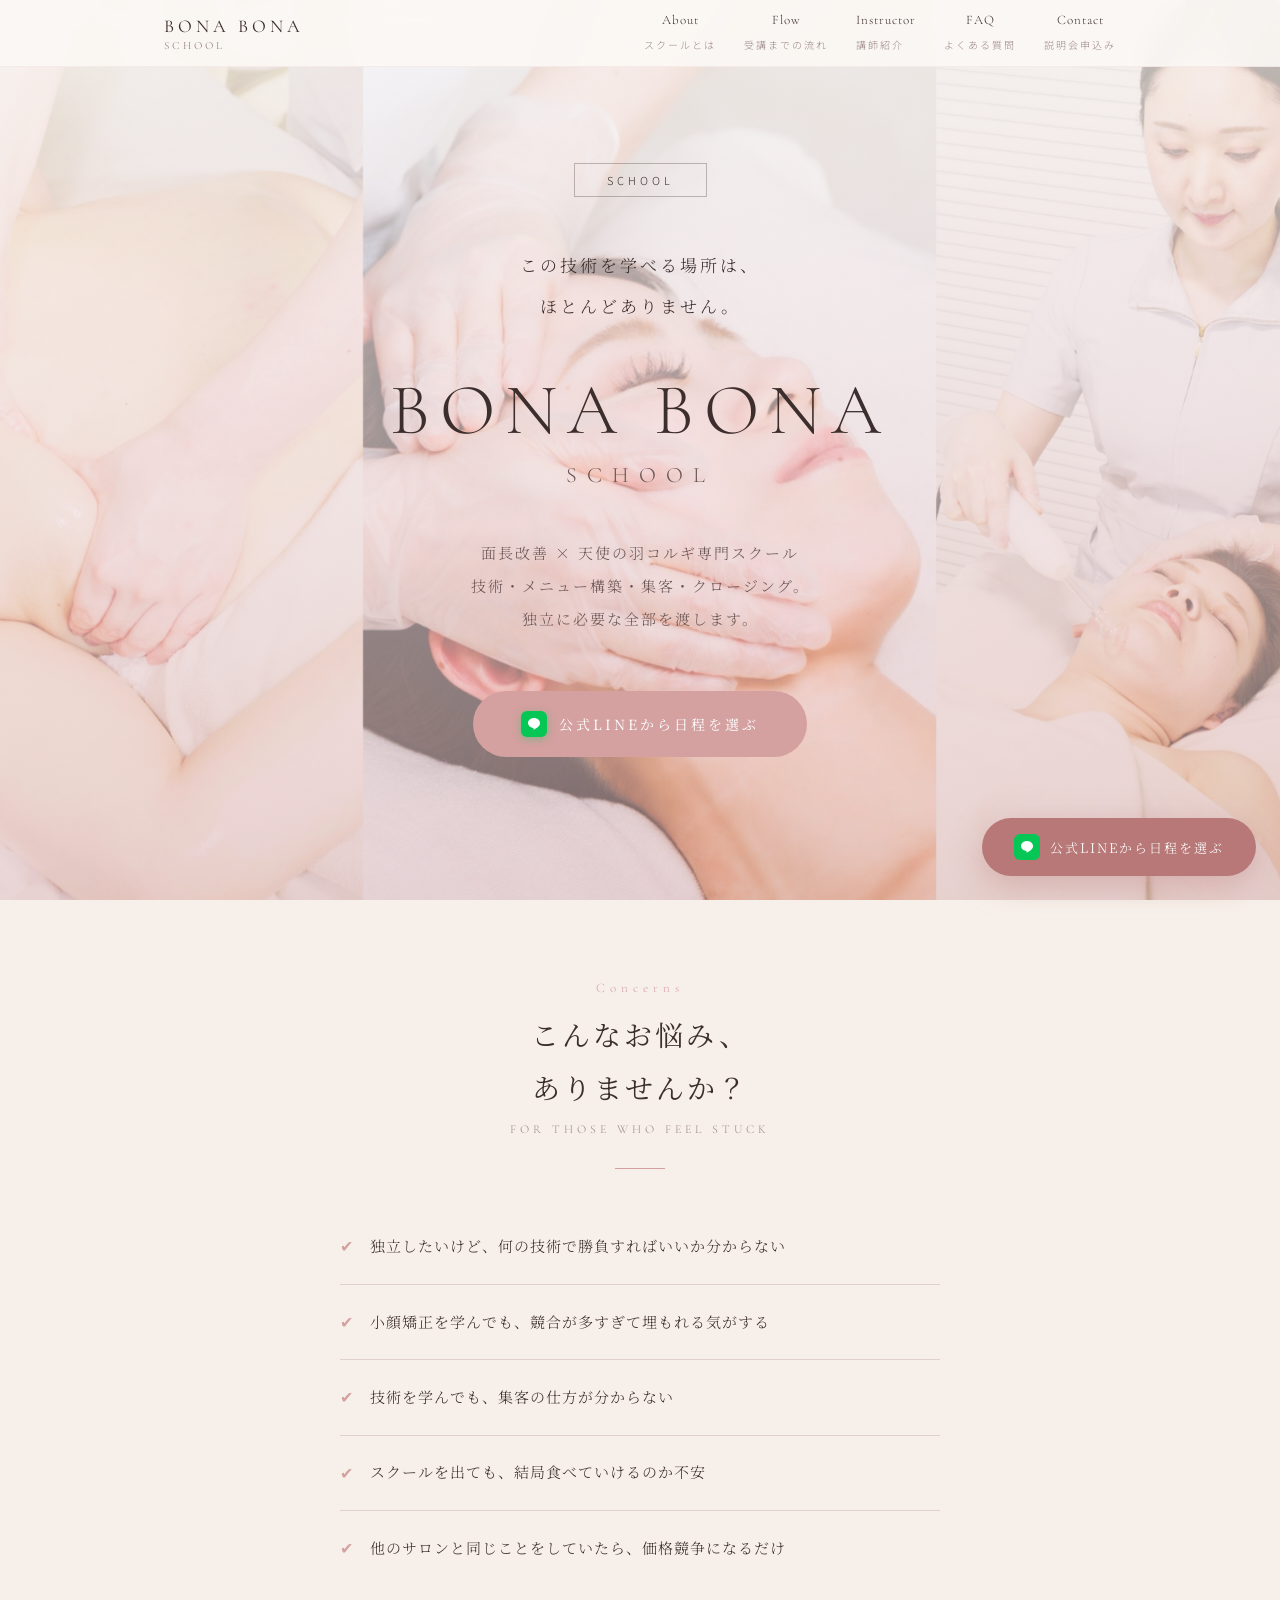
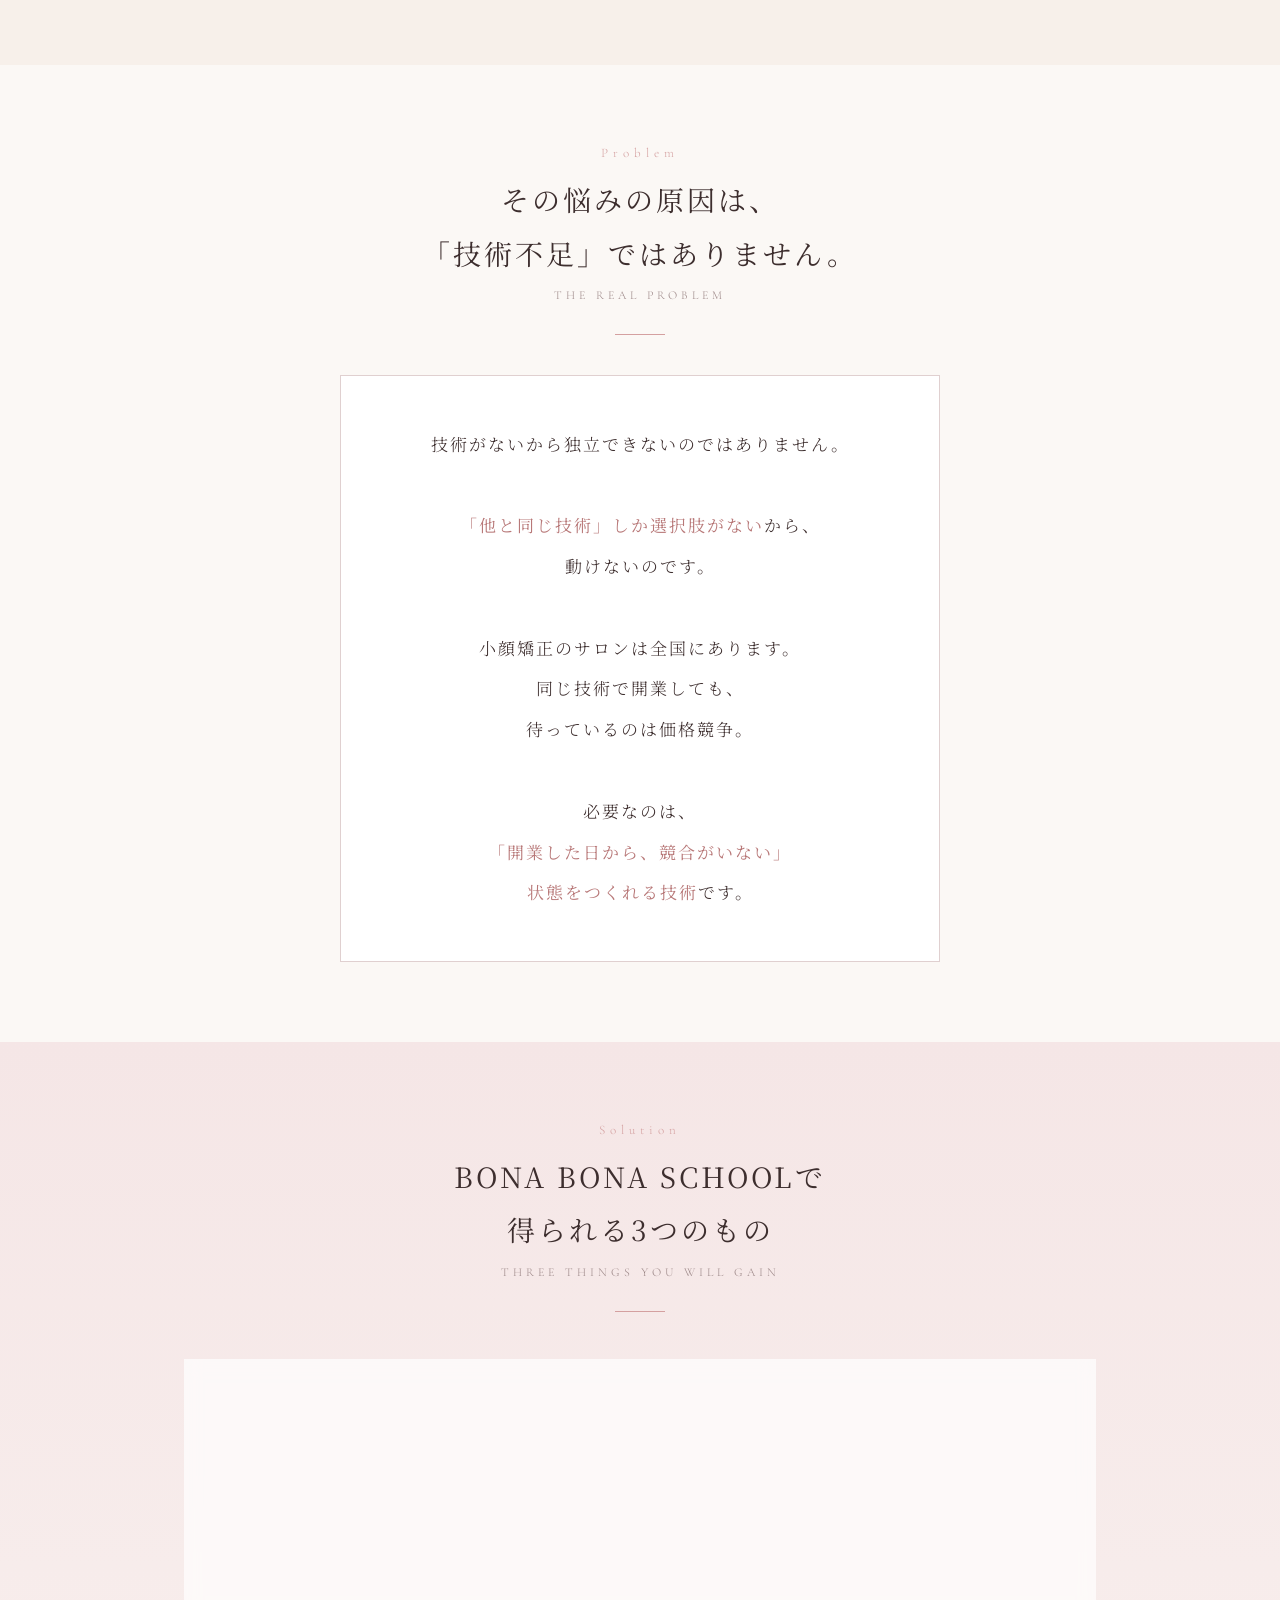
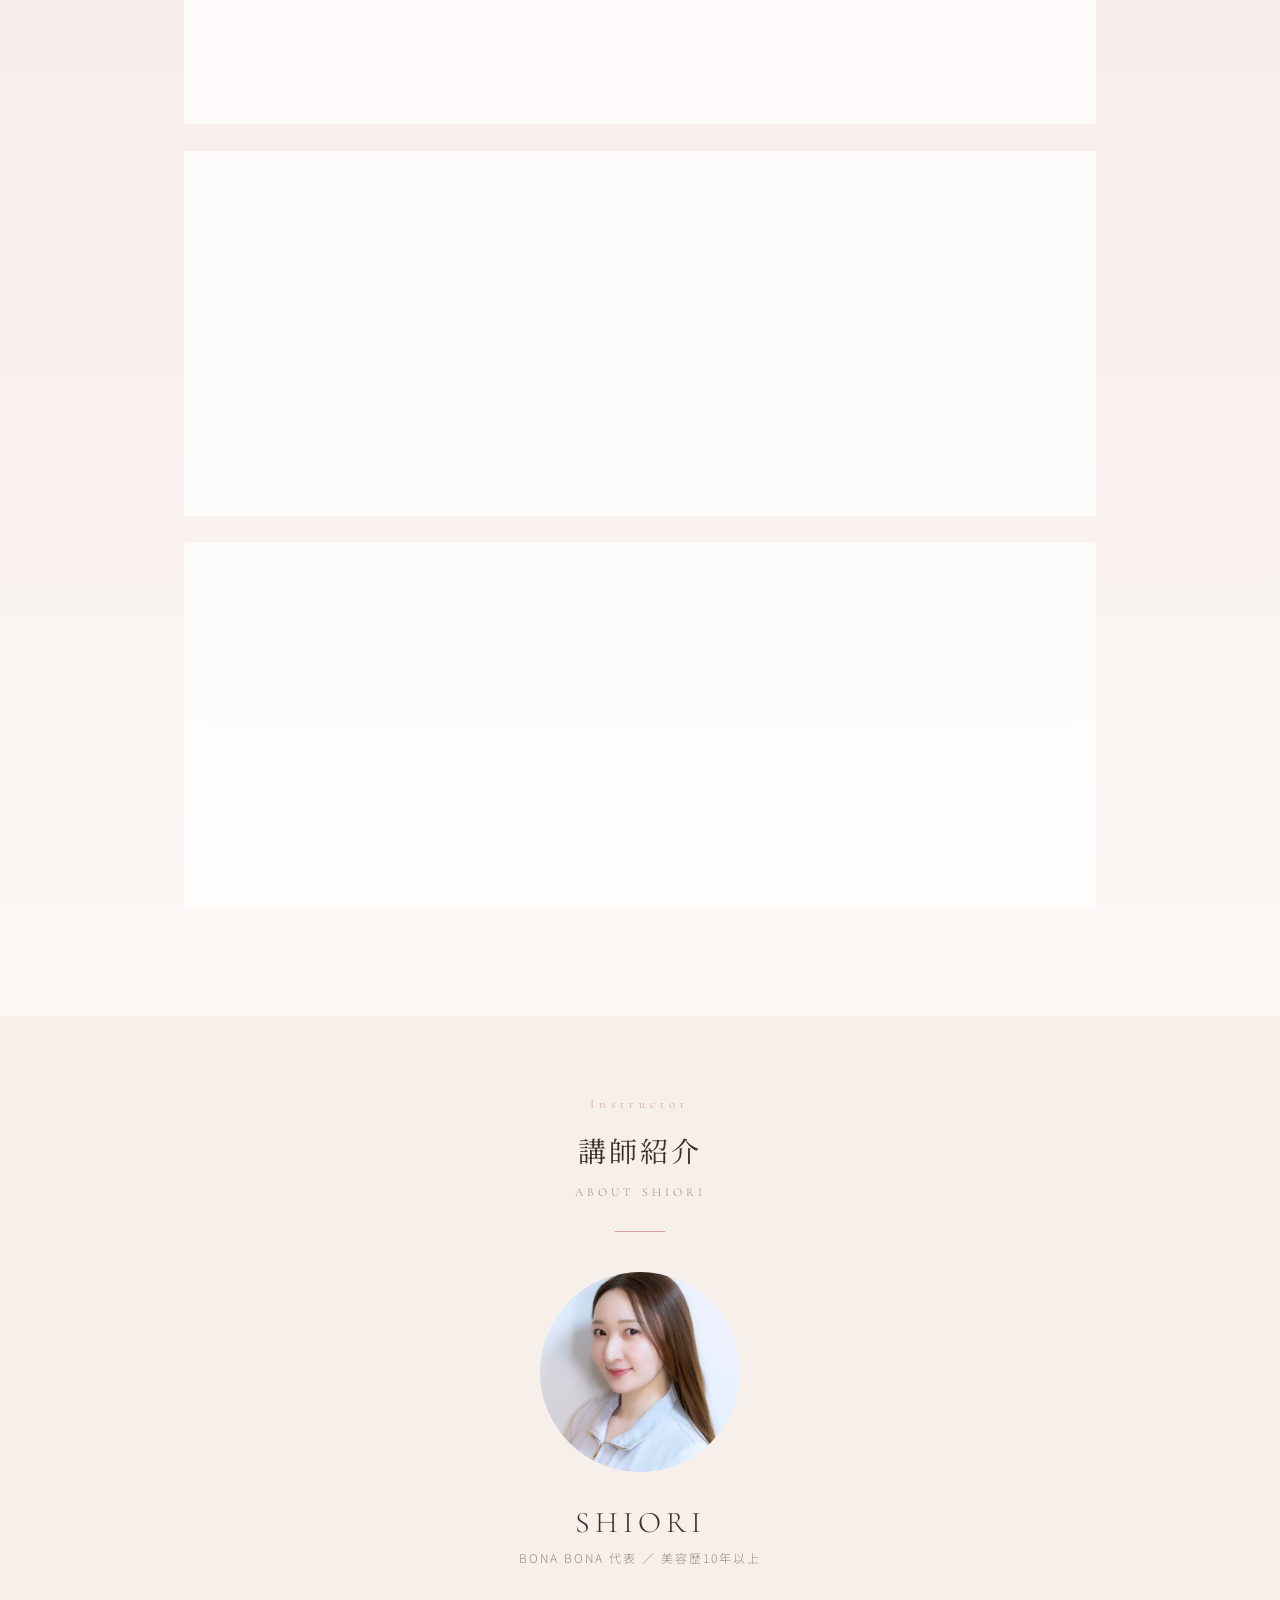
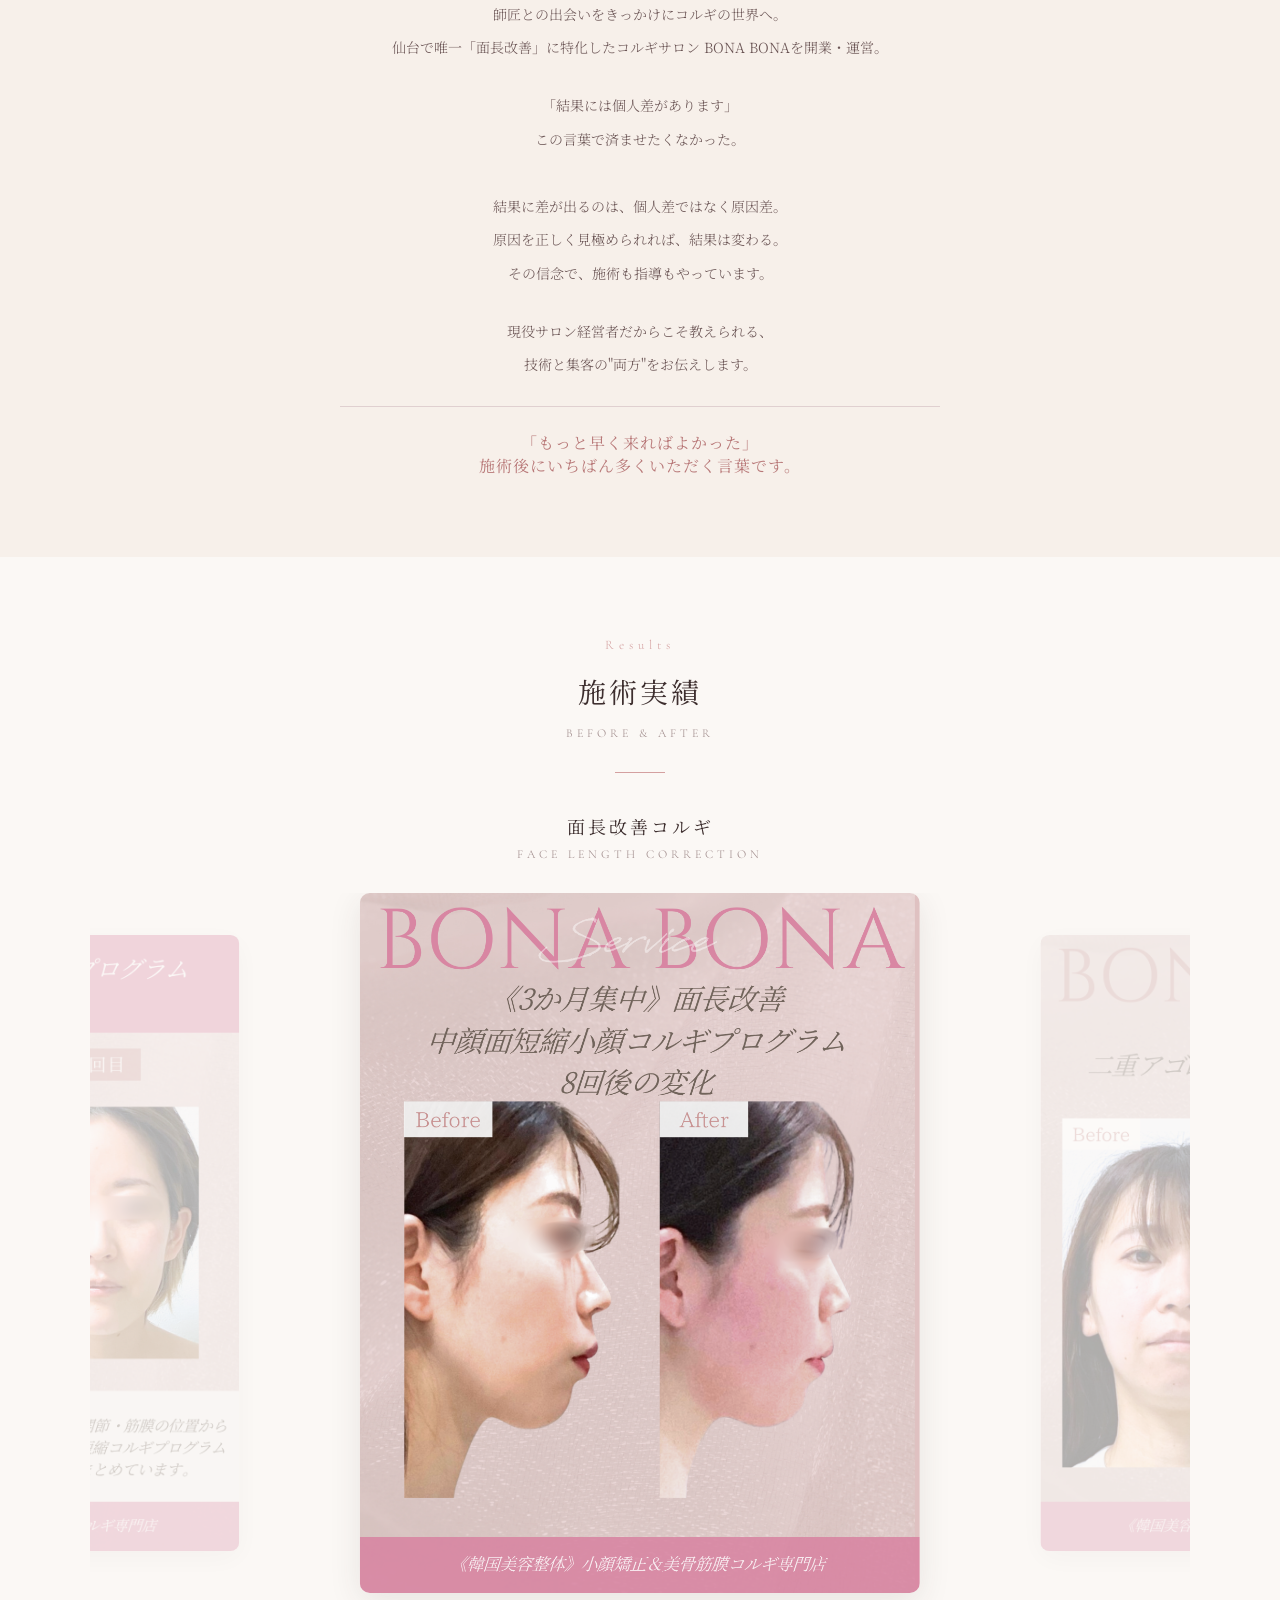
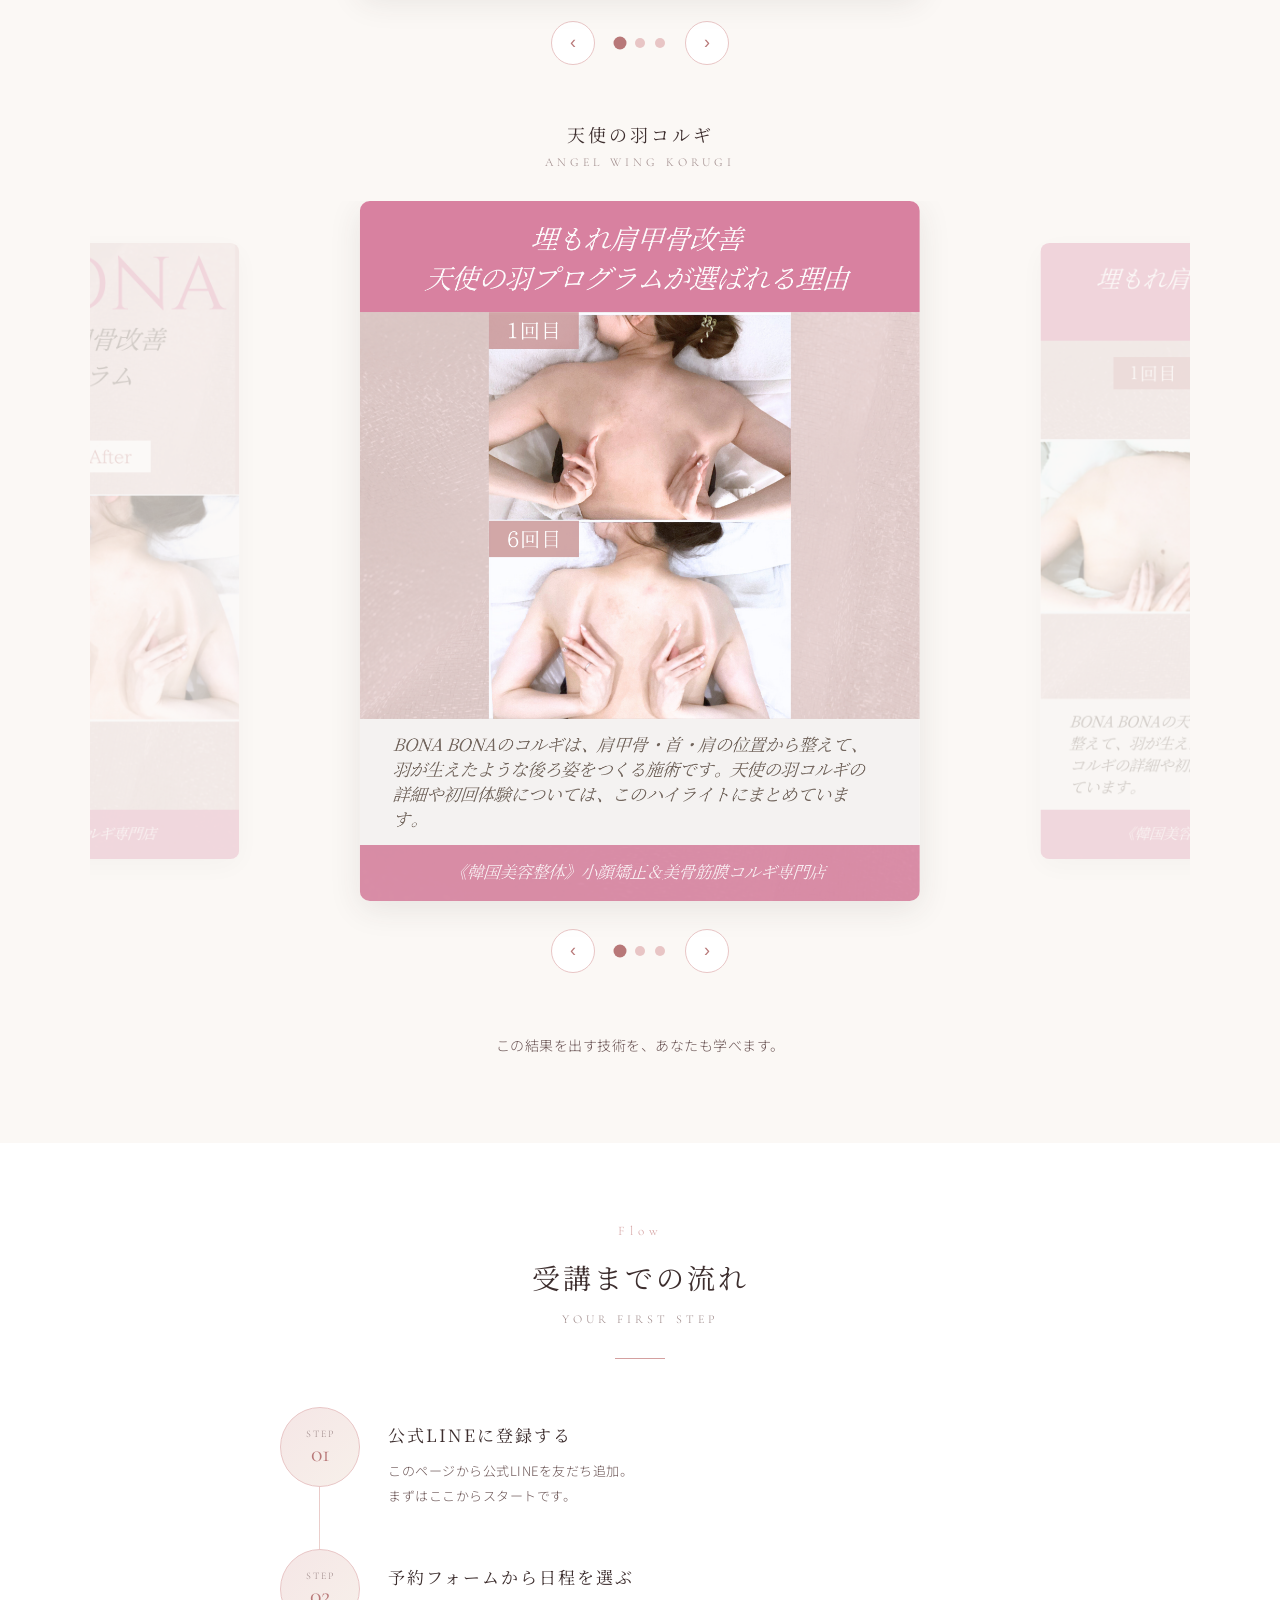
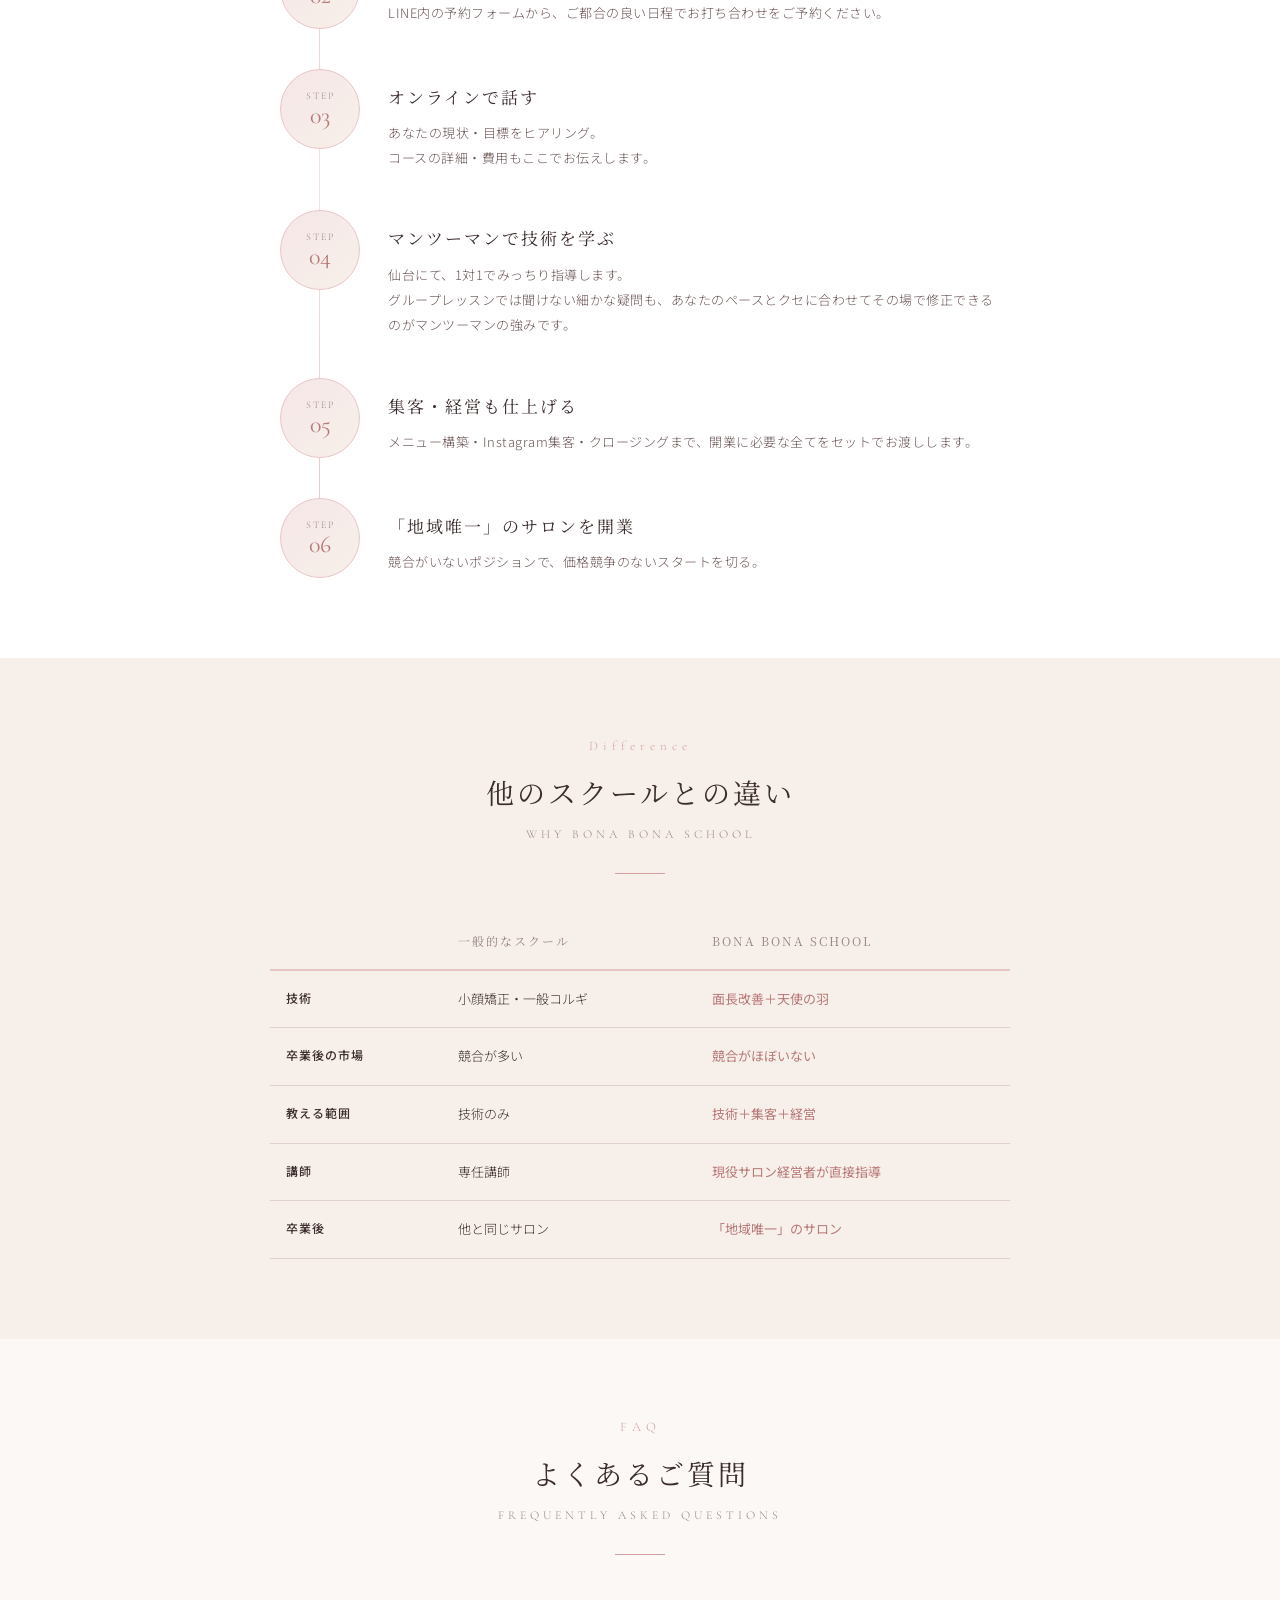
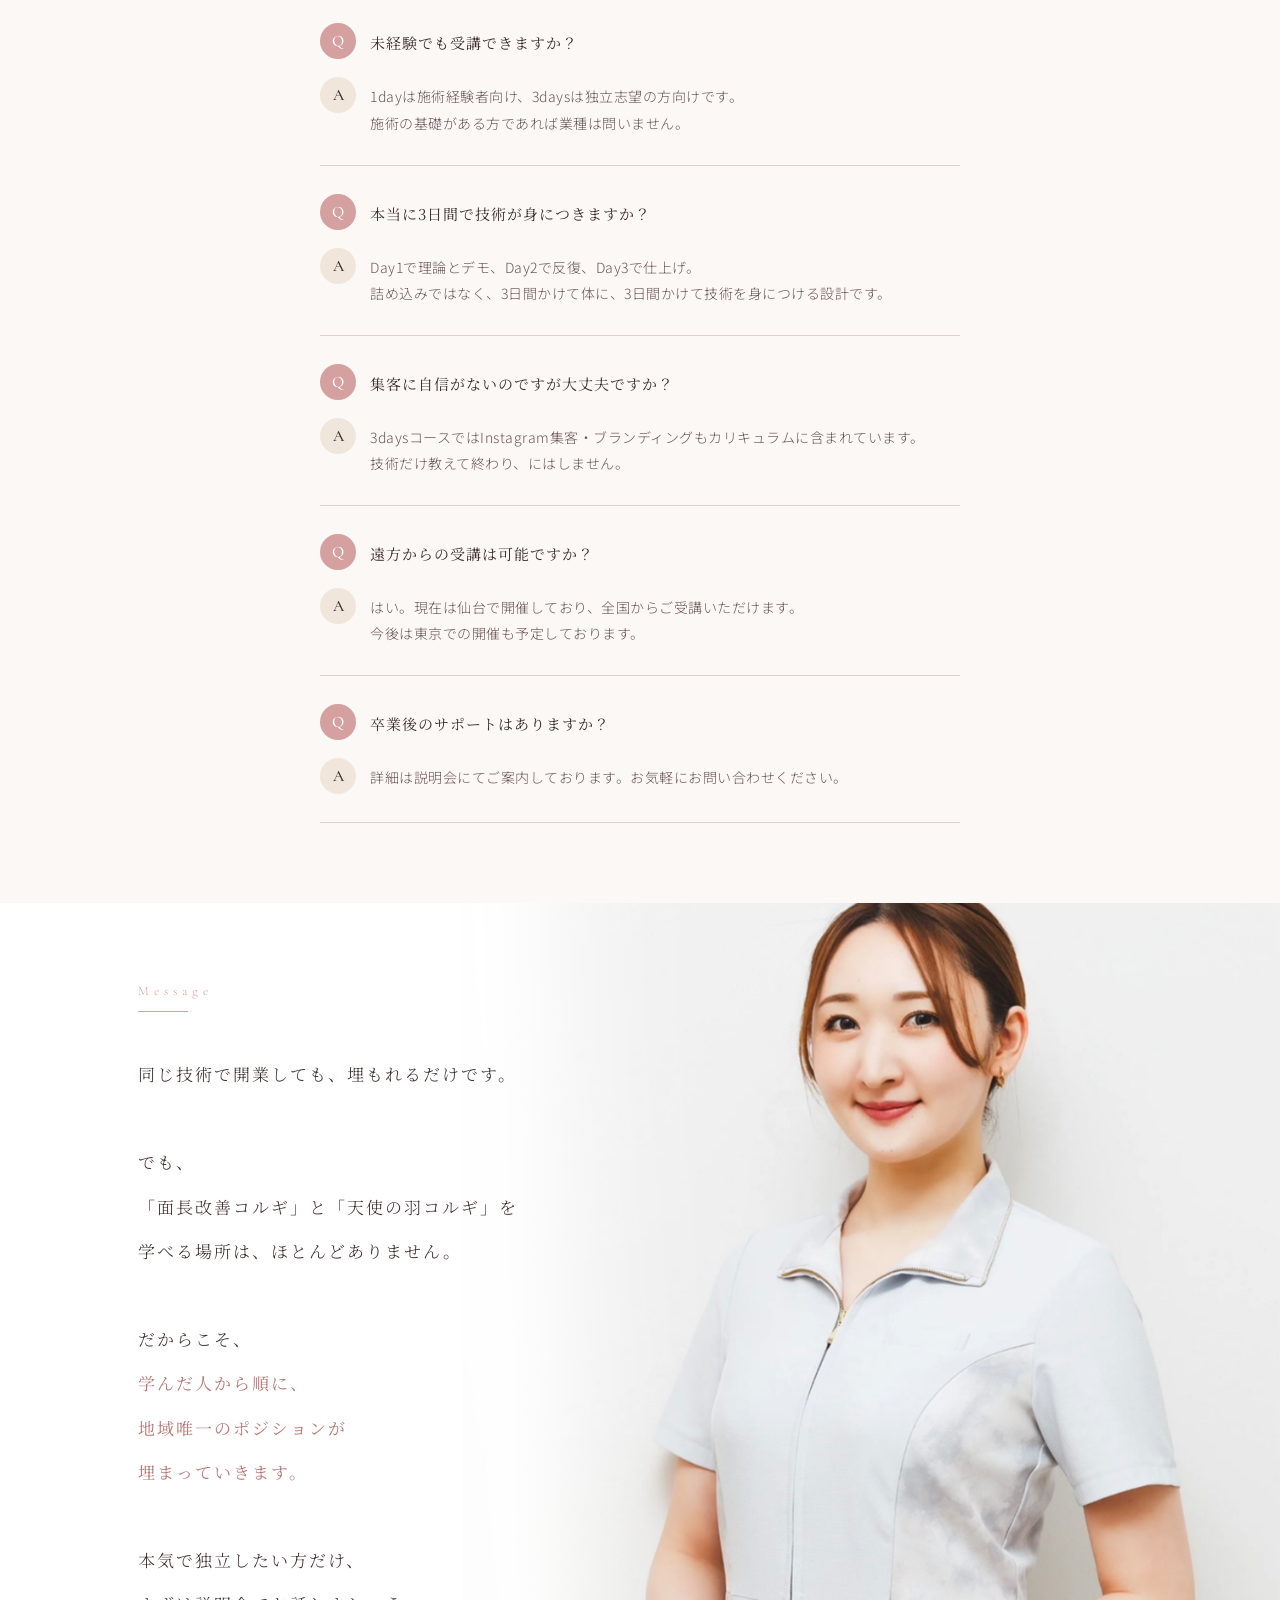
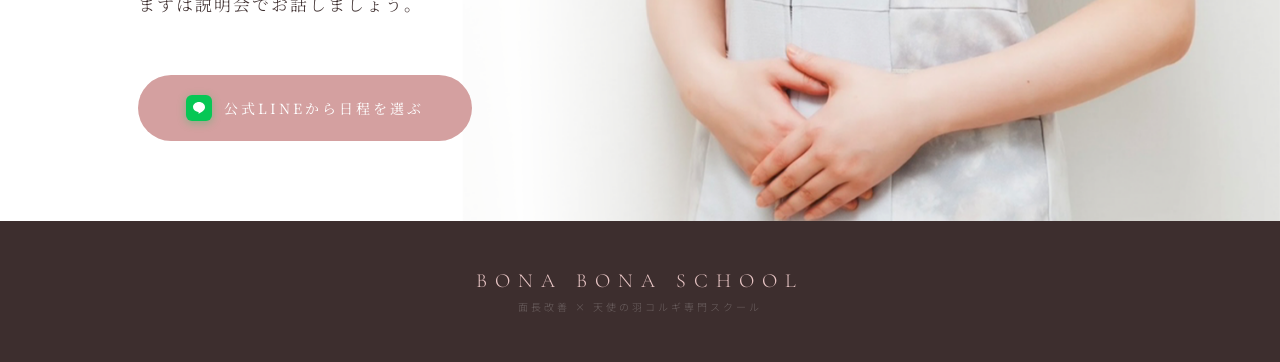
==== commit aa68961e: "講師紹介の経歴文に改行を追加 Co-Authored-By: Claude Opus 4.6 (1M context) <noreply@anthropic.com>" ====
--- a/index.html
+++ b/index.html
@@ -323,7 +323,7 @@
 <div class="ani d3">
 <p class="instructor-name">SHIORI</p>
 <p class="instructor-role">BONA BONA 代表 ／ 美容歴10年以上</p>
-<p class="instructor-bio">師匠との出会いをきっかけにコルギの世界へ。仙台で唯一「面長改善」に特化したコルギサロン BONA BONAを開業・運営。</p>
+<p class="instructor-bio">師匠との出会いをきっかけにコルギの世界へ。<br>仙台で唯一「面長改善」に特化したコルギサロン BONA BONAを開業・運営。</p>
 <p class="instructor-bio">「結果には個人差があります」<br>この言葉で済ませたくなかった。<br><br>結果に差が出るのは、個人差ではなく原因差。<br>原因を正しく見極められれば、結果は変わる。<br>その信念で、施術も指導もやっています。</p>
 <p class="instructor-bio">現役サロン経営者だからこそ教えられる、<br>技術と集客の"両方"をお伝えします。</p>
 <p class="instructor-quote">「もっと早く来ればよかった」<br>施術後にいちばん多くいただく言葉です。</p>
